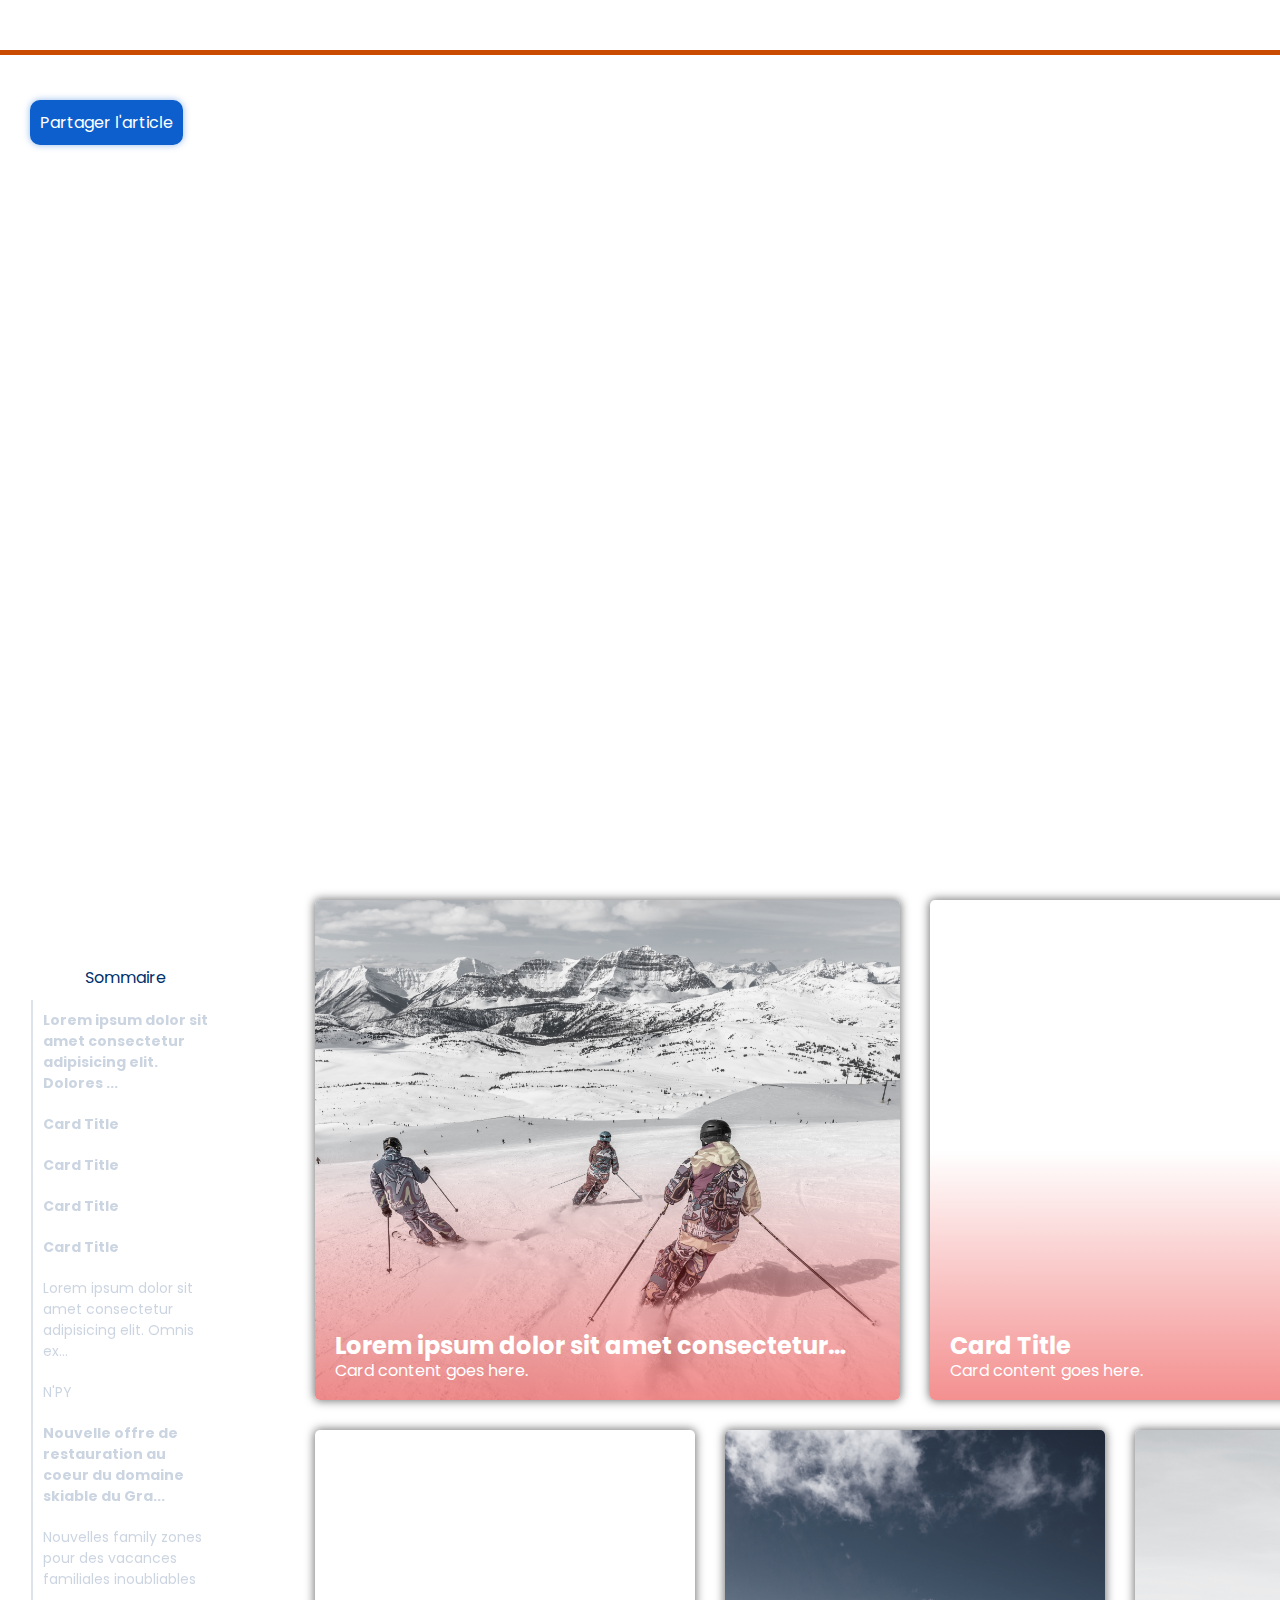
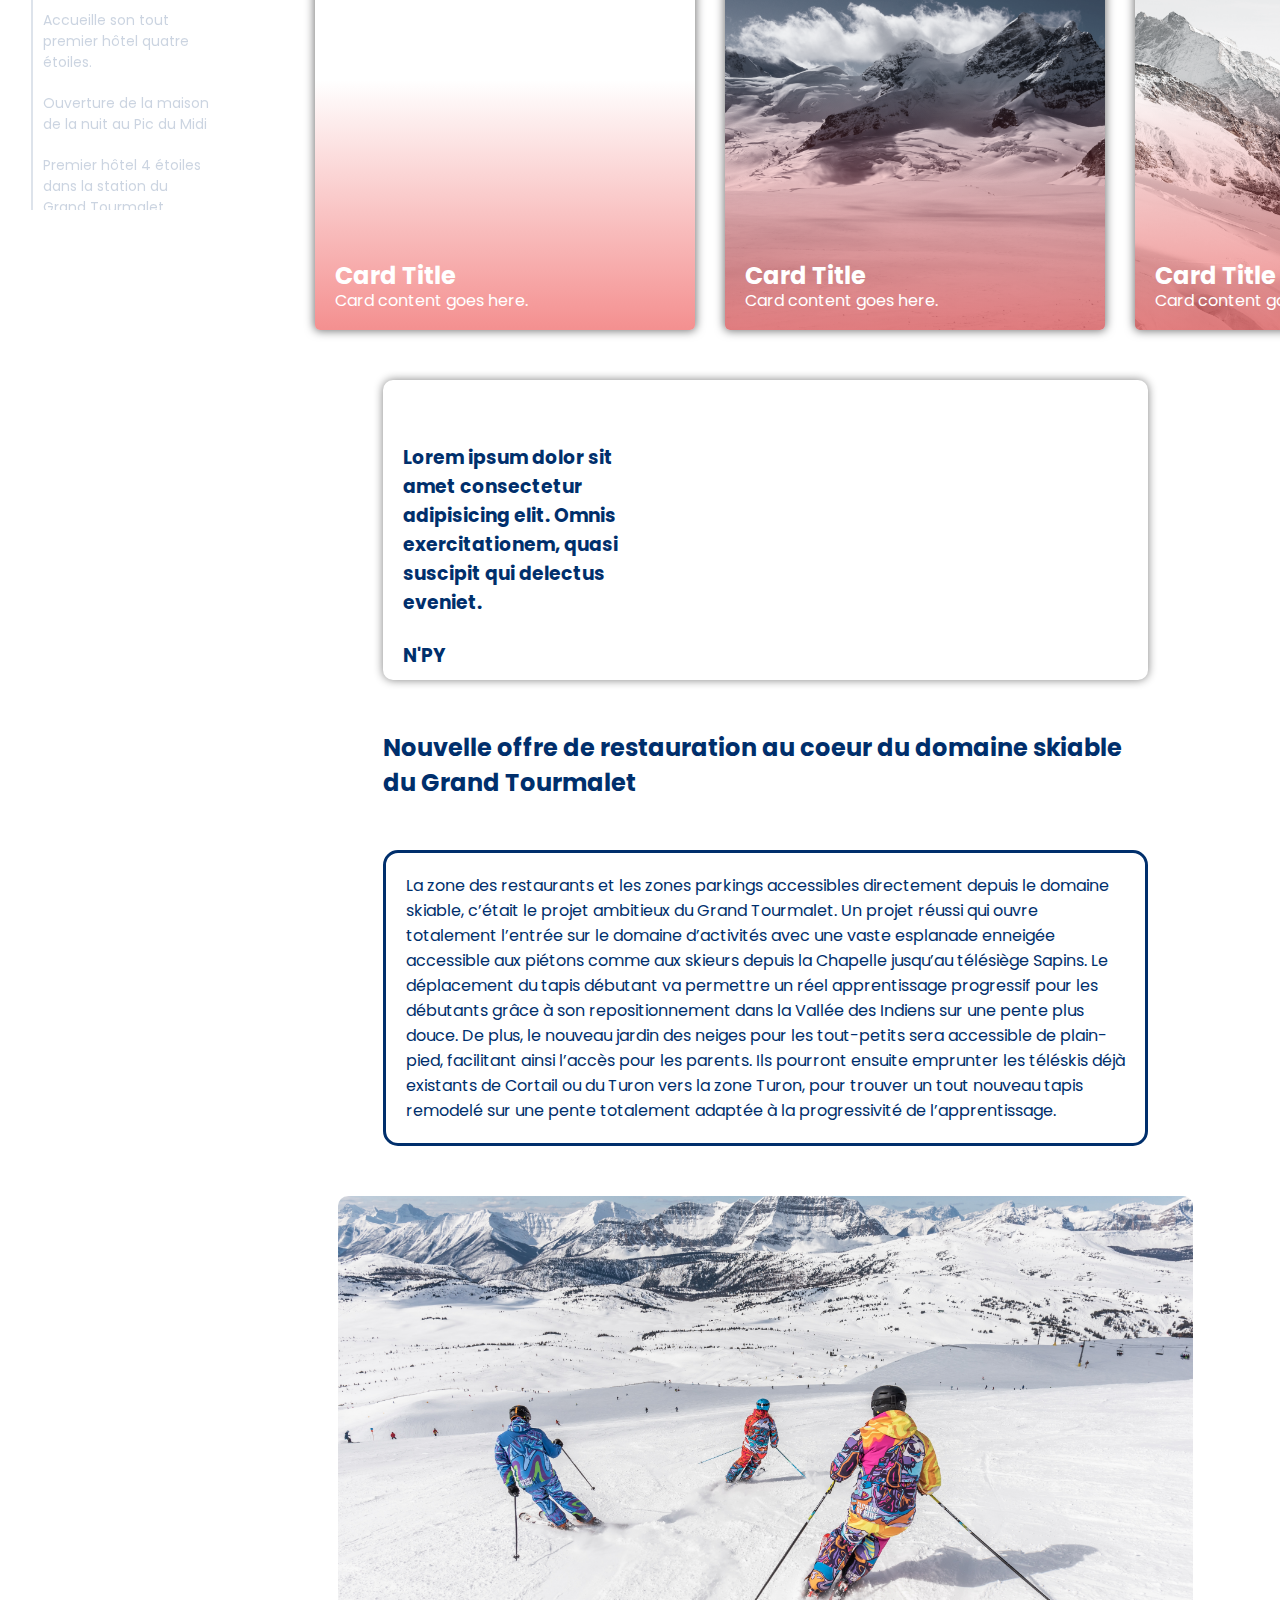
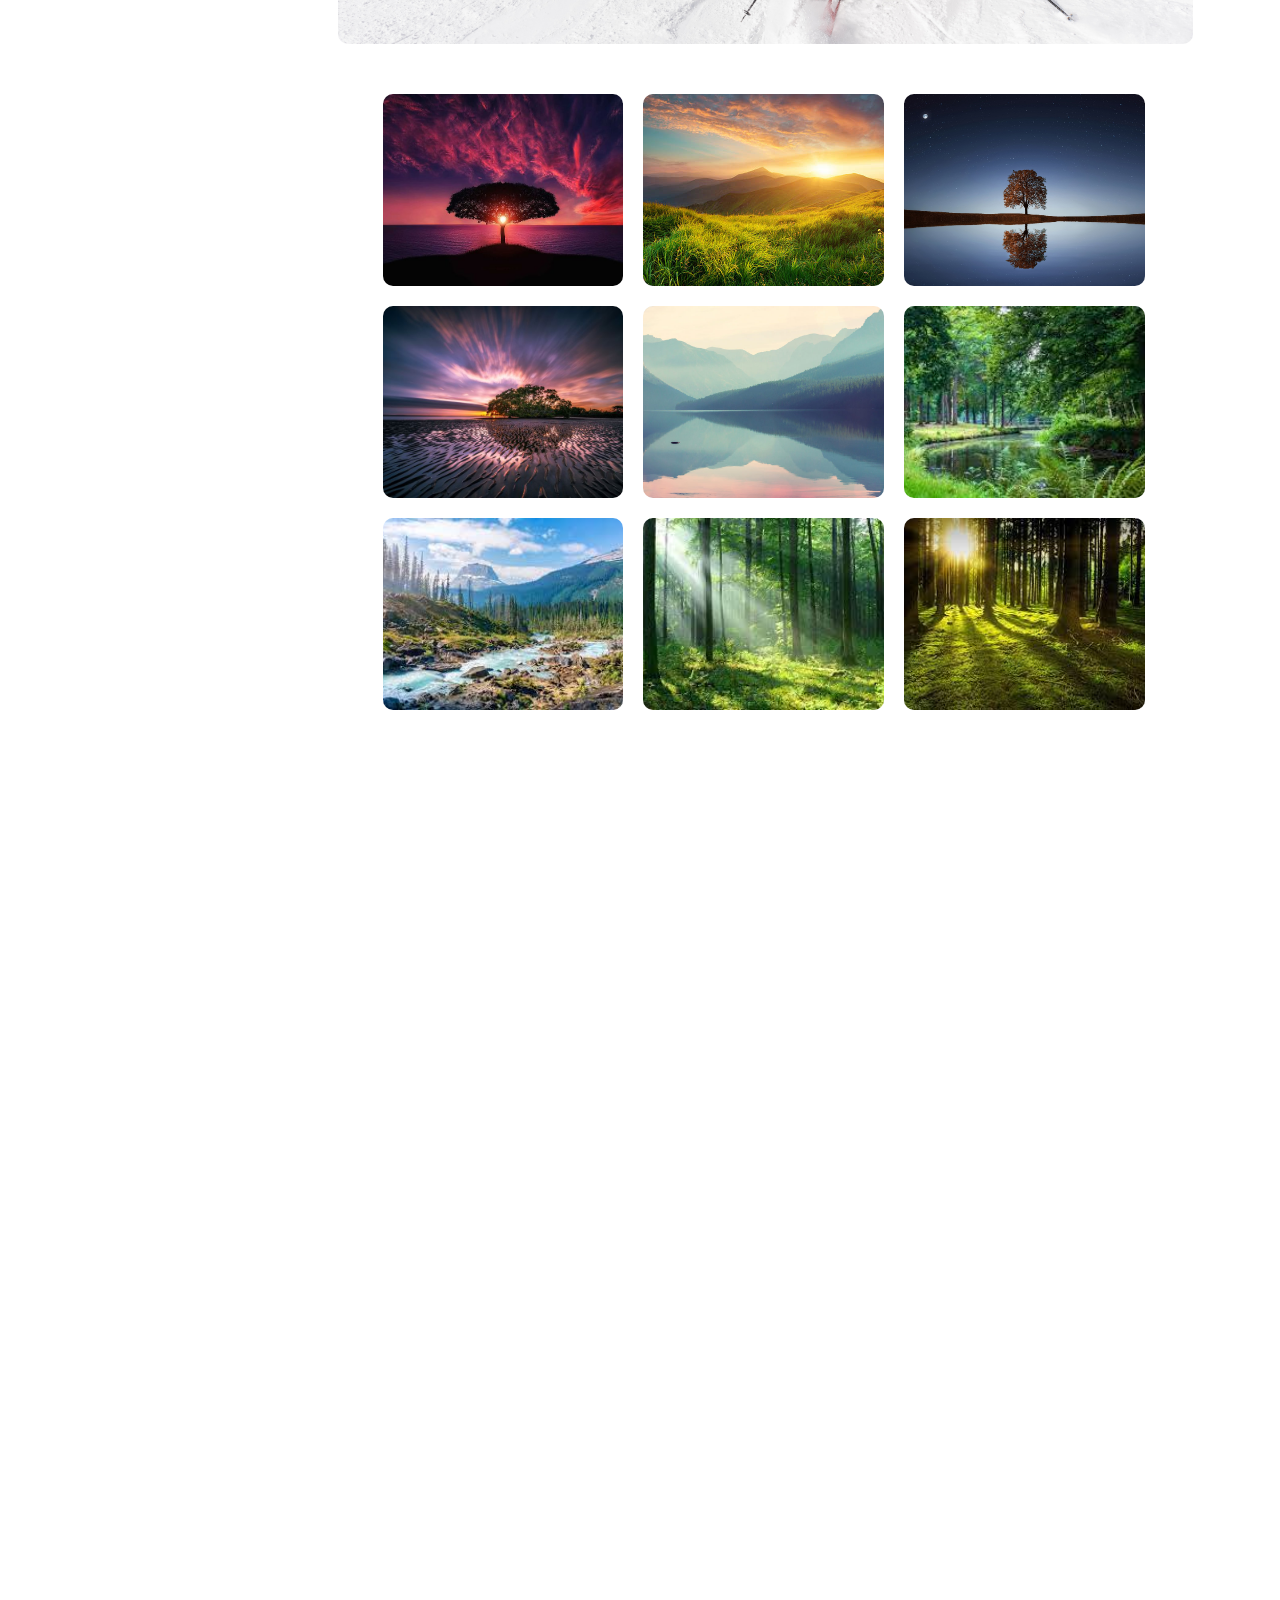
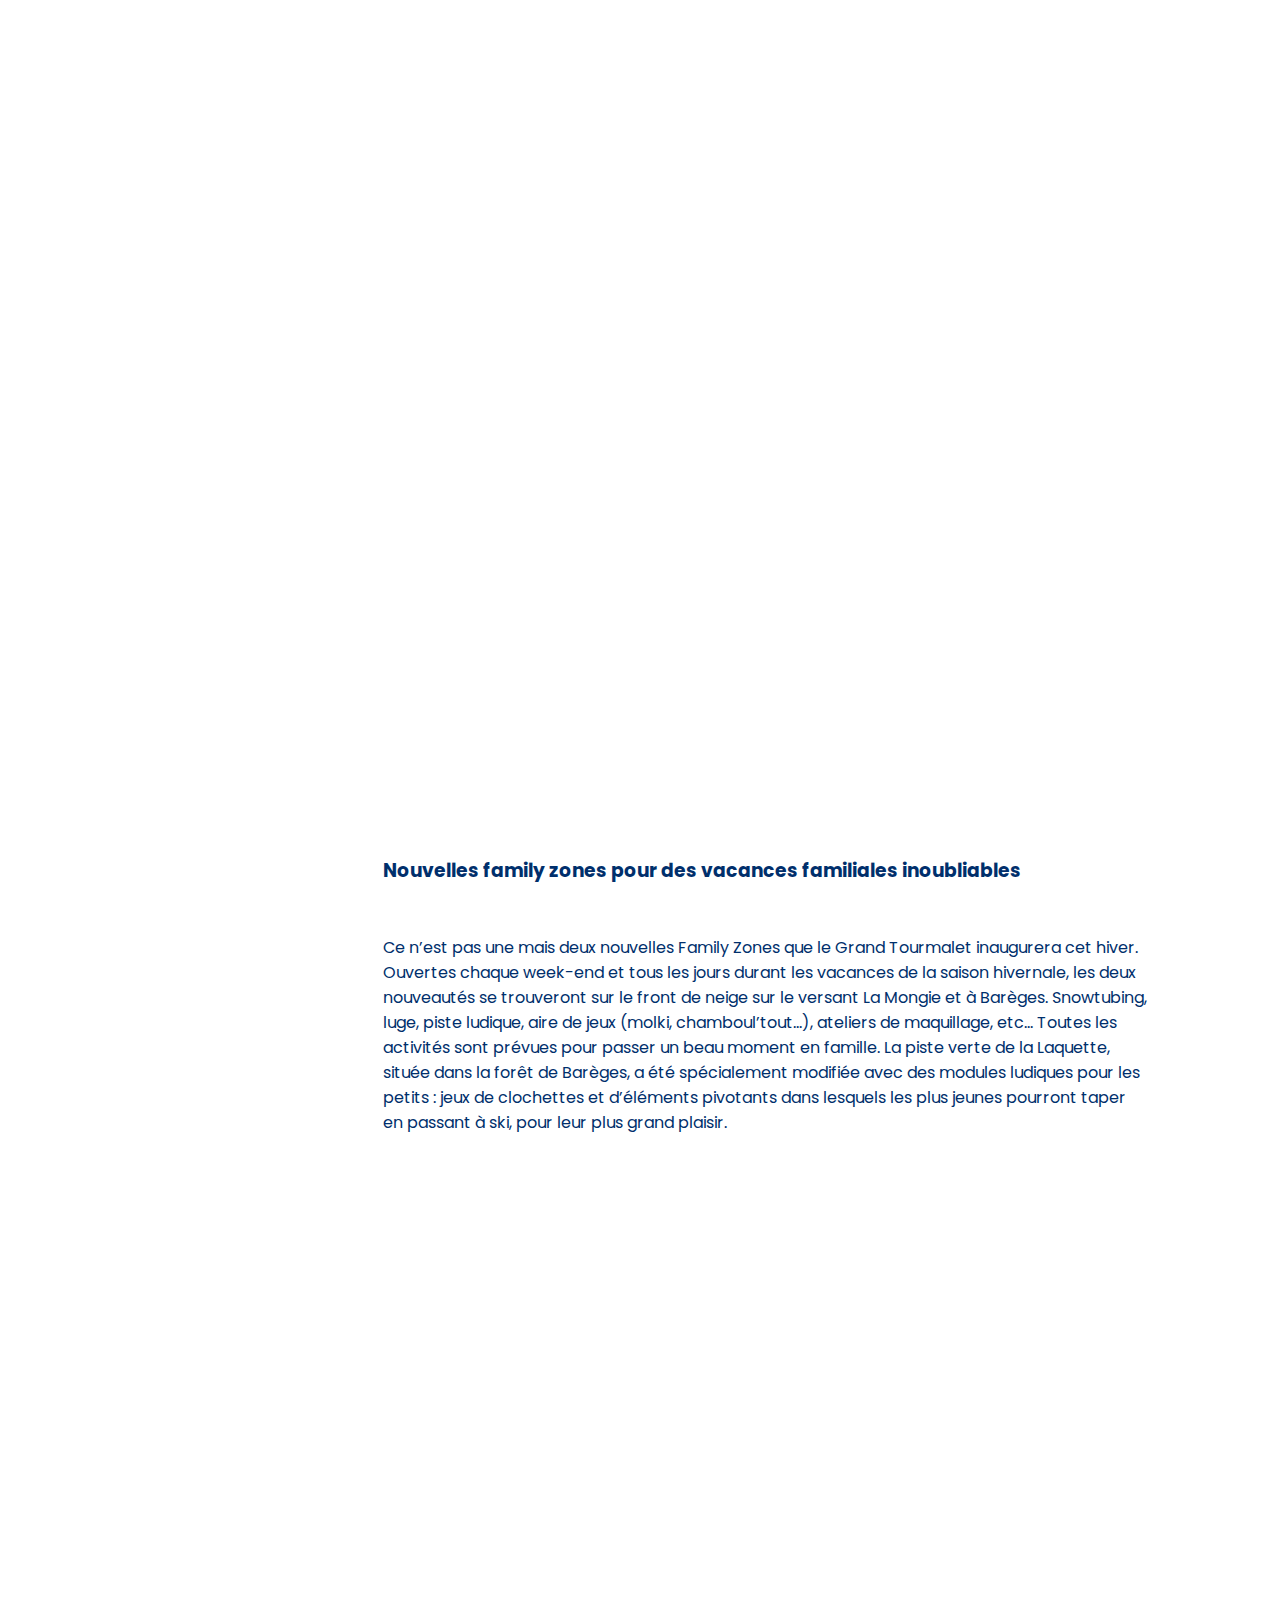
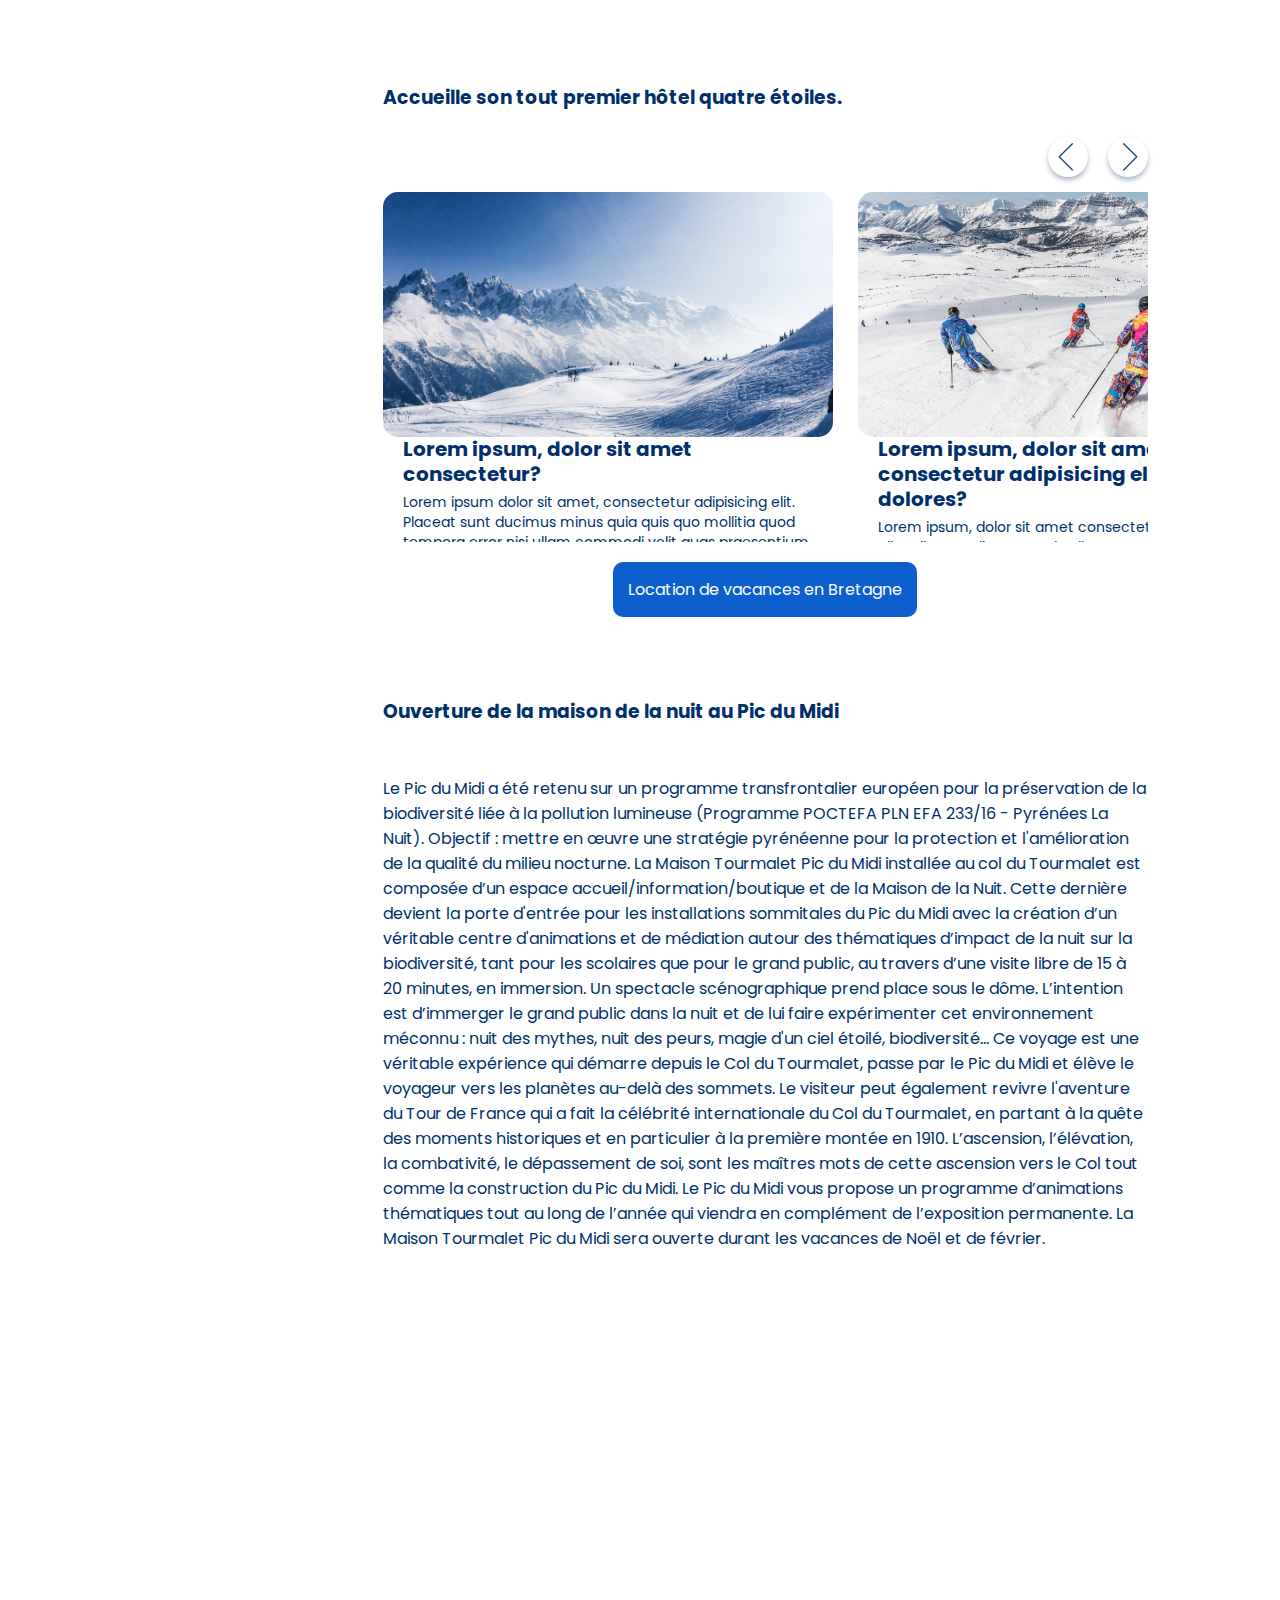
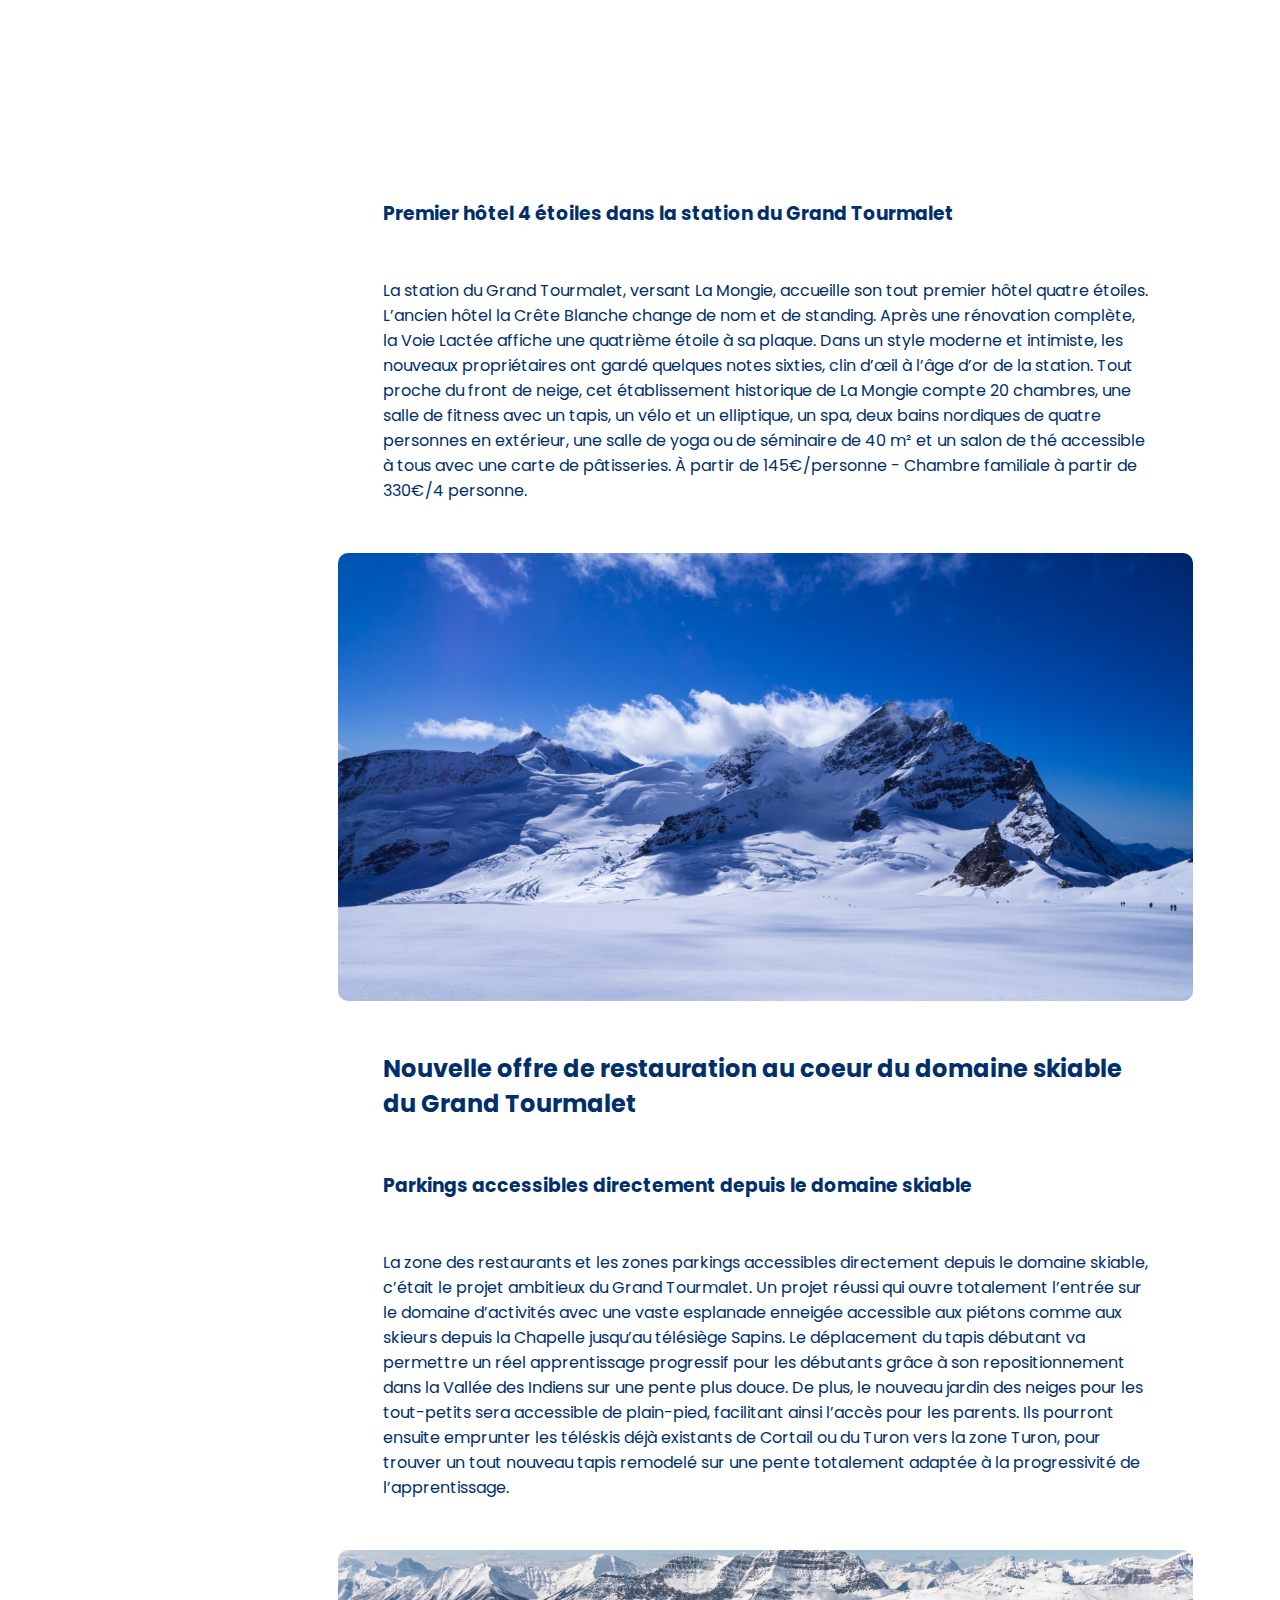
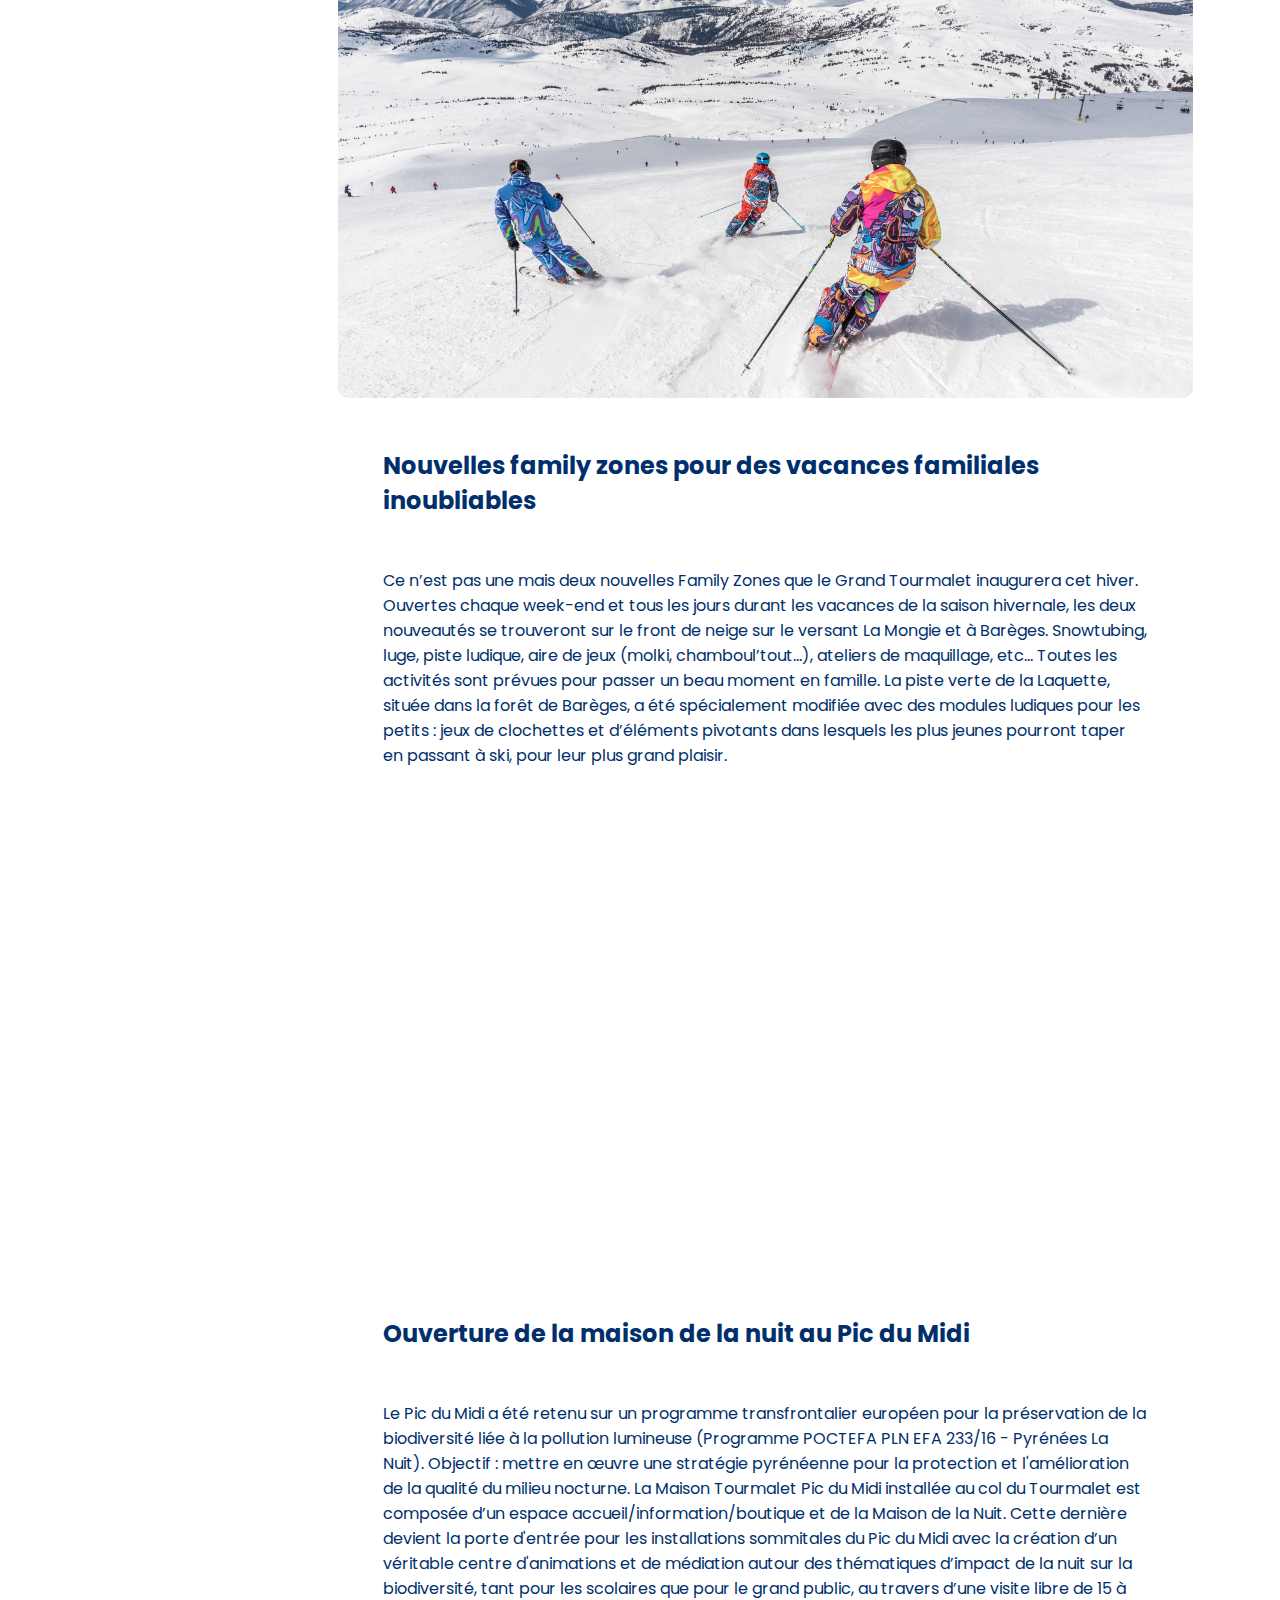
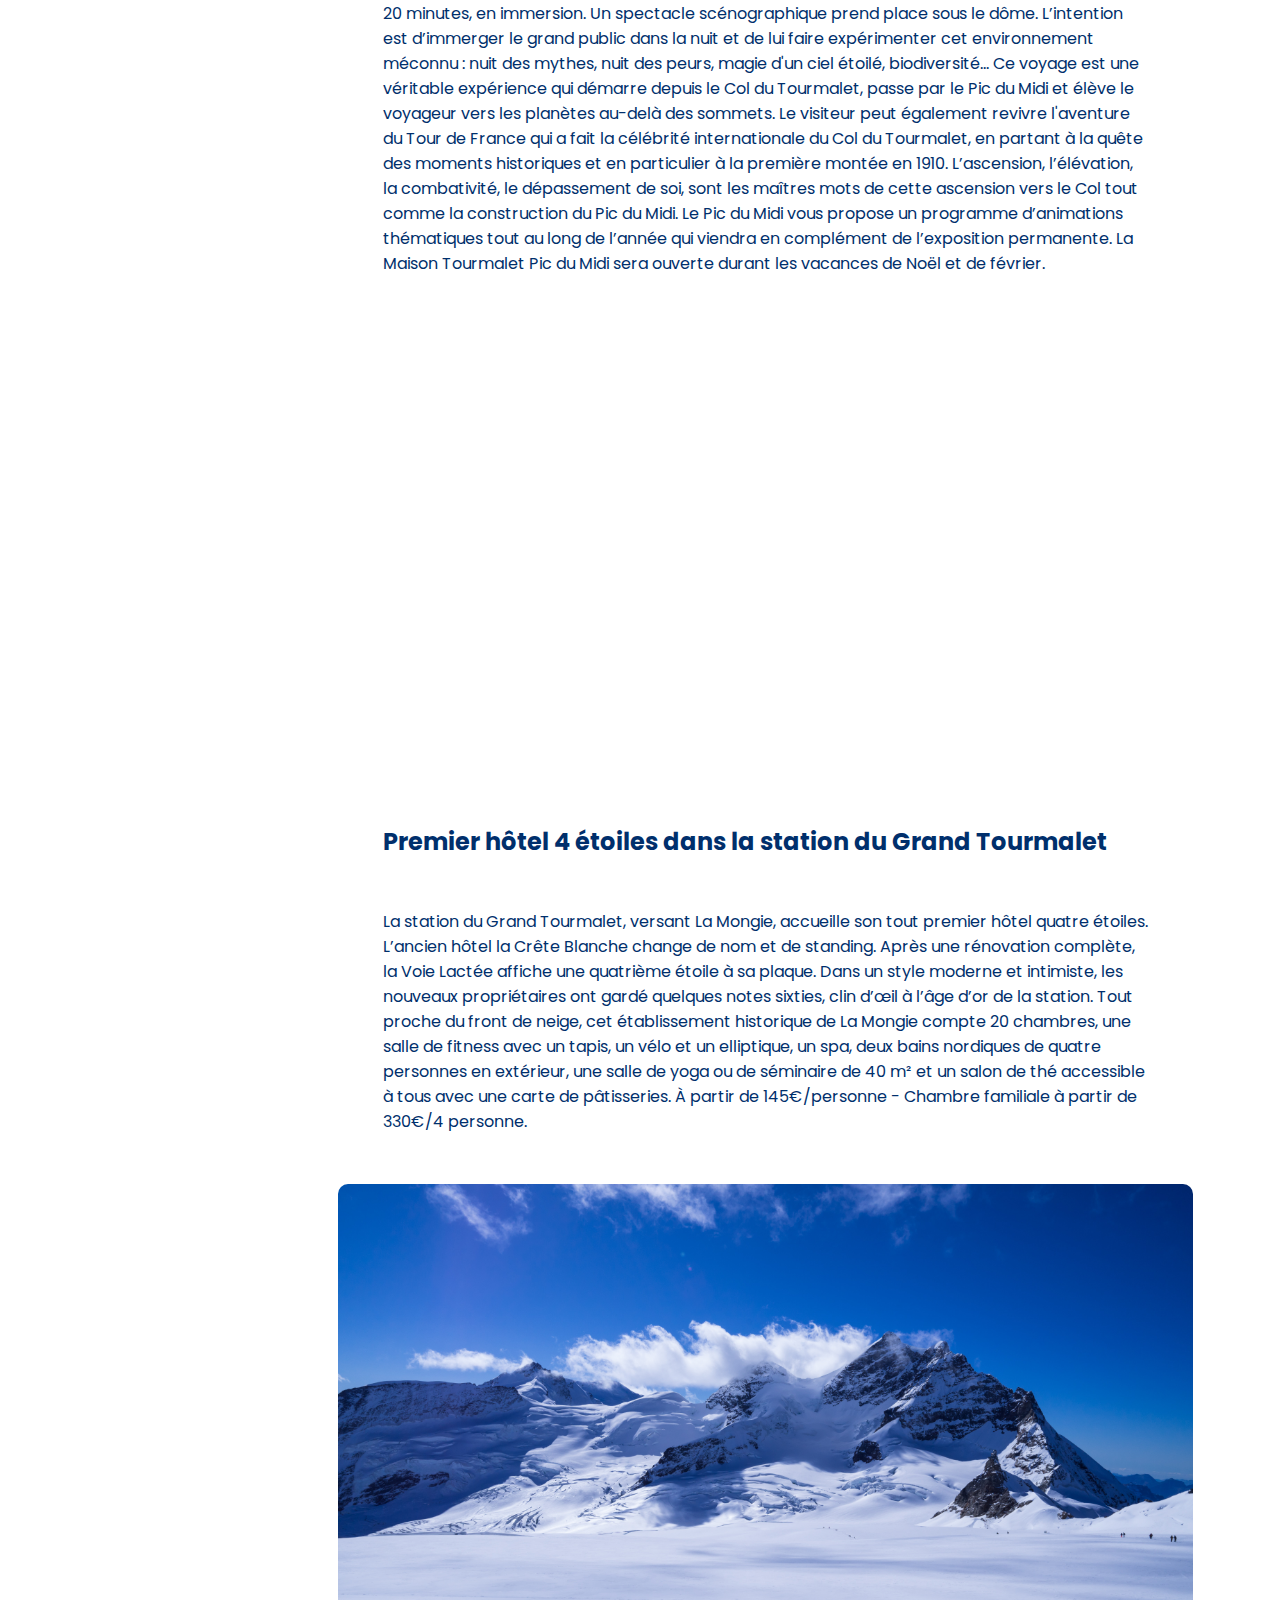
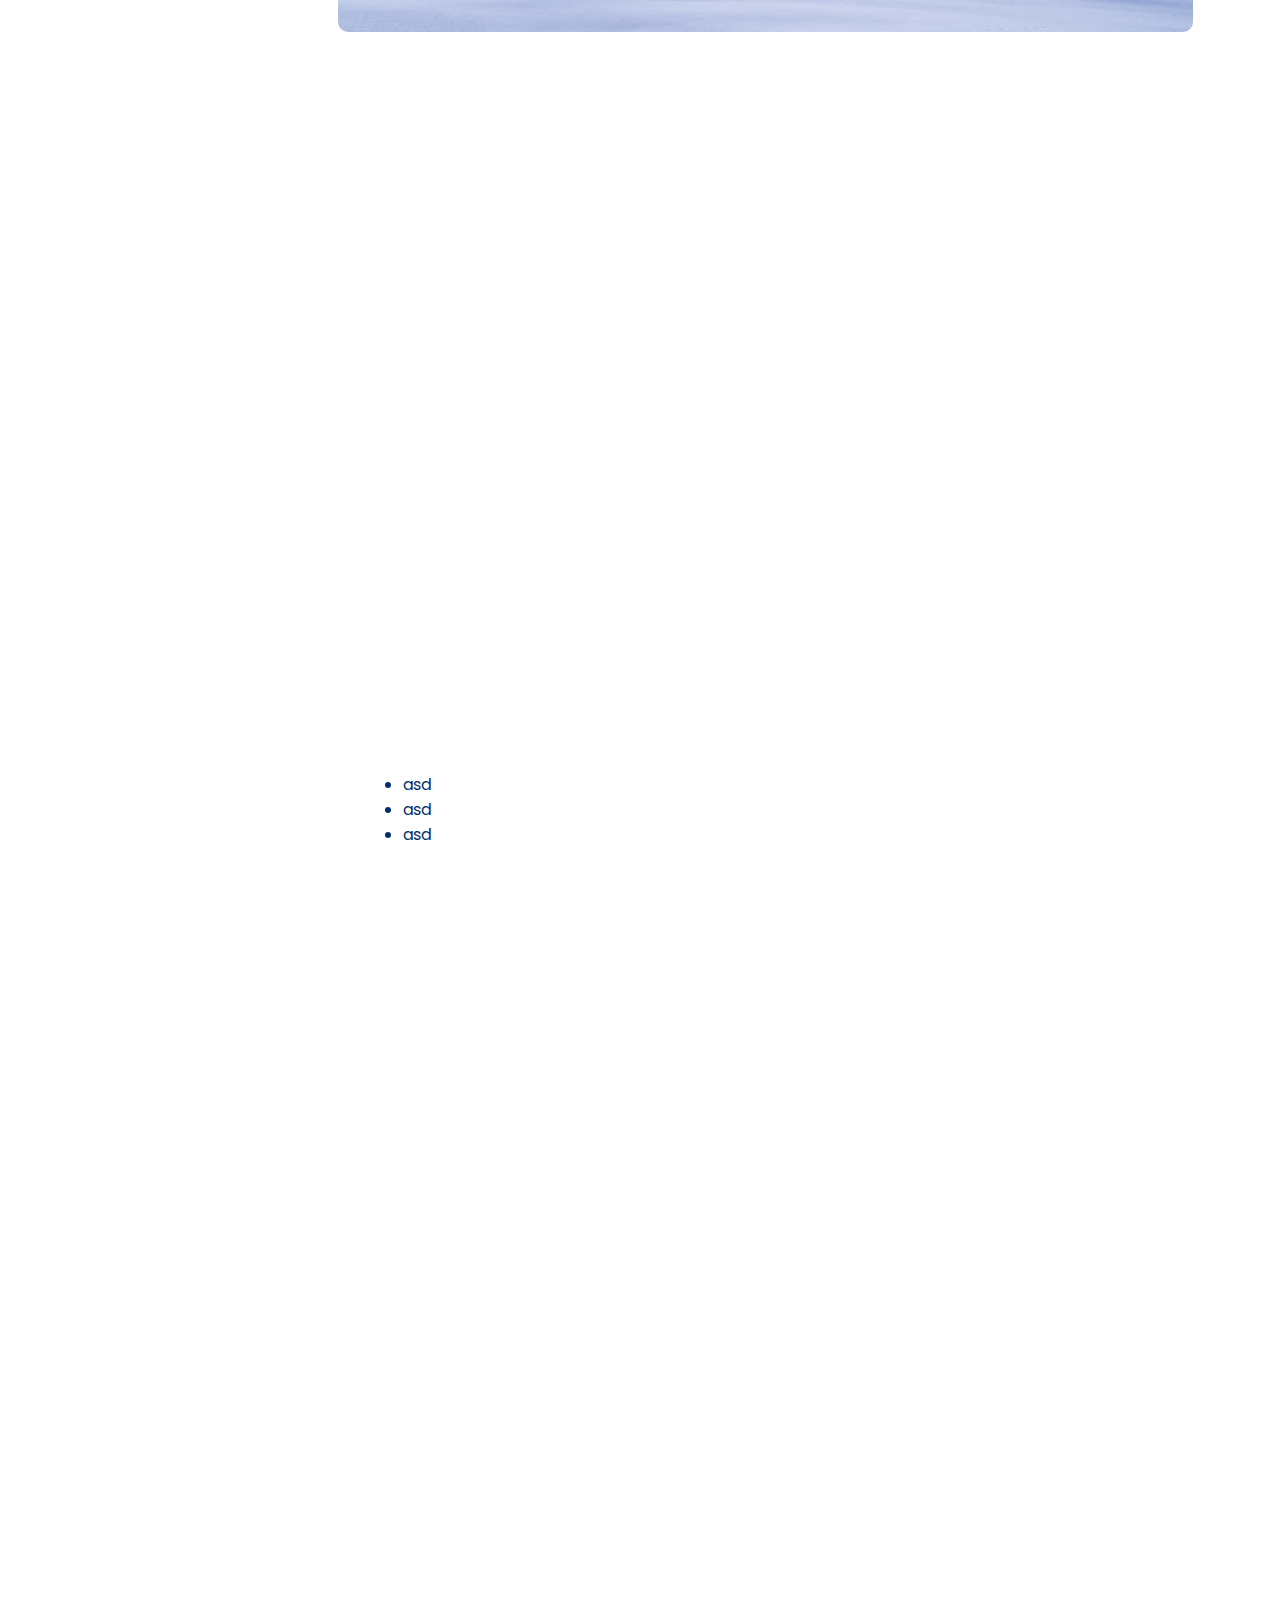
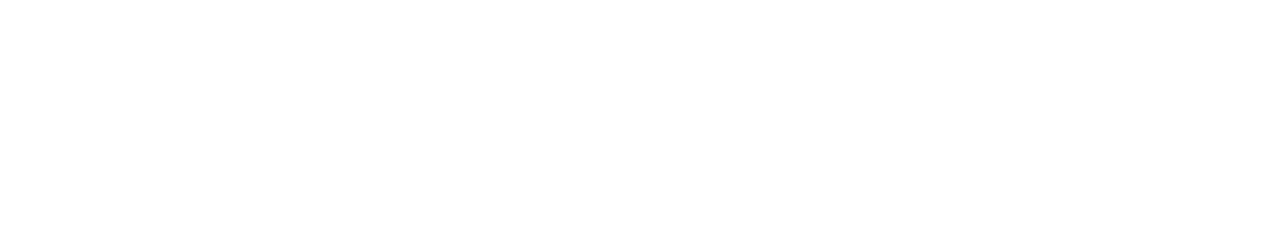
==== index.html @ 86a48f37 "maj12/05" ====
<!DOCTYPE html>
<html lang="en">
<head>
    <meta charset="UTF-8">
    <meta http-equiv="X-UA-Compatible" content="IE=edge">
    <meta name="viewport" content="width=device-width, initial-scale=1.0">
    <script type="module" src="https://unpkg.com/ionicons@7.1.0/dist/ionicons/ionicons.esm.js"></script>
    <script nomodule src="https://unpkg.com/ionicons@7.1.0/dist/ionicons/ionicons.js"></script>
    <link rel="stylesheet" href="https://cdnjs.cloudflare.com/ajax/libs/font-awesome/6.4.0/css/all.min.css">
    <link rel="stylesheet" href="style.css">
    <title>Document</title>
</head>
<body>
    <div class="test">
        <button class="partager">Partager l'article</button>
    </div>
    <div class="scrollbar-cont">
        <div id="scrollbar"></div>
    </div>

    <section id="npy-blog">
        <aside>
            <ul id="anchor">
                <li>Sommaire</li>
            </ul>
        </aside>
        <main>
            <div class="container">
                <div class="item item-1">
                    <img src="res/1.jpg" alt="">
                    <div class="card-gradient"></div>
                    <div class="card-content">
                        <h2>Lorem ipsum dolor sit amet consectetur adipisicing elit. Dolores beatae soluta ipsa recusandae, facere obcaecati?</h2>
                        <p>Card content goes here.</p>
                    </div>
                </div>
                <div class="item item-2">
                    <img src="res/2.jpg" alt="">
                    <div class="card-gradient"></div>
                    <div class="card-content">
                        <h2>Card Title</h2>
                        <p>Card content goes here.</p>
                    </div>
                </div>
                <div class="item item-3">
                    <img src="res/3.jpg" alt="">
                    <div class="card-gradient"></div>
                    <div class="card-content">
                        <h2>Card Title</h2>
                        <p>Card content goes here.</p>
                    </div>
                </div>
                <div class="item item-4">
                    <img src="res/4.jpg" alt="">
                    <div class="card-gradient"></div>
                    <div class="card-content">
                        <h2>Card Title</h2>
                        <p>Card content goes here.</p>
                    </div>
                </div>
                <div class="item item-5">
                    <img src="res/5.jpg" alt="">
                    <div class="card-gradient"></div>
                    <div class="card-content">
                        <h2>Card Title</h2>
                        <p>Card content goes here.</p>
                    </div>
                </div>
              </div>
            <div id="npy-pub">
                    <div class="first-page">
                        <div class="desc">
                            <h3>Lorem ipsum dolor sit amet consectetur adipisicing elit. Omnis exercitationem, quasi suscipit qui delectus eveniet.</h3>
                        </div>
                        <div class="img">
                            <img src="res/2.jpg" alt="">
                        </div>
                    </div>
                    <div class="second-page">
                        <div class="img">
                            <img src="res/1.jpg" alt="">
                        </div>
                    </div>
                    <h3>N'PY</h3>
            </div>
            <h2 id="ajsdfa">Nouvelle offre de restauration au coeur du domaine skiable du Grand Tourmalet</h2>
            <p class="framed">La zone des restaurants et les zones parkings accessibles directement depuis le domaine skiable, c’était le projet ambitieux du Grand Tourmalet. Un projet réussi qui ouvre totalement l’entrée sur le domaine d’activités avec une vaste esplanade enneigée accessible aux piétons comme aux skieurs depuis la Chapelle jusqu’au télésiège Sapins. Le déplacement du tapis débutant va permettre un réel apprentissage progressif pour les débutants grâce à son repositionnement dans la Vallée des Indiens sur une pente plus douce. De plus, le nouveau jardin des neiges pour les tout-petits sera accessible de plain-pied, facilitant ainsi l’accès pour les parents. Ils pourront ensuite emprunter les téléskis déjà existants de Cortail ou du Turon vers la zone Turon, pour trouver un tout nouveau tapis remodelé sur une pente totalement adaptée à la progressivité de l’apprentissage.</p>
            <div class="article-img">
                <img src="/res/1.jpg" alt="">
            </div>
            <div id="gallery-container">
                <div>
                    <img src="res/tree-736885__480.jpg" alt="">
                </div>
                <div >
                    <img src="res/test1.jpg" alt="">
                </div>
                <div>
                    <img src="res/test2.jpg" alt="">
                </div>
                <div>
                    <img src="res/test3.jpg" alt="">
                </div>
                <div >
                    <img src="res/test4.jpg" alt="">
                </div>
                <div>
                    <img src="res/test5.jfif" alt="">
                </div>
                <div >
                    <img src="res/test6.jfif" alt="">
                </div>
                <div>
                    <img src="res/test7.jfif" alt="">
                </div>
                <div>
                    <img src="res/test8.jfif" alt="">
                </div>
                <div>
                    <img src="https://picsum.photos/700/601" alt="">
                </div>
                <div>
                    <img src="https://picsum.photos/700/602" alt="">
                </div>
                <div>
                    <img src="https://picsum.photos/700/603" alt="">
                </div>
                <div>
                    <img src="https://picsum.photos/700/604" alt="">
                </div>
                <div>
                    <img src="https://picsum.photos/700/605" alt="">
                </div>
                <div>
                    <img src="https://picsum.photos/700/606" alt="">
                </div>
                <div>
                    <img src="https://picsum.photos/700/607" alt="">
                </div>
                <div>
                    <img src="https://picsum.photos/700/608" alt="">
                </div>
                <div>
                    <img src="https://picsum.photos/700/609" alt="">
                </div>
                <div>
                    <img src="https://picsum.photos/700/610" alt="">
                </div>
                <div>
                    <img src="https://picsum.photos/700/611" alt="">
                </div>
                <div>
                    <img src="https://picsum.photos/700/612" alt="">
                </div>
                <div>
                    <img src="https://picsum.photos/700/613" alt="">
                </div>
                <div>
                    <img src="https://picsum.photos/700/614" alt="">
                </div>
                <div>
                    <img src="https://picsum.photos/700/814" alt="">
                </div>
                <div>
                    <img src="https://picsum.photos/700/815" alt="">
                </div>
                <div>
                    <img src="https://picsum.photos/700/816" alt="">
                </div>
                <div>
                    <img src="https://picsum.photos/700/817" alt="">
                </div>
                <div>
                    <img src="https://picsum.photos/700/819" alt="">
                </div>
                <div>
                    <img src="https://picsum.photos/700/820" alt="">
                </div>
                <div>
                    <img src="https://picsum.photos/700/821" alt="">
                </div>
                <div>
                    <img src="https://picsum.photos/700/822" alt="">
                </div>
            </div>           
            <h3 id="cjsdfc">Nouvelles family zones pour des vacances familiales inoubliables</h3>
            <p>Ce n’est pas une mais deux nouvelles Family Zones que le Grand Tourmalet inaugurera cet hiver. Ouvertes chaque week-end et tous les jours durant les vacances de la saison hivernale, les deux nouveautés se trouveront sur le front de neige sur le versant La Mongie et à Barèges. Snowtubing, luge, piste ludique, aire de jeux (molki, chamboul’tout…), ateliers de maquillage, etc… Toutes les activités sont prévues pour passer un beau moment en famille. La piste verte de la Laquette, située dans la forêt de Barèges, a été spécialement modifiée avec des modules ludiques pour les petits : jeux de clochettes et d’éléments pivotants dans lesquels les plus jeunes pourront taper en passant à ski, pour leur plus grand plaisir.</p>
            <div class="article-img">
                <img src="/res/2.jpg" alt="">
            </div>
            <h3 id="asdlkhadc">Accueille son tout premier hôtel quatre étoiles.</h3>
            <div id="publicite-container">
                <div class="carousel">
                    <!-- first -->
                    <a href="https://google.com" class="card">
                        <div class="card-img">
                            <img src="res/6.jpg" alt="">
                        </div>
                        <div class="card-desc">
                            <h4>Lorem ipsum, dolor sit amet consectetur?</h4>
                            <p>Lorem ipsum dolor sit amet, consectetur adipisicing elit. Placeat sunt ducimus minus quia quis quo mollitia quod tempora error nisi ullam commodi velit quas praesentium ipsum obcaecati suscipit, quasi quos culpa, veritatis saepe aut sequi voluptatem nam. Cumque quia neque tenetur aperiam odio consequuntur similique porro, minima illo. Modi, vel.</p>
                        </div>
                    </a>
                    <!-- second -->
                    <div class="card">
                        <div class="card-img">
                        <img src="res/1.jpg" alt="">
                        </div>
                        <div class="card-desc">
                        <h4>Lorem ipsum, dolor sit amet consectetur adipisicing elit. Ad, dolores?</h4>
                        <p>Lorem ipsum, dolor sit amet consectetur adipisicing elit.Odio expedita necessitatibus quo. Eaque.</p>
                        </div>
                    </div>
                    <!-- third -->
                    <div class="card">
                        <div class="card-img">
                        <img src="res/2.jpg" alt="">
                        </div>
                        <div class="card-desc">
                        <h4>Lorem ipsum, dolor sit amet consectetur adipisicing elit. Ad, dolores?</h4>
                        <p>Lorem ipsum dolor sit amet.</p>
                        </div>
                    </div>
                    <!-- fourth -->
                    <div class="card">
                        <div class="card-img">
                        <img src="res/3.jpg" alt="">
                        </div>
                        <div class="card-desc">
                        <h4>Lorem ipsum, dolor sit amet consectetur adipisicing elit. Ad, dolores?</h4>
                        <p>Lorem ipsum dolor sit amet.</p>
                        </div>
                    </div>
                </div>
                <button class="btn-publicite"><a href="">Location de vacances en Bretagne</a></button>
                <div class="controls">
                    <i class="fa-thin fa fa-chevron-left awsmArrow left"></i>
                    <i class="fa-thin fa fa-chevron-right awsmArrow right"></i>
                </div>
              </div>
            <h3 id="zxchadasddd">Ouverture de la maison de la nuit au Pic du Midi</h3>
            <p>Le Pic du Midi a été retenu sur un programme transfrontalier européen pour la préservation de la biodiversité liée à la pollution lumineuse (Programme POCTEFA PLN EFA 233/16 - Pyrénées La Nuit). Objectif : mettre en œuvre une stratégie pyrénéenne pour la protection et l'amélioration de la qualité du milieu nocturne. La Maison Tourmalet Pic du Midi installée au col du Tourmalet est composée d’un espace accueil/information/boutique et de la Maison de la Nuit. Cette dernière devient la porte d'entrée pour les installations sommitales du Pic du Midi avec la création d’un véritable centre d'animations et de médiation autour des thématiques d’impact de la nuit sur la biodiversité, tant pour les scolaires que pour le grand public, au travers d’une visite libre de 15 à 20 minutes, en immersion. Un spectacle scénographique prend place sous le dôme. L’intention est d’immerger le grand public dans la nuit et de lui faire expérimenter cet environnement méconnu : nuit des mythes, nuit des peurs, magie d'un ciel étoilé, biodiversité… Ce voyage est une véritable expérience qui démarre depuis le Col du Tourmalet, passe par le Pic du Midi et élève le voyageur vers les planètes au-delà des sommets. Le visiteur peut également revivre l'aventure du Tour de France qui a fait la célébrité internationale du Col du Tourmalet, en partant à la quête des moments historiques et en particulier à la première montée en 1910. L’ascension, l’élévation, la combativité, le dépassement de soi, sont les maîtres mots de cette ascension vers le Col tout comme la construction du Pic du Midi. Le Pic du Midi vous propose un programme d’animations thématiques tout au long de l’année qui viendra en complément de l’exposition permanente. La Maison Tourmalet Pic du Midi sera ouverte durant les vacances de Noël et de février.</p>
            <div class="article-img">
                <img src="/res/3.jpg" alt="">
            </div>
            <h3 id="ffasdjasd">Premier hôtel 4 étoiles dans la station du Grand Tourmalet</h3>
            <p>La station du Grand Tourmalet, versant La Mongie, accueille son tout premier hôtel quatre étoiles. L’ancien hôtel la Crête Blanche change de nom et de standing. Après une rénovation complète, la Voie Lactée affiche une quatrième étoile à sa plaque. Dans un style moderne et intimiste, les nouveaux propriétaires ont gardé quelques notes sixties, clin d’œil à l’âge d’or de la station. Tout proche du front de neige, cet établissement historique de La Mongie compte 20 chambres, une salle de fitness avec un tapis, un vélo et un elliptique, un spa, deux bains nordiques de quatre personnes en extérieur, une salle de yoga ou de séminaire de 40 m² et un salon de thé accessible à tous avec une carte de pâtisseries. À partir de 145€/personne - Chambre familiale à partir de 330€/4 personne.</p>
            <div class="article-img">
                <img src="/res/4.jpg" alt="">
            </div>
            <h2 id="ajjsfada">Nouvelle offre de restauration au coeur du domaine skiable du Grand Tourmalet</h2>
            <h3 id="asjgadc">Parkings accessibles directement depuis le domaine skiable</h3>
            <p>La zone des restaurants et les zones parkings accessibles directement depuis le domaine skiable, c’était le projet ambitieux du Grand Tourmalet. Un projet réussi qui ouvre totalement l’entrée sur le domaine d’activités avec une vaste esplanade enneigée accessible aux piétons comme aux skieurs depuis la Chapelle jusqu’au télésiège Sapins. Le déplacement du tapis débutant va permettre un réel apprentissage progressif pour les débutants grâce à son repositionnement dans la Vallée des Indiens sur une pente plus douce. De plus, le nouveau jardin des neiges pour les tout-petits sera accessible de plain-pied, facilitant ainsi l’accès pour les parents. Ils pourront ensuite emprunter les téléskis déjà existants de Cortail ou du Turon vers la zone Turon, pour trouver un tout nouveau tapis remodelé sur une pente totalement adaptée à la progressivité de l’apprentissage.</p>
            <div class="article-img">
                <img src="/res/1.jpg" alt="">
            </div>
            <h2 id="ccjsdfkas">Nouvelles family zones pour des vacances familiales inoubliables</h2>
            <p>Ce n’est pas une mais deux nouvelles Family Zones que le Grand Tourmalet inaugurera cet hiver. Ouvertes chaque week-end et tous les jours durant les vacances de la saison hivernale, les deux nouveautés se trouveront sur le front de neige sur le versant La Mongie et à Barèges. Snowtubing, luge, piste ludique, aire de jeux (molki, chamboul’tout…), ateliers de maquillage, etc… Toutes les activités sont prévues pour passer un beau moment en famille. La piste verte de la Laquette, située dans la forêt de Barèges, a été spécialement modifiée avec des modules ludiques pour les petits : jeux de clochettes et d’éléments pivotants dans lesquels les plus jeunes pourront taper en passant à ski, pour leur plus grand plaisir.</p>
            <div class="article-img">
                <img src="/res/2.jpg" alt="">
            </div>
            <h2 id="djasjsdfdd">Ouverture de la maison de la nuit au Pic du Midi</h2>
            <p>Le Pic du Midi a été retenu sur un programme transfrontalier européen pour la préservation de la biodiversité liée à la pollution lumineuse (Programme POCTEFA PLN EFA 233/16 - Pyrénées La Nuit). Objectif : mettre en œuvre une stratégie pyrénéenne pour la protection et l'amélioration de la qualité du milieu nocturne. La Maison Tourmalet Pic du Midi installée au col du Tourmalet est composée d’un espace accueil/information/boutique et de la Maison de la Nuit. Cette dernière devient la porte d'entrée pour les installations sommitales du Pic du Midi avec la création d’un véritable centre d'animations et de médiation autour des thématiques d’impact de la nuit sur la biodiversité, tant pour les scolaires que pour le grand public, au travers d’une visite libre de 15 à 20 minutes, en immersion. Un spectacle scénographique prend place sous le dôme. L’intention est d’immerger le grand public dans la nuit et de lui faire expérimenter cet environnement méconnu : nuit des mythes, nuit des peurs, magie d'un ciel étoilé, biodiversité… Ce voyage est une véritable expérience qui démarre depuis le Col du Tourmalet, passe par le Pic du Midi et élève le voyageur vers les planètes au-delà des sommets. Le visiteur peut également revivre l'aventure du Tour de France qui a fait la célébrité internationale du Col du Tourmalet, en partant à la quête des moments historiques et en particulier à la première montée en 1910. L’ascension, l’élévation, la combativité, le dépassement de soi, sont les maîtres mots de cette ascension vers le Col tout comme la construction du Pic du Midi. Le Pic du Midi vous propose un programme d’animations thématiques tout au long de l’année qui viendra en complément de l’exposition permanente. La Maison Tourmalet Pic du Midi sera ouverte durant les vacances de Noël et de février.</p>
            <div class="article-img">
                <img src="/res/3.jpg" alt="">
            </div>
            <h2 id="ffjxva">Premier hôtel 4 étoiles dans la station du Grand Tourmalet</h2>
            <p>La station du Grand Tourmalet, versant La Mongie, accueille son tout premier hôtel quatre étoiles. L’ancien hôtel la Crête Blanche change de nom et de standing. Après une rénovation complète, la Voie Lactée affiche une quatrième étoile à sa plaque. Dans un style moderne et intimiste, les nouveaux propriétaires ont gardé quelques notes sixties, clin d’œil à l’âge d’or de la station. Tout proche du front de neige, cet établissement historique de La Mongie compte 20 chambres, une salle de fitness avec un tapis, un vélo et un elliptique, un spa, deux bains nordiques de quatre personnes en extérieur, une salle de yoga ou de séminaire de 40 m² et un salon de thé accessible à tous avec une carte de pâtisseries. À partir de 145€/personne - Chambre familiale à partir de 330€/4 personne.</p>
            <div class="article-img">
                <img src="/res/4.jpg" alt="">
            </div>
            <div id="video-container">
                <!-- <iframe width="1280" height="720" src="https://www.youtube.com/embed/_gn2AoYLBKI" title="Week-end ski en mars 2023 : les Pyrénées c&#39;est chouette !" frameborder="0" allow="accelerometer; autoplay; clipboard-write; encrypted-media; gyroscope; picture-in-picture; web-share" allowfullscreen></iframe> -->
            </div>
            <ul>
                <li>asd</li>
                <li>asd</li>
                <li>asd</li>
            </ul>
        </main>


<!-- gallery modal -->
        <div id="img-modal">
            <div class="main-img">
                <img src="" alt="">
                <span class="btnLeft">
                    <ion-icon name="chevron-back-circle-outline"></ion-icon>
                </span>
                <span class="btnRight">
                    <ion-icon name="chevron-forward-circle-outline"></ion-icon>
                </span>
            </div>
            <div class="other-images">
                <div class="modal-img-cont"></div>
            </div>
            <span class="close-modal">
                <ion-icon name="close-outline"></ion-icon>
            </span>
        </div>




<!-- popup -->
        <div id="popup-container">
            <div class="popup-content">
                
            </div>
            <button class="close-popup">
                <ion-icon name="close-outline"></ion-icon>
            </button>
        </div>

    </section>
    <div class="test"></div>
    
    <div id="share-article">
        <div class="head">
            <p>Partager l'article</p>
            <ion-icon name="close-outline" class="closeShare"></ion-icon>
        </div>
        <div class="body">
            <div class="icons">
                <ul>
                    <li><i class="fa-brands fa-facebook-f awsm"></i></li>
                    <li><a href=""><i class="fa-brands fa-facebook-messenger awsm"></i></a></li>
                    <li><i class="fa-brands fa-linkedin-in awsm"></i></li>
                    <li><i class="fa-brands fa-twitter awsm"></i></li>
                    <li><i class="fa-brands fa-whatsapp awsm"></i></li>
                    <li><i class="fa-solid fa fa-envelope awsm"></i></li>
                </ul> 
            </div>
            <div class="copy">
                <input type="text" disabled="disabled">
                <button class="btn-copy">Copier</button>
            </div>
        </div>
    </div>

    <script src="https://cdnjs.cloudflare.com/ajax/libs/gsap/3.11.5/gsap.min.js"></script>
    <script src="https://cdnjs.cloudflare.com/ajax/libs/gsap/3.6.1/ScrollTrigger.min.js"></script>
    <script src="https://cdnjs.cloudflare.com/ajax/libs/gsap/3.11.5/ScrollToPlugin.min.js"></script>
    <script src="js.js"></script>
</body>
</html>
---- style.css ----
@import url('https://fonts.googleapis.com/css2?family=Poppins:wght@400;700;900&display=swap');
* {
    margin: 0;
    padding: 0;
    box-sizing: border-box;
    font-family: 'Poppins';
    /* scroll-behavior: smooth; */
}
#npy-blog h1,h2,h3,h4,h5,h6,p,a,li {
    color: #002f6c;
}
h1 {
    font-size: 40px;
}
a {
    text-decoration: none;
}

body.disabled {
    overflow: hidden;
}

#npy-blog {
    display: flex;
    height: fit-content;
    padding-bottom: 100px;
}
#npy-blog aside {
    min-width: 340px;
    width: 340px;
    position: relative;
}
#npy-blog main {
    display: flex;
    flex-direction: column;
    gap: 50px;
    width: 1100px;
    scroll-snap-type: y;
    margin: auto;
}
#npy-blog aside ul {
    list-style: none;
    height: fit-content;
    display: flex;
    flex-direction: column;
    padding-inline: 20px;
    overflow-y: auto;
    max-height: 95vh;
    margin-top: 55px;
}
#npy-blog aside ul.active {
    position: fixed;
    margin-top: 0;
    top: 55px;
    left: 0;
    bottom: 0;
    width: 340px;
}
#npy-blog aside ul::-webkit-scrollbar-thumb{
    width: 5px;
    border-radius: 5px;
    background-color: transparent;
    opacity: 0;
}
#npy-blog aside ul::-webkit-scrollbar {
    background-color: transparent;
    width: 5px;
}
#npy-blog aside ul:hover::-webkit-scrollbar-thumb{
    background-color: #002f6c;
}
#npy-blog aside ul:hover::-webkit-scrollbar {
    background-color: rgba(0, 0, 0, .1);
}
#npy-blog aside ul:hover::-webkit-scrollbar-thumb,
#npy-blog aside ul:hover::-webkit-scrollbar {
    display: block;
}
#npy-blog aside ul.fix-bottom {
    position: absolute;
    top: auto;
    bottom: 0;
}
#npy-blog aside ul li{
    position: relative;
    border-left: 2px solid #002f6ca8;
    opacity: .2;
    padding: 10px;
    font-size: 14px;
    width: 90%;
    align-self: center;
    color: #002f6c;
}

#npy-blog aside ul li.active {
    opacity: 1;
    scroll-snap-align: start;
}

#npy-blog aside ul li:first-child{
    border-left: 0;
    text-align: center;
    font-size: 16px;
    opacity: 1;
}
#npy-blog aside a {
    text-decoration: none;
}


/* 
main container
main container
main container
main container
main container
main container
main container
main container
main container
*/


#npy-blog main > * {
    width: 85%;
    margin-inline: auto;
}
#npy-blog main .article-img {
    display: flex;
    align-items: center;
    justify-content: center;
    overflow: hidden;
    width: 95%;
    height: 550px;
    border-radius: 10px;
}
#npy-blog main .article-img img {
    min-width: 100%;
    min-height: 100%;
    object-fit: cover;
}
#npy-blog main ul li {
    margin-left: 20px;
}

/* 
gallery 
gallery
gallery
gallery
gallery
gallery
gallery
*/

#gallery-container {
    display: flex;
    gap: 20px;
    flex-wrap: wrap;
}

#gallery-container div {
    width: calc(100% / 3 - 14px);
    height: 200px;
    border-radius: 10px;
    display: flex;
    align-items: center;
    justify-content: center;
    position: relative;
    overflow: hidden;
    cursor: pointer;
    transition: 300ms linear;
}

#gallery-container div img {
    min-width: 100%;
    min-height: 100%;
    object-fit: cover;
    transition: 200ms linear;
}
#gallery-container div:hover img {
    scale: 1.05;
}




/* 
page scroll progress bar
page scroll progress bar
page scroll progress bar
page scroll progress bar
page scroll progress bar
page scroll progress bar
page scroll progress bar
 */
.scrollbar-cont {
    position: fixed;
    top: 0;
    height: 50px;
    width: 100%;
    background-color: white;
    z-index: 50;
}
#scrollbar {
    position: absolute;
    top: 100%;
    height: 5px;
    width: 100%;
    background-color: #ca4b02;
}






/* 
div publicite 
div publicite 
div publicite 
div publicite 
div publicite 
div publicite 
div publicite 
*/
#npy-blog main #publicite-container {
    position: relative;
    /* width: 70%; */
    margin: 30px auto;
    display: flex;
    flex-direction: column;
    gap: 20px;
}
#npy-blog main #publicite-container .controls {
    position: absolute;
    right: 0;
    top: 0;
    height: 50px;
    transform: translateY(-110%);
    display: flex;
    gap: 20px;
}
#npy-blog main #publicite-container .btn-publicite{
    all: unset;
    cursor: pointer;
    background-color: #0c5fcc;
    padding: 15px;
    border-radius: 10px;
    align-self: center;
}
#npy-blog main #publicite-container .btn-publicite a{
    color: white;
}
#npy-blog main #publicite-container .controls .awsmArrow {
    display: flex;
    align-items: center;
    justify-content: center;
    -webkit-text-stroke: 3px white;
    color: #002f6c;
    font-size: 35px;
    width: 40px;
    height: 40px;
    border-radius: 50%;
    box-shadow: 0px 3px 5px #475f7e71;
    cursor: pointer;
}
#npy-blog main #publicite-container .controls .awsmArrow:hover {
    box-shadow: 0px 4px 7px #30405371;
}

#npy-blog main .carousel {
    height: 350px;
    display: flex;
    overflow-x: hidden;
    gap: 25px;
    position: relative;
    scroll-snap-type: x mandatory;
}

#npy-blog main .carousel .card{
    display: flex;
    flex-direction: column;
    min-width: 450px;
    width: 450px;
    height: 350px;
    scroll-snap-align: start;
}
#npy-blog main .carousel .card .card-img{
    display: flex;
    justify-content: center;
    align-items: center;
    flex-basis: 70%;
    height: 100%;
    width: 100%;
    background-color: aliceblue;
    border-radius: 15px;
    overflow: hidden;
}

#npy-blog main .carousel .card .card-img img{
    min-width: 100%;
    min-height: 100%;
    object-fit: cover;
}
#npy-blog main .carousel .card .card-desc{
    display: flex;
    flex-direction: column;
    justify-content: flex-start;
    gap: 5px;
    flex: 1;
    width: 100%;
    padding-inline: 20px;
    overflow: hidden;
}
#npy-blog main .carousel .card .card-desc p{
    font-size: 14px;
    line-height: 20px;
}
#npy-blog main .carousel .card .card-desc h4{
    font-size: 20px;
    line-height: 25px;
}

/* video container */
#npy-blog main #video-container {
    /* width: 60%; */
    height: 720px;
    overflow: hidden;
}
#npy-blog main #video-container iframe{
    width: 100%;
    height: 100%;
}


/* framed text  */
#npy-blog main .framed {
    border: 3px solid #002f6c;
    border-radius: 15px;
    padding: 20px;
}


/* 
gallery modal
gallery modal
gallery modal
gallery modal
gallery modal
gallery modal
gallery modal
gallery modal
gallery modal
 */

 #img-modal {
    display: flex;
    flex-direction: column;
    align-items: center;
    justify-content: space-between;
    width: 100%;
    height: 100%;
    background-color: #161616d8;
    backdrop-filter: blur(25px);
    position: fixed;
    top: 0;
    left: 0;
    bottom: 0;
    right: 0;
    z-index: 50;
    display: none;
    user-select: none;
}
#img-modal.active {
    display: flex;
}
#img-modal .main-img {
    display: flex;
    align-items: center;
    justify-content: center;
    flex: 1;
    width: 85%;
    overflow: hidden;
    margin-top: 25px;
    /* margin-top: 20px; */
}
#img-modal .main-img img{
    max-width: 100%;
    max-height: 100%;
    object-fit: cover;
}
#img-modal .other-images {
    width: 100%;
    height: 110px;
    position: relative;
    display: flex;
    align-items: center;
    justify-content: center;
}
#img-modal .other-images .modal-img-cont {
    display: flex;
    align-items: center;
    gap: 10px;
    height: fit-content;
    border-radius: 5px;
    overflow: hidden;
    padding-inline: 10px;
    max-width: 90%;
}
#img-modal .other-images .modal-img-cont div {
    display: flex;
    align-items: center;
    min-width: 70px;
    min-height: 70px;
    max-width: 70px;
    max-height: 70px;
    width: 70px;
    height: 70px;
    overflow: hidden;
    position: relative;
    border-radius: 5px;
}
#img-modal .other-images .modal-img-cont div.active{
    /* box-shadow: 0px 0px 10px 1px rgb(143, 143, 143); */
    border: 2px solid white;
    /* filter: grayscale(1) */
}
#img-modal .other-images .modal-img-cont div img{
    min-width: 100%;
    min-height: 100%;
    object-fit: cover;
}
#img-modal .main-img span{
    position: absolute;
    top: 50%;
    transform: translateY(-50%);
    display: flex;
    align-items: center;
    cursor: pointer;
}

#img-modal  .btnLeft{
    left: 20px;
}
#img-modal  .btnRight{
    right: 20px;
}

#img-modal ion-icon {
    font-size: 56px;
    --ionicon-stroke-width: 7px;
    color: white;
    border-radius: 50%;
}

#img-modal .close-modal {
    position: absolute;
    top: 10px;
    right: 10px;
    cursor: pointer;
}
#img-modal ion-icon:hover {
    /* background-color: #b6b6b6; */
    --ionicon-stroke-width: 20px;

}

/* 
popup container 
popup container 
popup container 
popup container
popup container 
popup container 
popup container 
popup container 
popup container 
*/
#npy-blog #popup-container {
    width: 100%;
    height: 100%;
    position: fixed;
    top: 0;
    right: 0;
    left: 0;
    bottom: 0;
    background-color: white;
    z-index: 1000;
    display: none;
}

#npy-blog #popup-container.active {
    display: block;
}
#npy-blog #popup-container .popup-content {
    width: 100%;
    height: 100%;
    background-color: rgb(145, 101, 101);
    margin-inline: auto;
}
#npy-blog #popup-container .close-popup {
    all: unset;
    position: absolute;
    top: 20px;
    right: 20px;
    font-size: 32px;
    cursor: pointer;
}

/* 
share article
share article
share article
share article
share article
share article
*/
#share-article {
    position: fixed;
    top: 50%;
    left: 50%;
    transform: translate(-50%, -50%);
    width: 500px;
    height: fit-content;
    background: #485563;  /* fallback for old browsers */
    background: -webkit-linear-gradient(to right, #29323c, #485563);  /* Chrome 10-25, Safari 5.1-6 */
    background: linear-gradient(to right, #29323c, #485563); /* W3C, IE 10+/ Edge, Firefox 16+, Chrome 26+, Opera 12+, Safari 7+ */
    border-radius: 10px;
    display: none;
}
#share-article.active {
    display: block;
}
#share-article *{
color: white;
}
#share-article .head{
    display: flex;
    justify-content: space-between;
    align-items: center;
    padding-inline: 20px;
    height: 50px;
    font-size: 20px;
}
#share-article .head .closeShare{
    font-size: 32px;
    cursor: pointer;
}

#share-article .body {
    display: flex;
    flex-direction: column;
    gap: 25px;
    padding: 20px;
}
#share-article .body .icons,
#share-article .body .copy{
    height: calc(50% - 25px);
    display: flex;
    align-items: center;
}
#share-article .body .icons ul{
    list-style: none;
    display: flex;
    gap: 15px;
    /* justify-content: space-between; */
    width: 100%;
    /* gap: 20px; */
}

#share-article .body .icons ul li {
    font-size: 35px;
}
#share-article .body .icons .awsm{
    color: white;
    padding: 5px;
    border-radius: 5px;
    width: 45px;
    height: 45px;
    text-align: center;
    cursor: pointer;
    transition: 200ms ease-out;
}
#share-article .body .icons .awsm:hover{
    box-shadow: 0px 0px rgba(0, 0, 0, .1);
    transform: translate(3px, 3px);
    filter: brightness(1.3);
}

#share-article .body .icons .fa-facebook-f {
    background-color: #4267B2;
    box-shadow: 5px 5px rgba(66, 103, 178, 0.5);
}
#share-article .body .icons .fa-facebook-messenger {
    background-color: #1877f2;
    box-shadow: 5px 5px rgba(24, 119, 242, 0.5);
}
#share-article .body .icons .fa-whatsapp {
    background-color: #25D366;
    box-shadow: 5px 5px rgba(37, 211, 102, 0.5);
}
#share-article .body .icons .fa-linkedin-in {
    background-color: #0077b5;
    box-shadow: 5px 5px rgba(0, 119, 181, 0.5);
}
#share-article .body .icons .fa-twitter {
    background-color: #1da1f2;
    box-shadow: 5px 5px rgba(29, 161, 242, 0.5);
}
#share-article .body .icons .fa-envelope {
    background-color: #c75000;
    box-shadow: 5px 5px rgba(199, 80, 0, 0.5);
}

#share-article .body .copy{
    width: 100%;
    display: flex;
}
#share-article .body .copy input{
    all: unset;
    border-top-left-radius: 5px;
    border-bottom-left-radius: 5px;
    flex: 1;
    height: 50px;
    padding: 0 5px;
    background-color: rgb(255, 255, 255);
    color: #002f6c;
    /* color: #002f6c; */

}
#share-article .body .copy button{
    all: unset;
    background-color: #0c5fcc;
    border-top-right-radius: 5px;
    border-bottom-right-radius: 5px;
    height: 50px;
    padding: 0 15px;
    cursor: pointer;
}
#share-article .body .copy button:hover {
    background-color: #156ee4;
}

@media only screen and (max-width: 1460px) { 
    #npy-blog aside {
        /* display: none; */
        width: 250px;
        min-width: 250px;
    }
    #npy-blog aside ul.active{
        width: 250px;
    }
    #npy-blog main {
        width: 900px;
    }
    #npy-blog main > * {
        width: 85%;
    }
    #npy-blog main #video-container {
        height: 50vw;
    }
    #npy-blog main .article-img {
        height: 35vw;
        width: 95%;
    }
    #npy-blog main #gallery-container div {
        width: calc(100% / 3 - 14px);
        height: 15vw;
    }
    #npy-blog main #gallery-container div ion-icon{
        font-size: 42px;
    }
    #img-modal .other-images .modal-img-cont div{
        width: 75px;
        min-width: 75px;
        height: 75px;
    }
}

@media only screen and (max-width: 1200px) { 
    #npy-blog main {
        width: 700px;
    }
    #npy-blog main > * {
        width: 100%;
    }
    #npy-blog main .article-img {
        width: 100%;
        height: 50vh;
    }
    #img-modal .main-img {
        padding-top: 0;
        margin-top: 0;
        width: 100%;
    }
}

@media only screen and (max-width: 992px) { 
    #npy-blog aside {
        display: none;
    }
    #npy-blog main {
        width: 100%;
    }
    #npy-blog main > *,
    #npy-blog main .article-img {
        width: 85%;
    }
}
@media only screen and (max-width: 768px) { 
    #npy-blog aside {
        display: none;
    }
    #npy-blog main > * {
        width: 85%;
    }
    #npy-blog main .article-img {
        height: 50vw;
        width: 85%;
    }
    #npy-blog main #gallery-container div {
        width: calc(100% / 2 - 10px);
        height: 35vw;
    }
    #npy-blog main #gallery-container div ion-icon{
        font-size: 42px;
    }
    #npy-blog main .carousel {
        overflow-x: scroll;
    }
    #npy-blog main .carousel .card{
        display: flex;
        flex-direction: column;
        min-width: 300px;
        width: 300px;
        height: 100%;
        scroll-snap-align: start;
        text-decoration: none;
    }
    #npy-blog main .carousel .card .card-desc {
        padding-inline: 5px;
    }
    #img-modal .other-images {
        margin-bottom: 15px;
    }
    #img-modal .main-img span{
        display: none;
    }
    #share-article {
        width: 90%;
        /* min-width: 360px; */
        flex-wrap: wrap;
    }
    #share-article .body ul{
        flex-wrap: wrap;
        gap: 10px;
    }
    #share-article .body .copy input{
        min-width: 100px;
    }
    #img-modal .main-img img{
        width: 100%;
    }
    #img-modal .other-images .modal-img-cont {
        overflow-x: scroll;
        padding-bottom: 10px;
    }
}

.test {
    margin-top: 100px;
    height: 800px;
}





/* 
768
992
1200
1440 
*/


.partager {
    all: unset;
    background-color: #0c5fcc;
    color: white;
    padding: 10px;
    border-radius: 10px;
    box-shadow: 0px 0px 7px #025bce6b;
    cursor: pointer;
    margin-left: 30px;
}
.partager:hover {
    box-shadow: 0px 0px 10px 3px #004db38a;
}


#share-test {
    position: fixed;
    right: 20px;
    top: 50%;
    transform: translateY(-50%);
}

#share-test ul {
    list-style: none;
    background-color: white;
    border-radius: 20px;
    box-shadow: 0px 0px 10px 2px rgba(128, 128, 128, 0.274);
    padding: 10px;
    font-size: 25px;

}
#share-test ul li{
    text-align: center;
    cursor: pointer;
    filter: grayscale(1);
}
#share-test ul li:hover{
    filter: grayscale(0);
}















#npy-pub {
    height: 300px;
    border-radius: 10px;
    display: flex;
    overflow: hidden;
    position: relative;
    box-shadow: 0px 0px 10px grey;
}

#npy-pub > div {
    height: 100%;
    overflow: hidden;
    width: 100%;
}

#npy-pub .first-page {
    display: flex;
}
#npy-pub .first-page .desc{
    width: 40%;
}
#npy-pub .first-page > .img{
    flex: 1;
}
#npy-pub .first-page .desc {
    padding: 20px;
    display: flex;
    align-items: center;
    justify-content: center;
    box-shadow: 0px 0px 200px 250px white;
    z-index: 5;
}
#npy-pub .first-page .img{
    display: flex;
    justify-content: center;
    align-items: center;
    overflow: hidden;
}
#npy-pub .img img{
    min-width: 100%;
    min-height: 100%;
    object-fit: cover;
}

#npy-pub .second-page {
    position: absolute;
    left: 0;
    top: 100%;
    z-index: 3;
    display: flex;
    justify-content: flex-end;
}
#npy-pub .second-page .img {
    width: 60%;
    display: flex;
    align-items: center;
    justify-content: center;
}
#npy-pub:hover .second-page {
    top: 0;
}
#npy-pub > h3 {
    position: absolute;
    left: 0;
    bottom: 0;
    padding: 10px 20px;
    border-radius: 10px;
}




#test-pub div:nth-child(3) h3 {
    overflow: hidden;
    text-overflow: ellipsis;
    display: -webkit-box;
    -webkit-box-orient: vertical;
    -webkit-line-clamp: 1;
    line-height: 1.2; /* adjust as needed */
  }
  
  


  .container {
    display: flex;
    flex-wrap: wrap;
    gap: 30px;
    width: 1200px !important;
  }
  
  .item {
    height: 500px;
    display: flex;
    align-items: center;
    justify-content: center;
    overflow: hidden;
    border-radius: 5px;
    position: relative;
    box-shadow: 0px 0px 10px 1px#767677;

  }
  .item img{
    min-width: 100%;
    min-height: 100%;
    object-fit: cover;
    filter: grayscale(.8);

  }
  
  .item-1, .item-2 {
    width: calc(50% - 15px);
  }
  
  .item-3, .item-4, .item-5 {
    width: calc(33.333% - 20px);
  }

  .container .item .card-content {
    position: absolute;
    bottom: 0;
    left: 0;
    right: 0;
    padding: 20px;
  }
  .container .item .card-content h2,
  .container .item .card-content p {
    color: white;
    overflow: hidden;
    text-overflow: ellipsis;
    display: -webkit-box;
    -webkit-box-orient: vertical;
    -webkit-line-clamp: 1;
    line-height: 1.2; /* adjust as needed */
  }
  .container .item .card-gradient {
    position: absolute;
    bottom: 0;
    left: 0;
    right: 0;
    height: 50%;
    background: linear-gradient(to top, rgba(235, 52, 52, 0.548), rgba(0,0,0,0));
  }
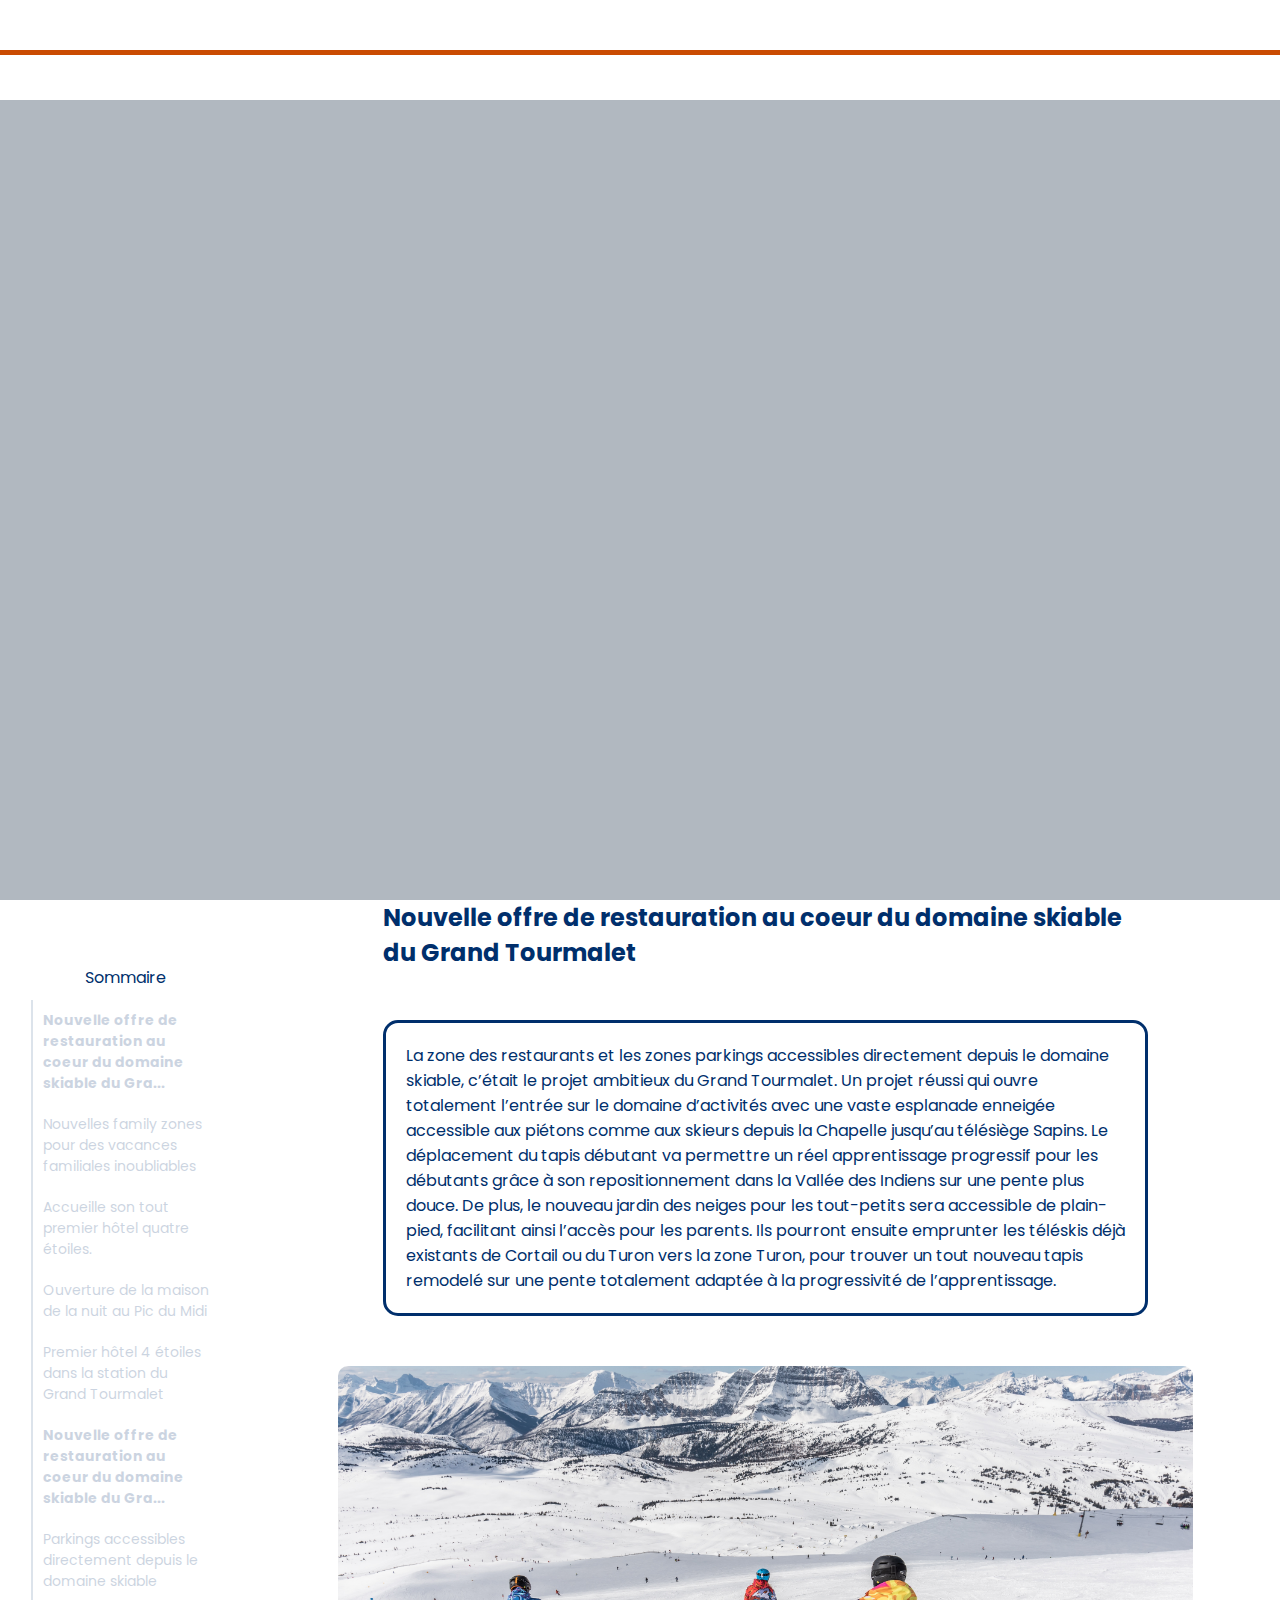
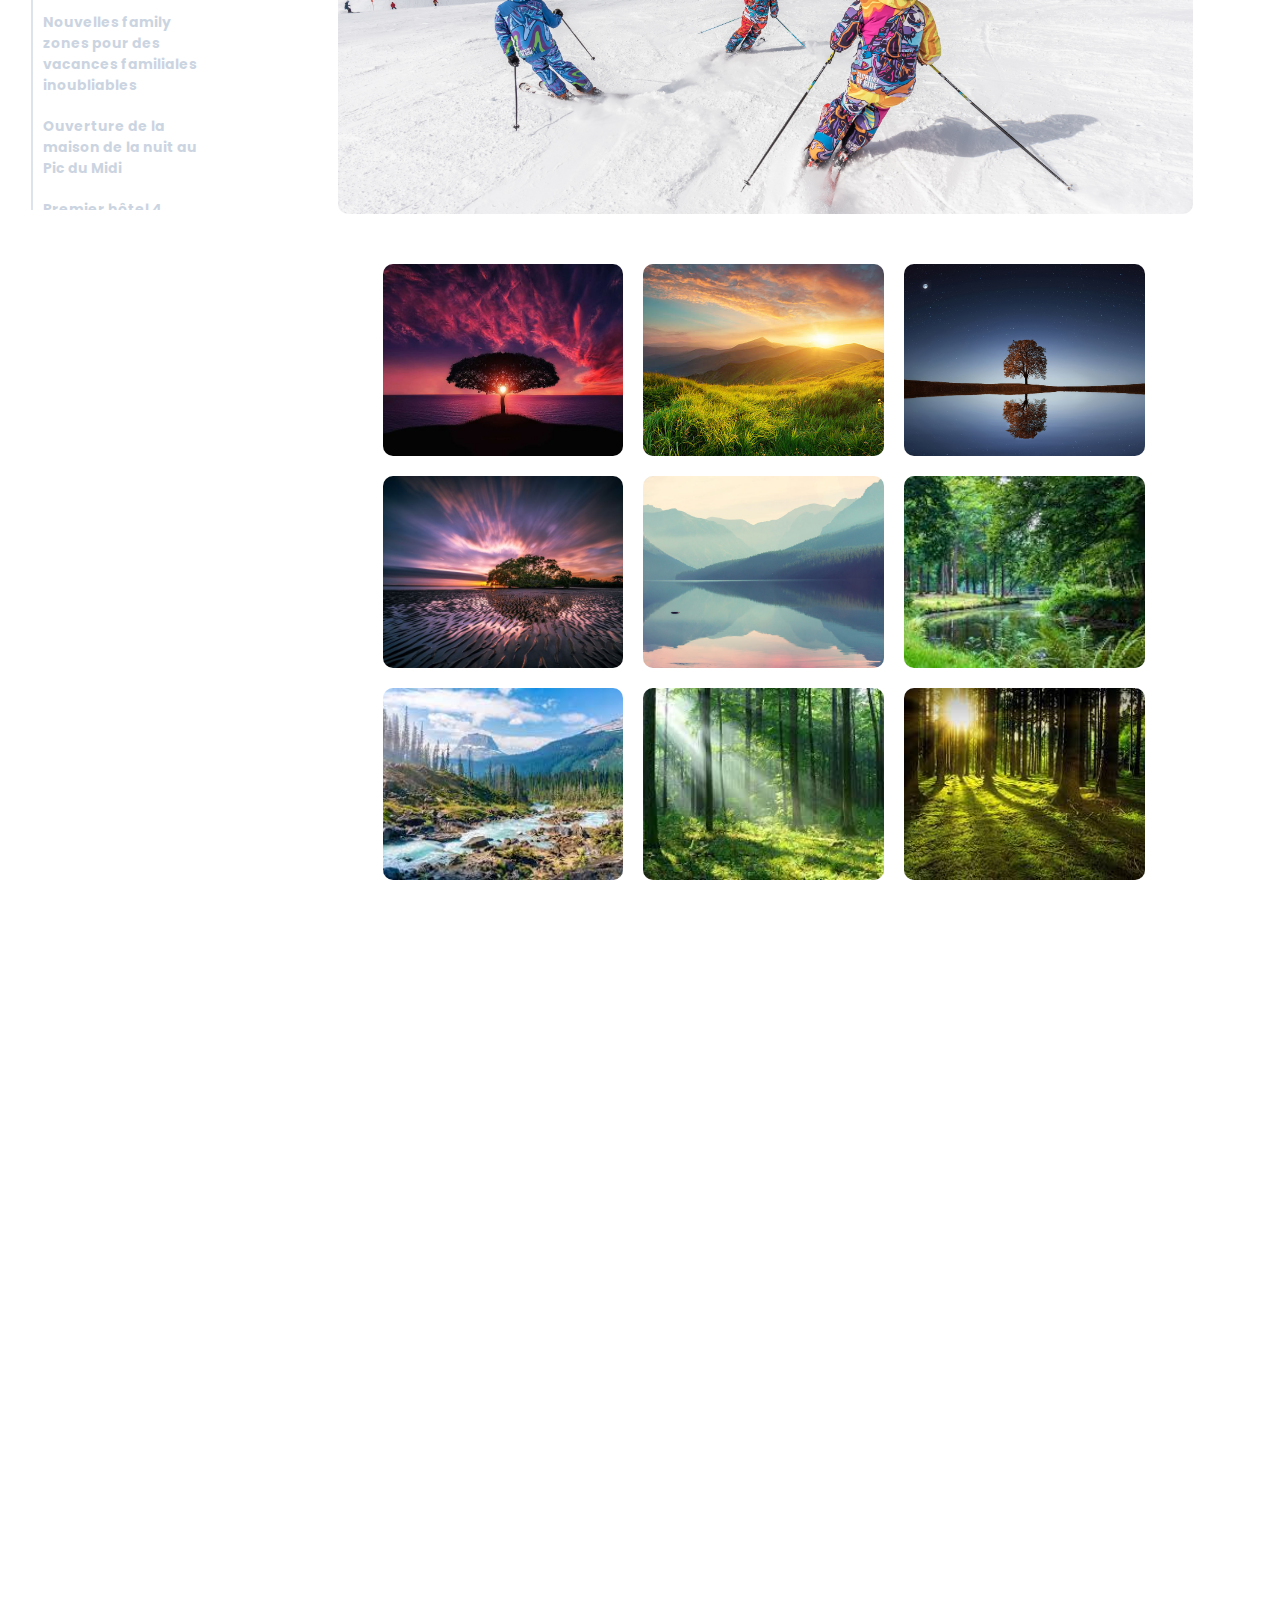
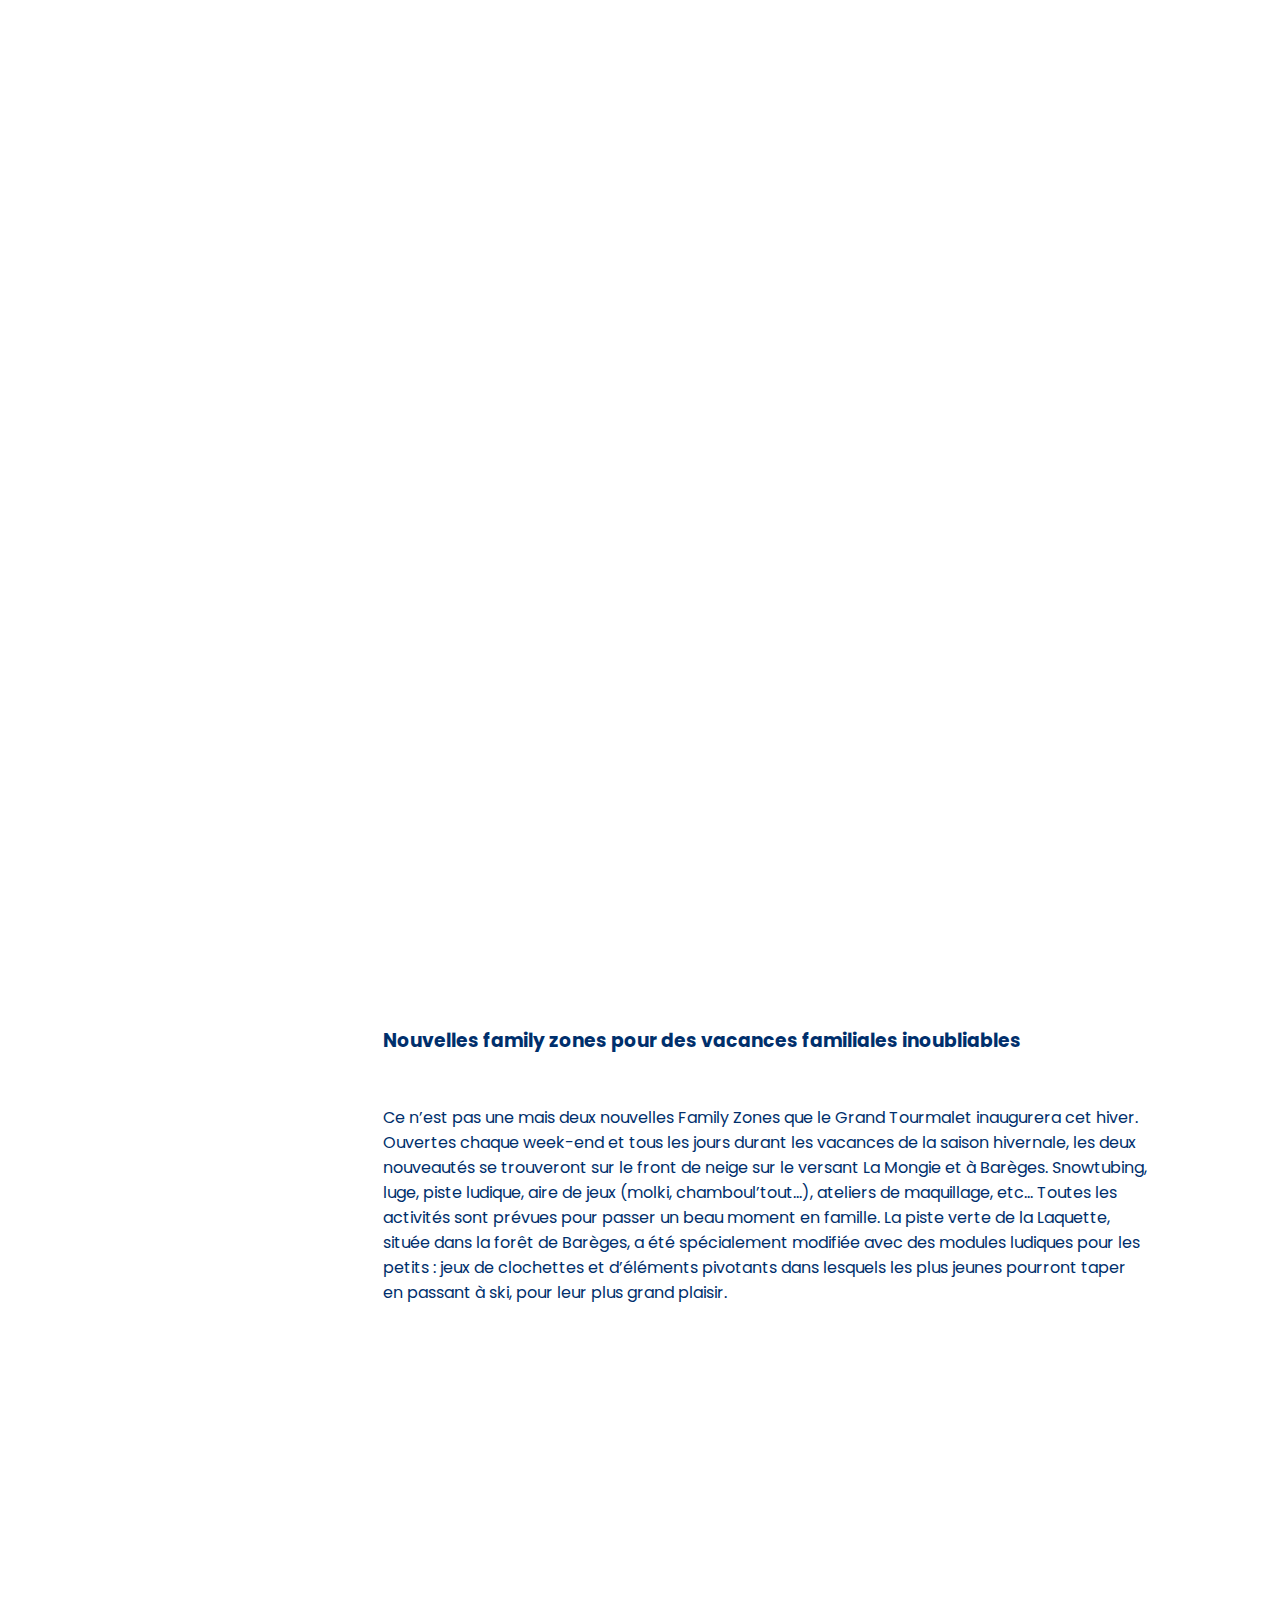
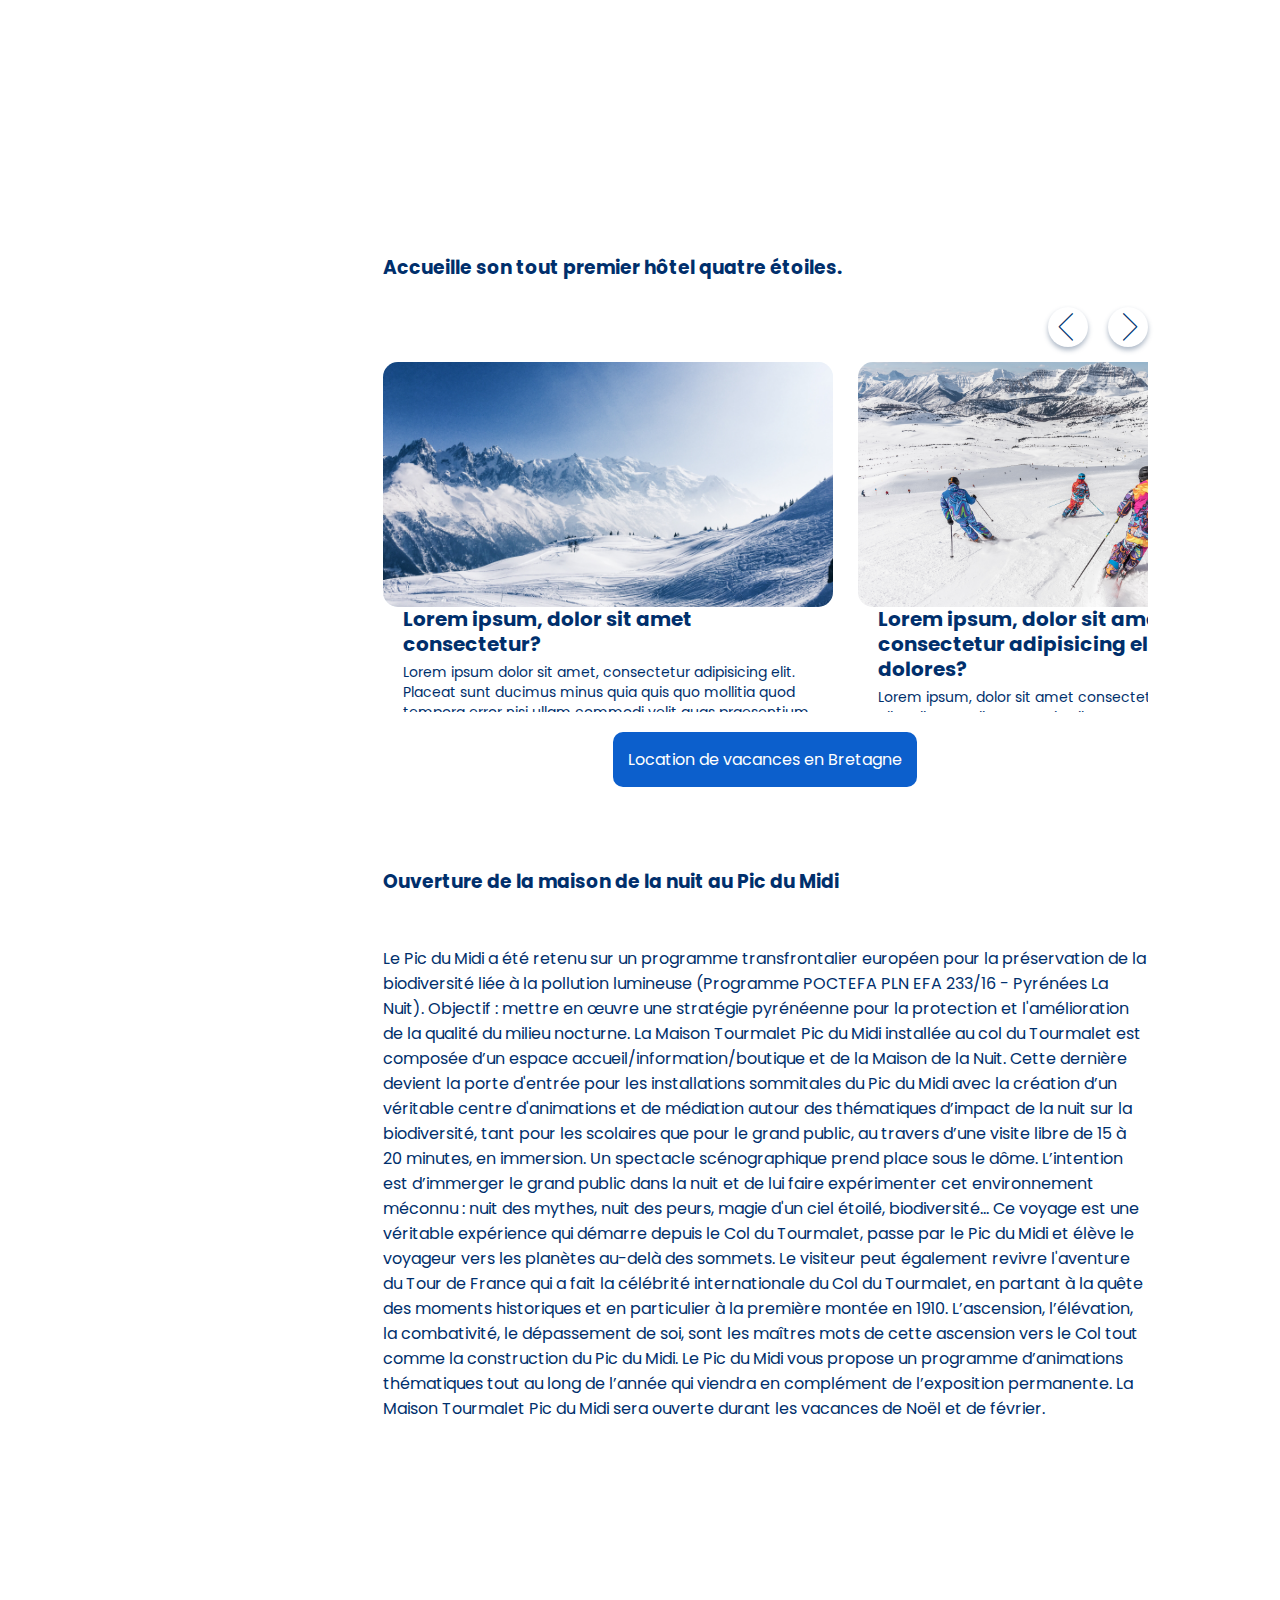
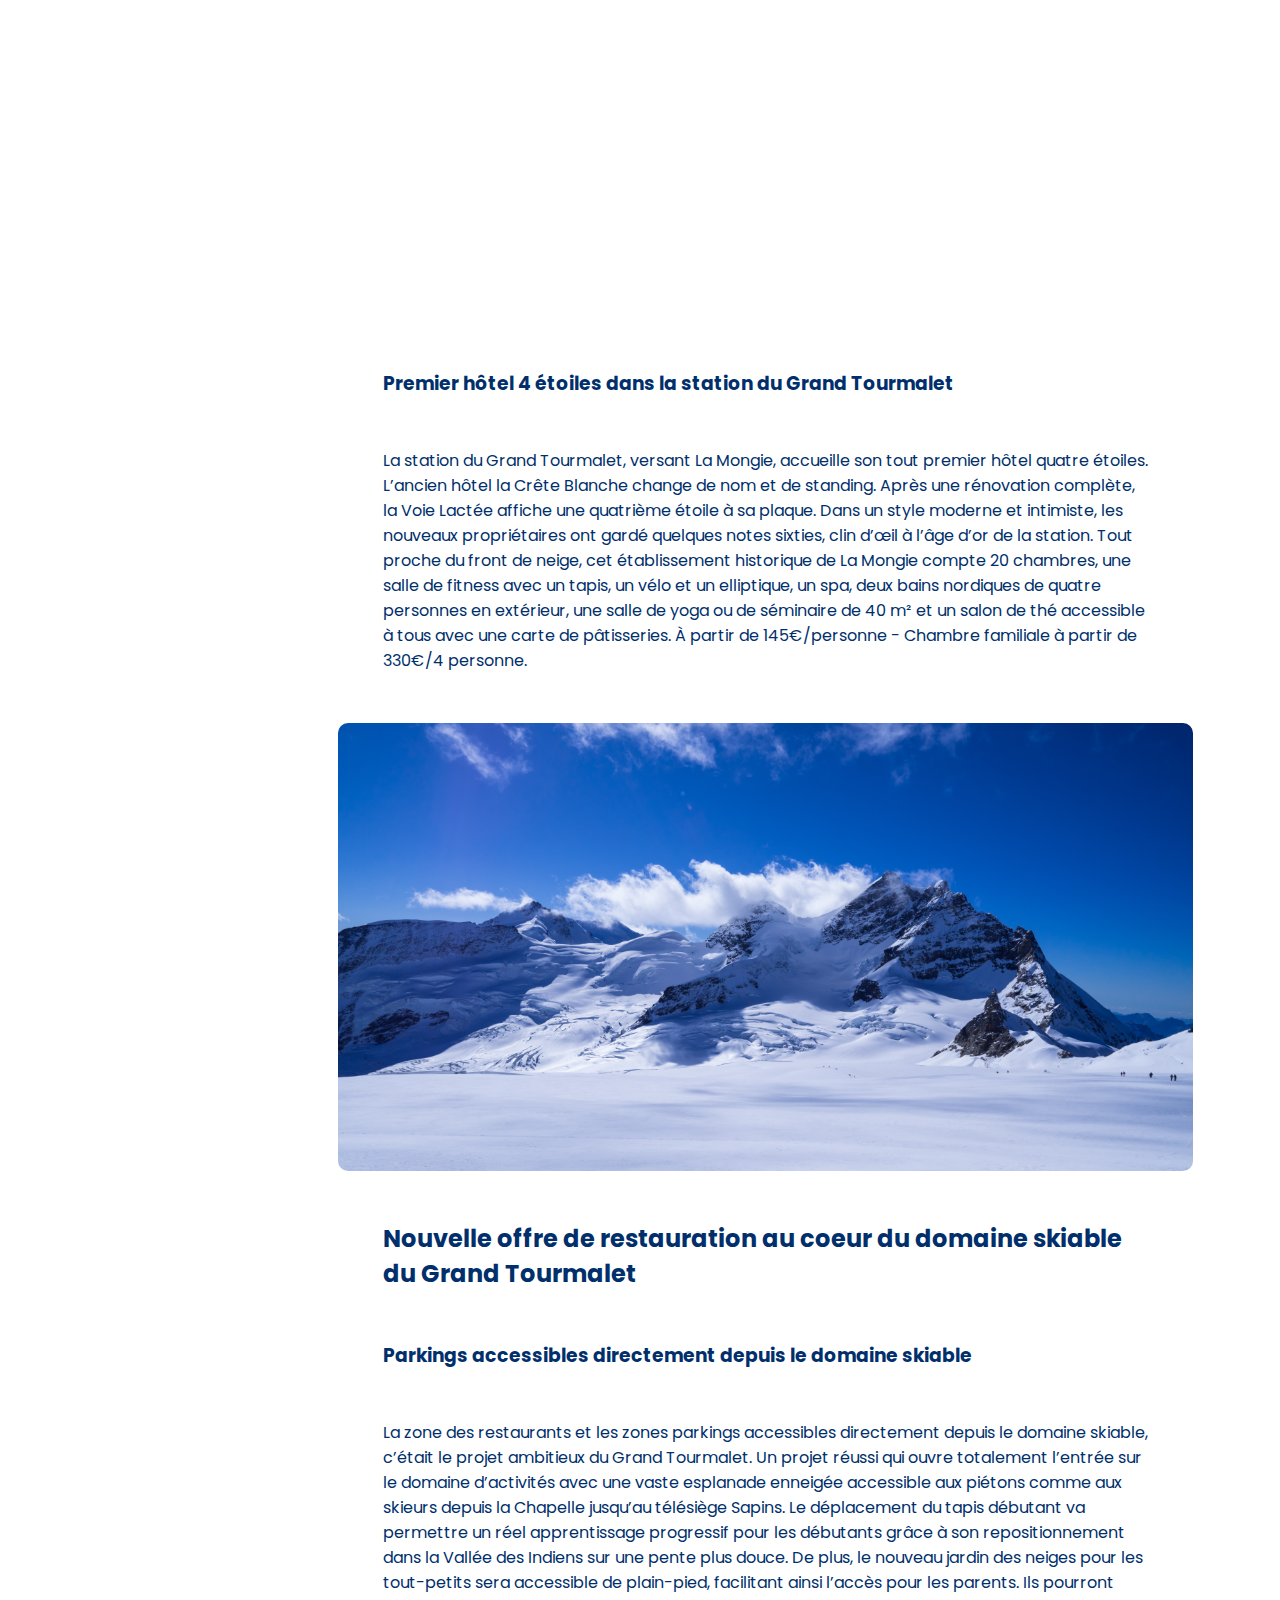
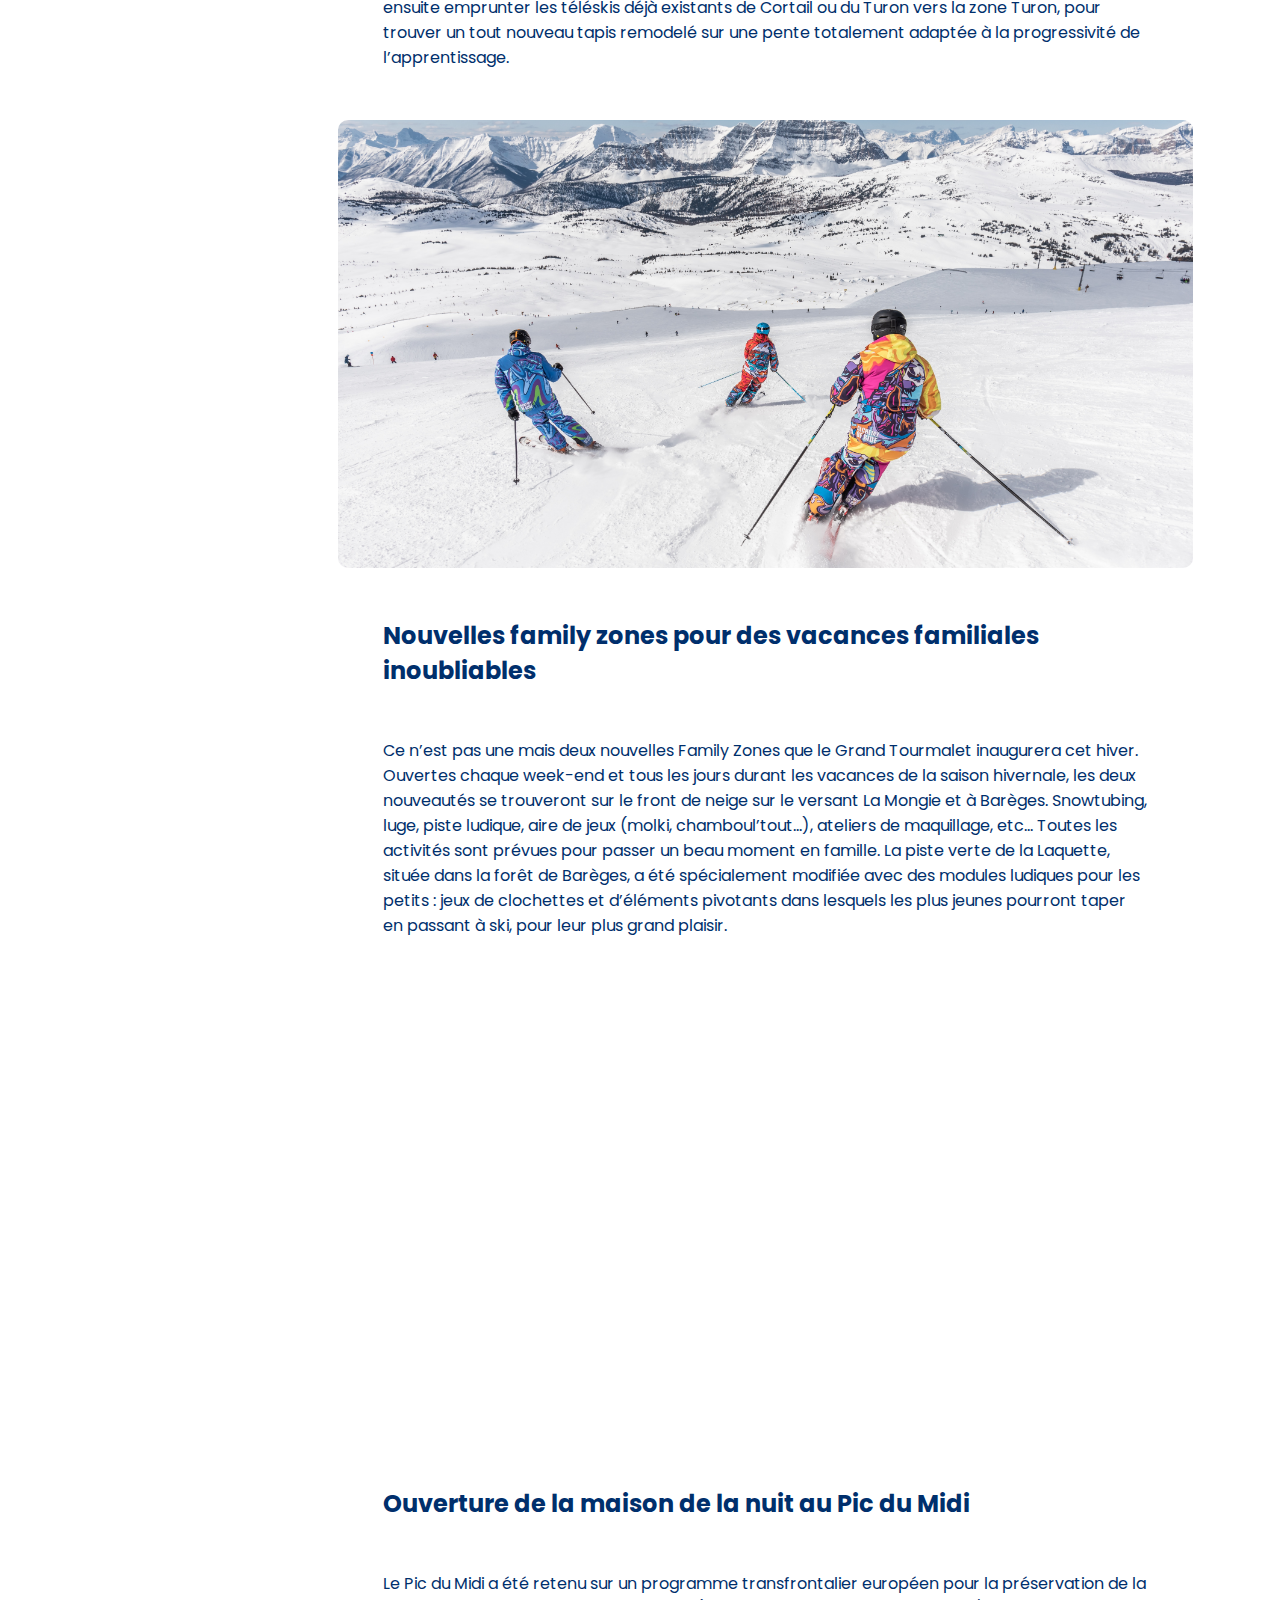
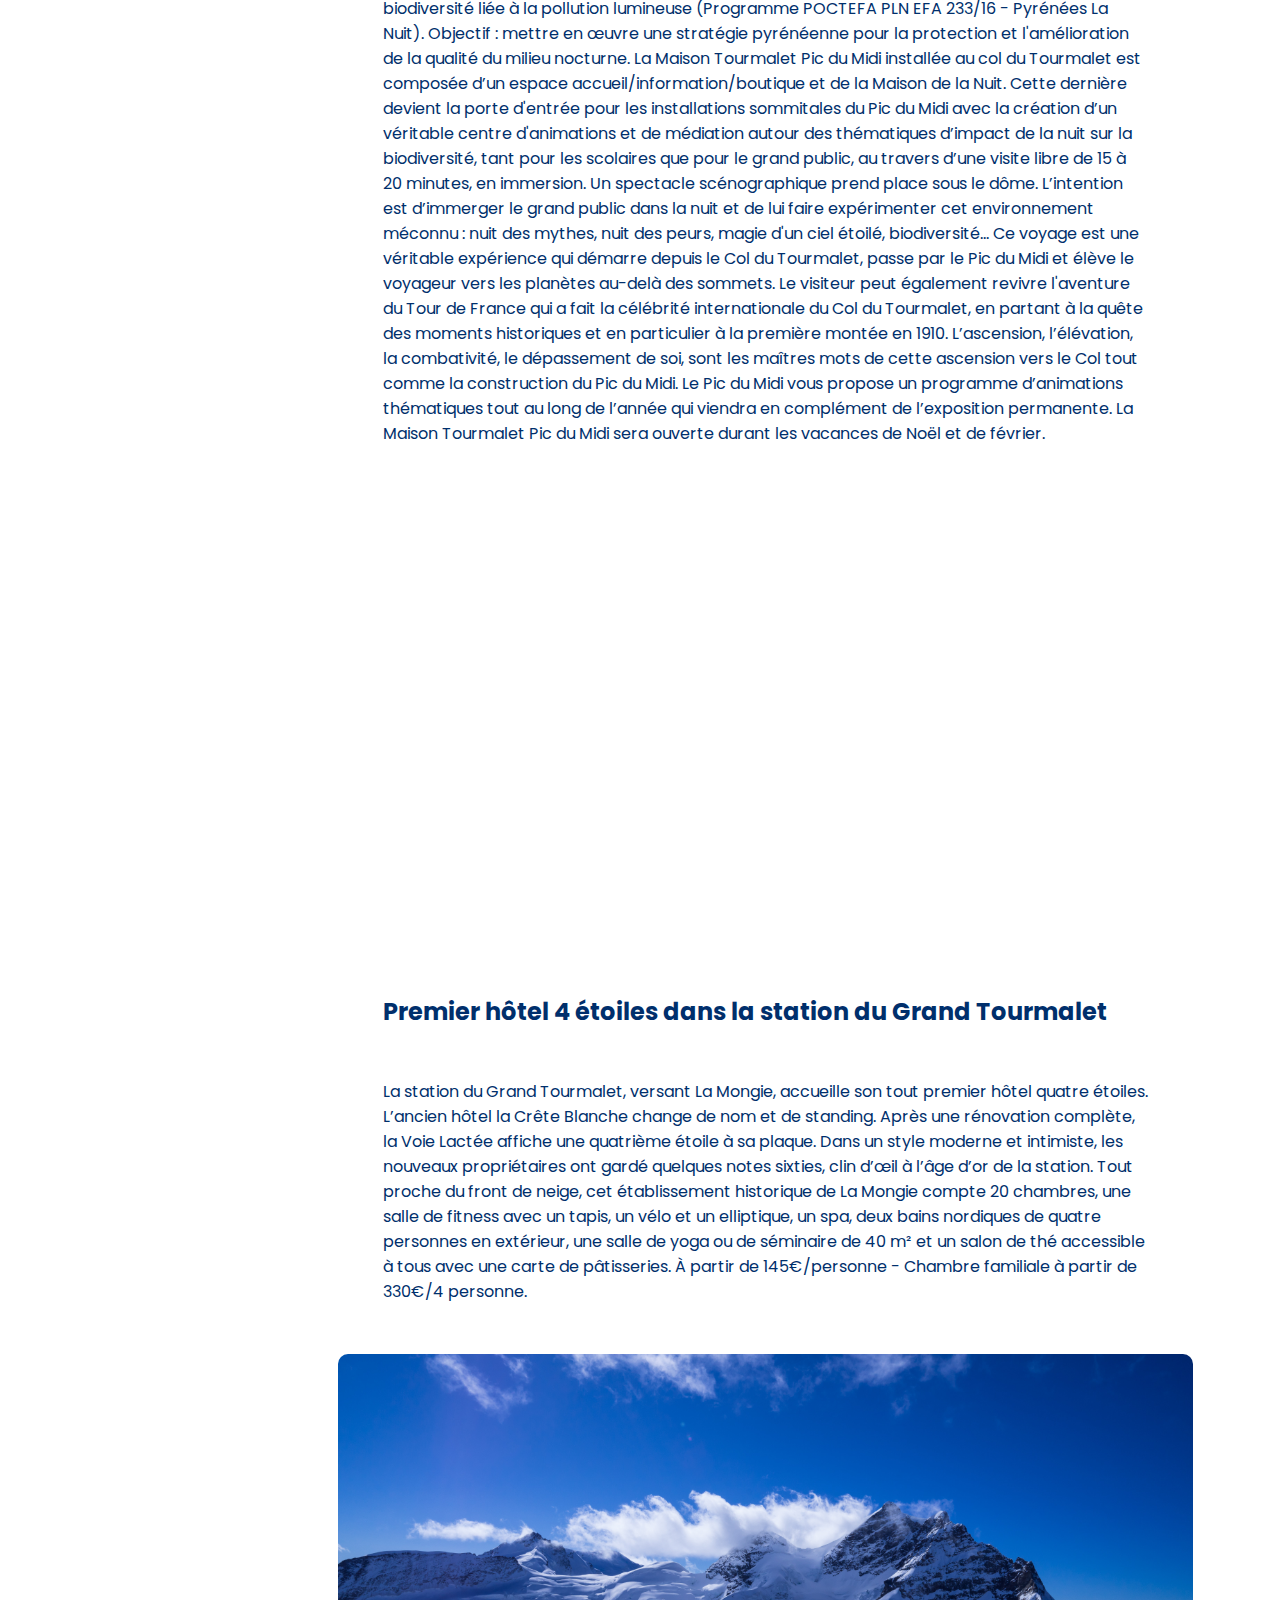
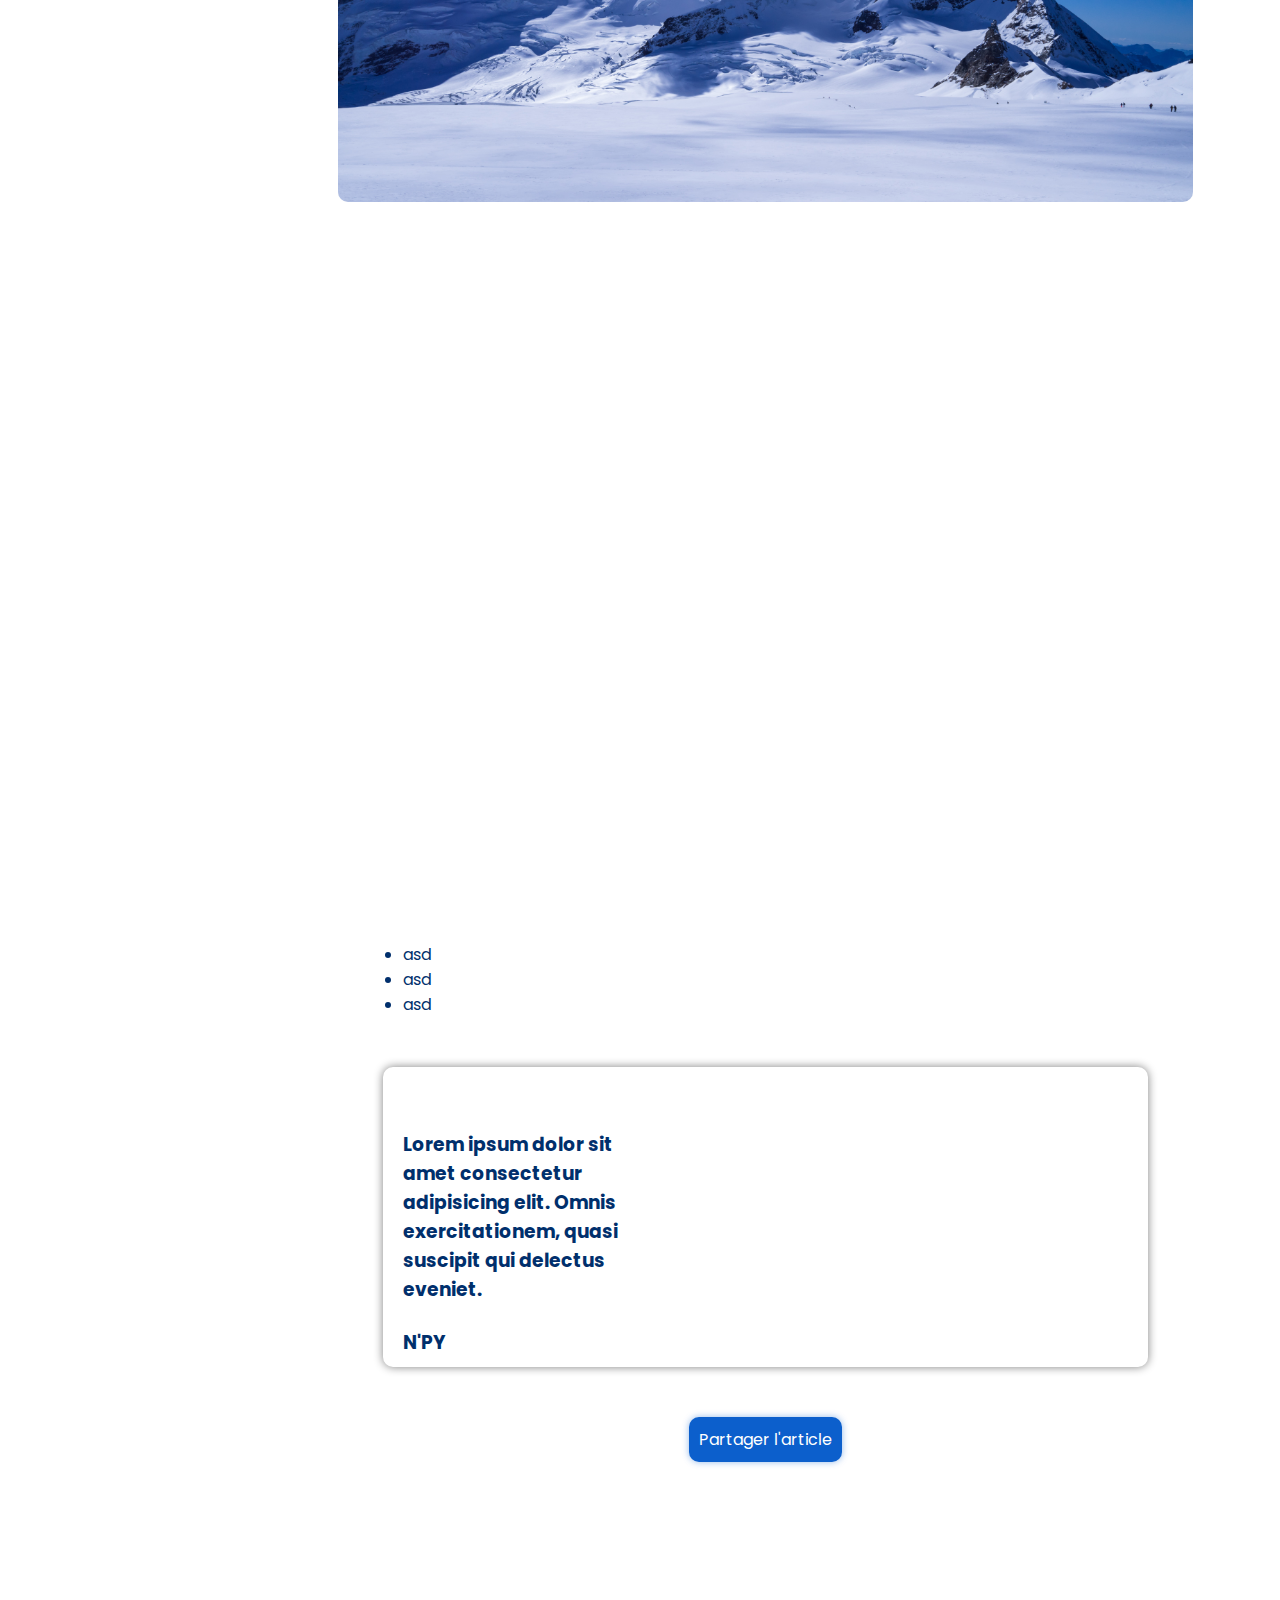
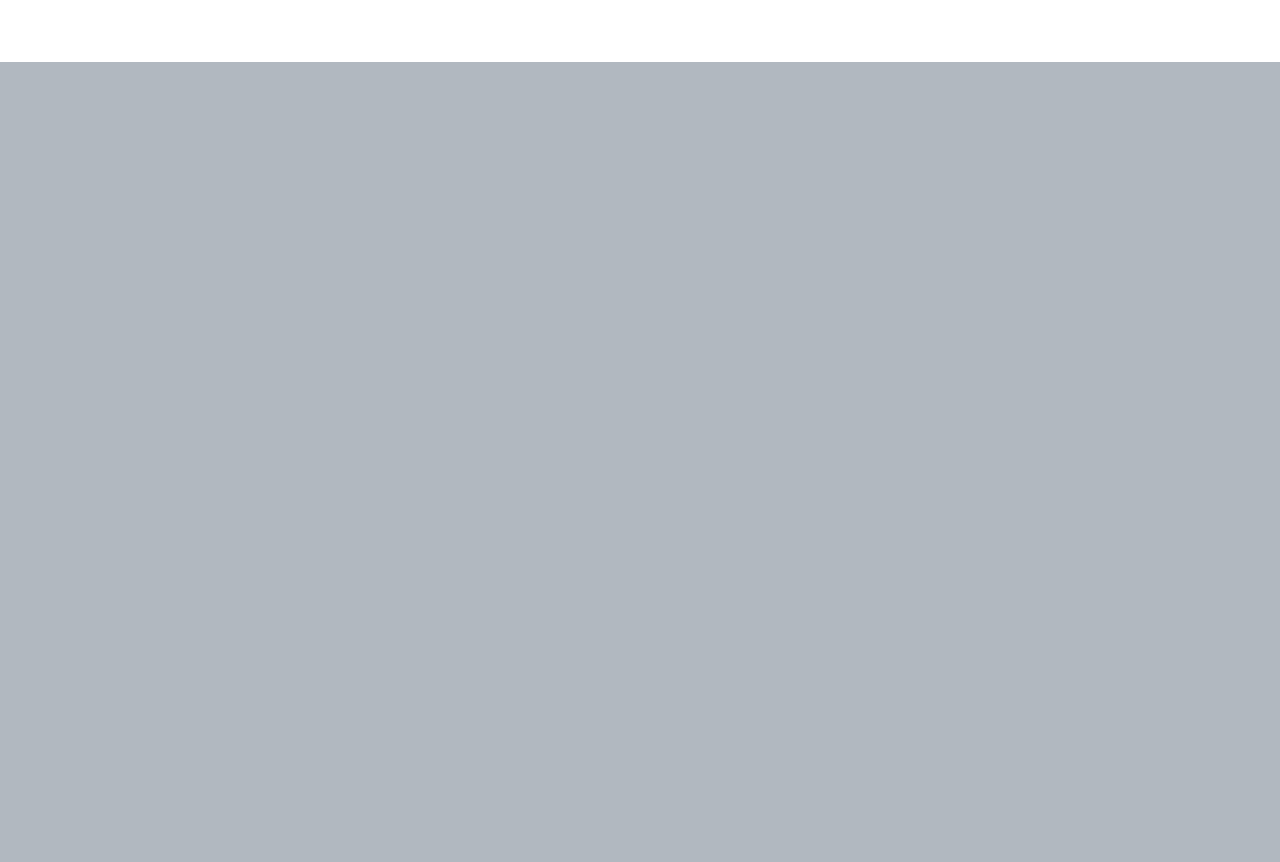
==== commit a4769f67: "maj15/05" ====
--- a/index.html
+++ b/index.html
@@ -12,7 +12,7 @@
 </head>
 <body>
     <div class="test">
-        <button class="partager">Partager l'article</button>
+        
     </div>
     <div class="scrollbar-cont">
         <div id="scrollbar"></div>
@@ -25,64 +25,6 @@
             </ul>
         </aside>
         <main>
-            <div class="container">
-                <div class="item item-1">
-                    <img src="res/1.jpg" alt="">
-                    <div class="card-gradient"></div>
-                    <div class="card-content">
-                        <h2>Lorem ipsum dolor sit amet consectetur adipisicing elit. Dolores beatae soluta ipsa recusandae, facere obcaecati?</h2>
-                        <p>Card content goes here.</p>
-                    </div>
-                </div>
-                <div class="item item-2">
-                    <img src="res/2.jpg" alt="">
-                    <div class="card-gradient"></div>
-                    <div class="card-content">
-                        <h2>Card Title</h2>
-                        <p>Card content goes here.</p>
-                    </div>
-                </div>
-                <div class="item item-3">
-                    <img src="res/3.jpg" alt="">
-                    <div class="card-gradient"></div>
-                    <div class="card-content">
-                        <h2>Card Title</h2>
-                        <p>Card content goes here.</p>
-                    </div>
-                </div>
-                <div class="item item-4">
-                    <img src="res/4.jpg" alt="">
-                    <div class="card-gradient"></div>
-                    <div class="card-content">
-                        <h2>Card Title</h2>
-                        <p>Card content goes here.</p>
-                    </div>
-                </div>
-                <div class="item item-5">
-                    <img src="res/5.jpg" alt="">
-                    <div class="card-gradient"></div>
-                    <div class="card-content">
-                        <h2>Card Title</h2>
-                        <p>Card content goes here.</p>
-                    </div>
-                </div>
-              </div>
-            <div id="npy-pub">
-                    <div class="first-page">
-                        <div class="desc">
-                            <h3>Lorem ipsum dolor sit amet consectetur adipisicing elit. Omnis exercitationem, quasi suscipit qui delectus eveniet.</h3>
-                        </div>
-                        <div class="img">
-                            <img src="res/2.jpg" alt="">
-                        </div>
-                    </div>
-                    <div class="second-page">
-                        <div class="img">
-                            <img src="res/1.jpg" alt="">
-                        </div>
-                    </div>
-                    <h3>N'PY</h3>
-            </div>
             <h2 id="ajsdfa">Nouvelle offre de restauration au coeur du domaine skiable du Grand Tourmalet</h2>
             <p class="framed">La zone des restaurants et les zones parkings accessibles directement depuis le domaine skiable, c’était le projet ambitieux du Grand Tourmalet. Un projet réussi qui ouvre totalement l’entrée sur le domaine d’activités avec une vaste esplanade enneigée accessible aux piétons comme aux skieurs depuis la Chapelle jusqu’au télésiège Sapins. Le déplacement du tapis débutant va permettre un réel apprentissage progressif pour les débutants grâce à son repositionnement dans la Vallée des Indiens sur une pente plus douce. De plus, le nouveau jardin des neiges pour les tout-petits sera accessible de plain-pied, facilitant ainsi l’accès pour les parents. Ils pourront ensuite emprunter les téléskis déjà existants de Cortail ou du Turon vers la zone Turon, pour trouver un tout nouveau tapis remodelé sur une pente totalement adaptée à la progressivité de l’apprentissage.</p>
             <div class="article-img">
@@ -270,13 +212,30 @@
                 <img src="/res/4.jpg" alt="">
             </div>
             <div id="video-container">
-                <!-- <iframe width="1280" height="720" src="https://www.youtube.com/embed/_gn2AoYLBKI" title="Week-end ski en mars 2023 : les Pyrénées c&#39;est chouette !" frameborder="0" allow="accelerometer; autoplay; clipboard-write; encrypted-media; gyroscope; picture-in-picture; web-share" allowfullscreen></iframe> -->
+                <iframe width="1280" height="720" src="https://www.youtube.com/embed/_gn2AoYLBKI" title="Week-end ski en mars 2023 : les Pyrénées c&#39;est chouette !" frameborder="0" allow="accelerometer; autoplay; clipboard-write; encrypted-media; gyroscope; picture-in-picture; web-share" allowfullscreen></iframe>
             </div>
             <ul>
                 <li>asd</li>
                 <li>asd</li>
                 <li>asd</li>
             </ul>
+            <div id="npy-pub">
+                <div class="first-page">
+                    <div class="desc">
+                        <h3>Lorem ipsum dolor sit amet consectetur adipisicing elit. Omnis exercitationem, quasi suscipit qui delectus eveniet.</h3>
+                    </div>
+                    <div class="img">
+                        <img src="res/2.jpg" alt="">
+                    </div>
+                </div>
+                <div class="second-page">
+                    <div class="img">
+                        <img src="res/1.jpg" alt="">
+                    </div>
+                </div>
+                <h3>N'PY</h3>
+            </div>
+            <button class="partager">Partager l'article</button>
         </main>
 
 
--- a/style.css
+++ b/style.css
@@ -324,8 +324,7 @@
 
 /* video container */
 #npy-blog main #video-container {
-    /* width: 60%; */
-    height: 720px;
+    height: 550px;
     overflow: hidden;
 }
 #npy-blog main #video-container iframe{
@@ -496,7 +495,7 @@
 #npy-blog #popup-container .popup-content {
     width: 100%;
     height: 100%;
-    background-color: rgb(145, 101, 101);
+    /* background-color: rgb(145, 101, 101); */
     margin-inline: auto;
 }
 #npy-blog #popup-container .close-popup {
@@ -528,6 +527,7 @@
     background: linear-gradient(to right, #29323c, #485563); /* W3C, IE 10+/ Edge, Firefox 16+, Chrome 26+, Opera 12+, Safari 7+ */
     border-radius: 10px;
     display: none;
+    z-index: 30;
 }
 #share-article.active {
     display: block;
@@ -771,6 +771,7 @@
 .test {
     margin-top: 100px;
     height: 800px;
+    background-color: #b1b8c0;
 }
 
 
@@ -794,6 +795,7 @@
     box-shadow: 0px 0px 7px #025bce6b;
     cursor: pointer;
     margin-left: 30px;
+    width: fit-content !important;
 }
 .partager:hover {
     box-shadow: 0px 0px 10px 3px #004db38a;
@@ -938,7 +940,7 @@
     overflow: hidden;
     border-radius: 5px;
     position: relative;
-    box-shadow: 0px 0px 10px 1px#767677;
+    box-shadow: 0px 0px 10px 1px #767677;
 
   }
   .item img{
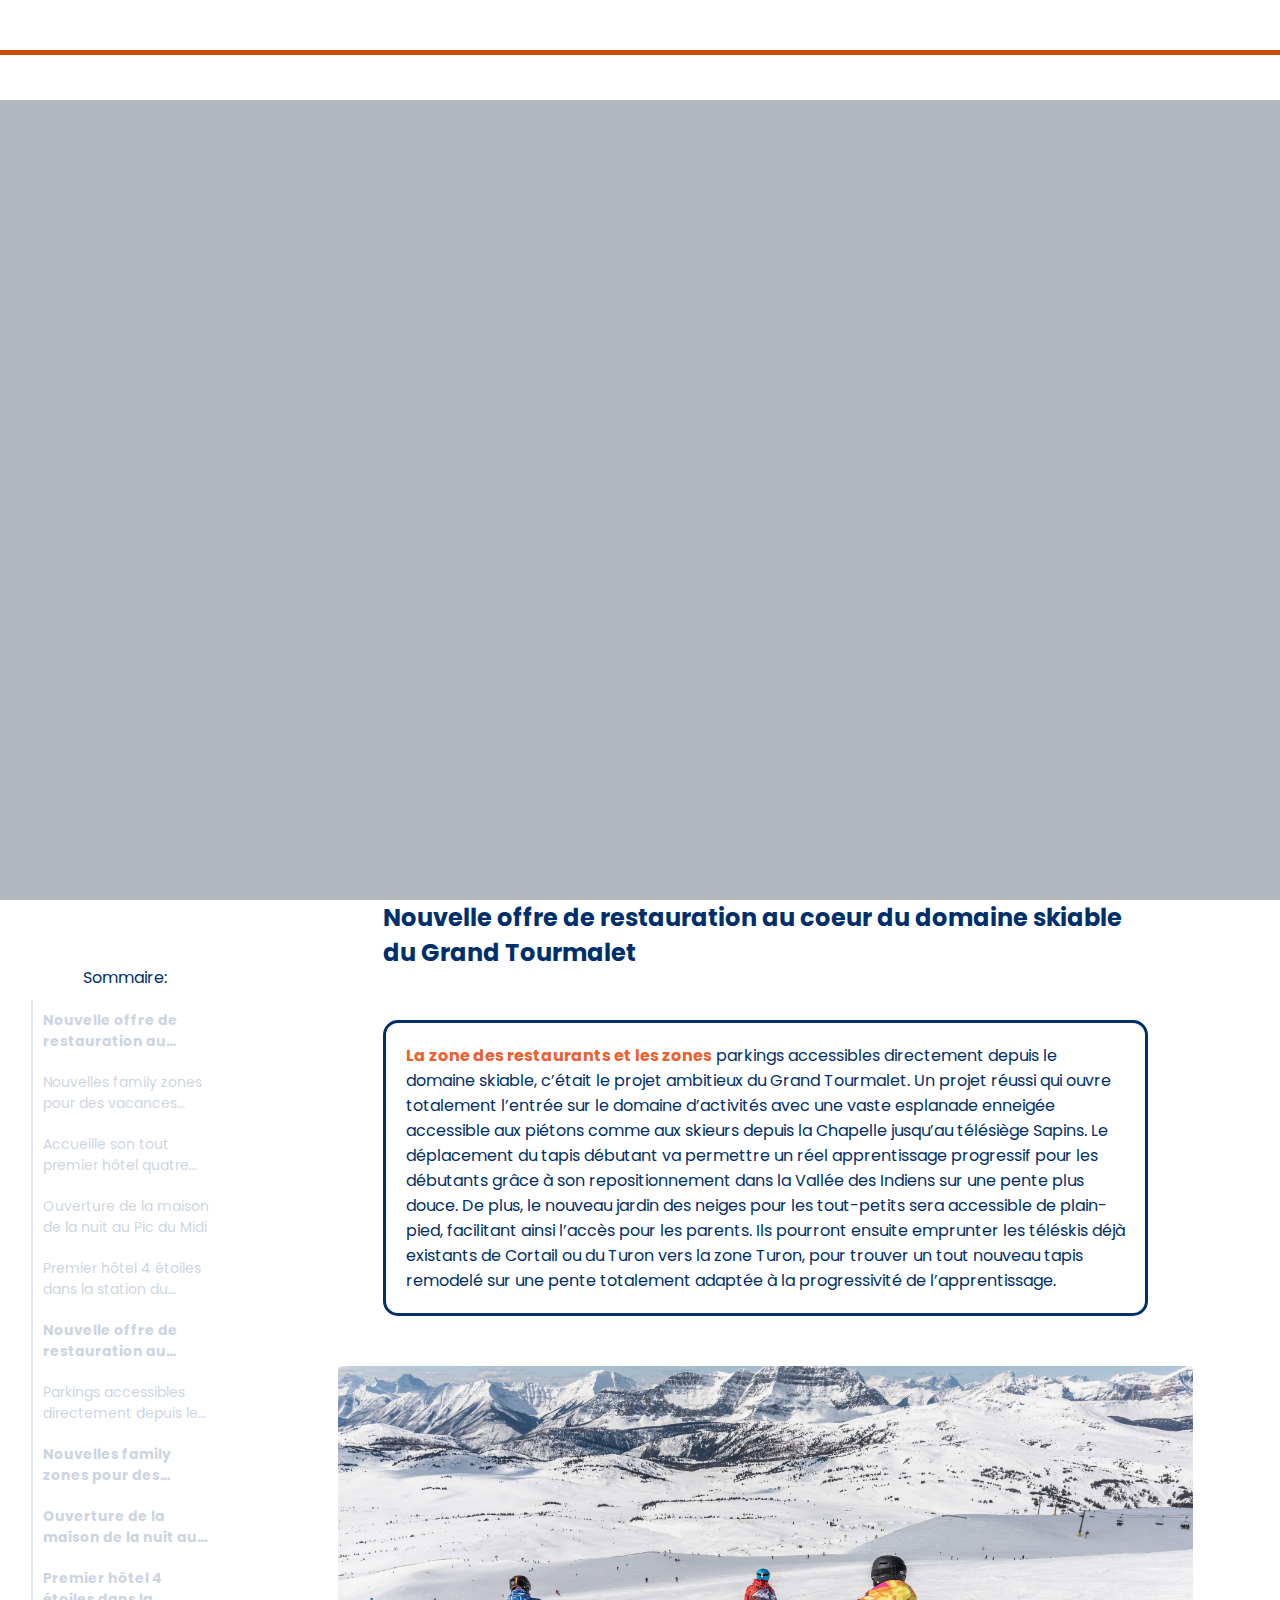
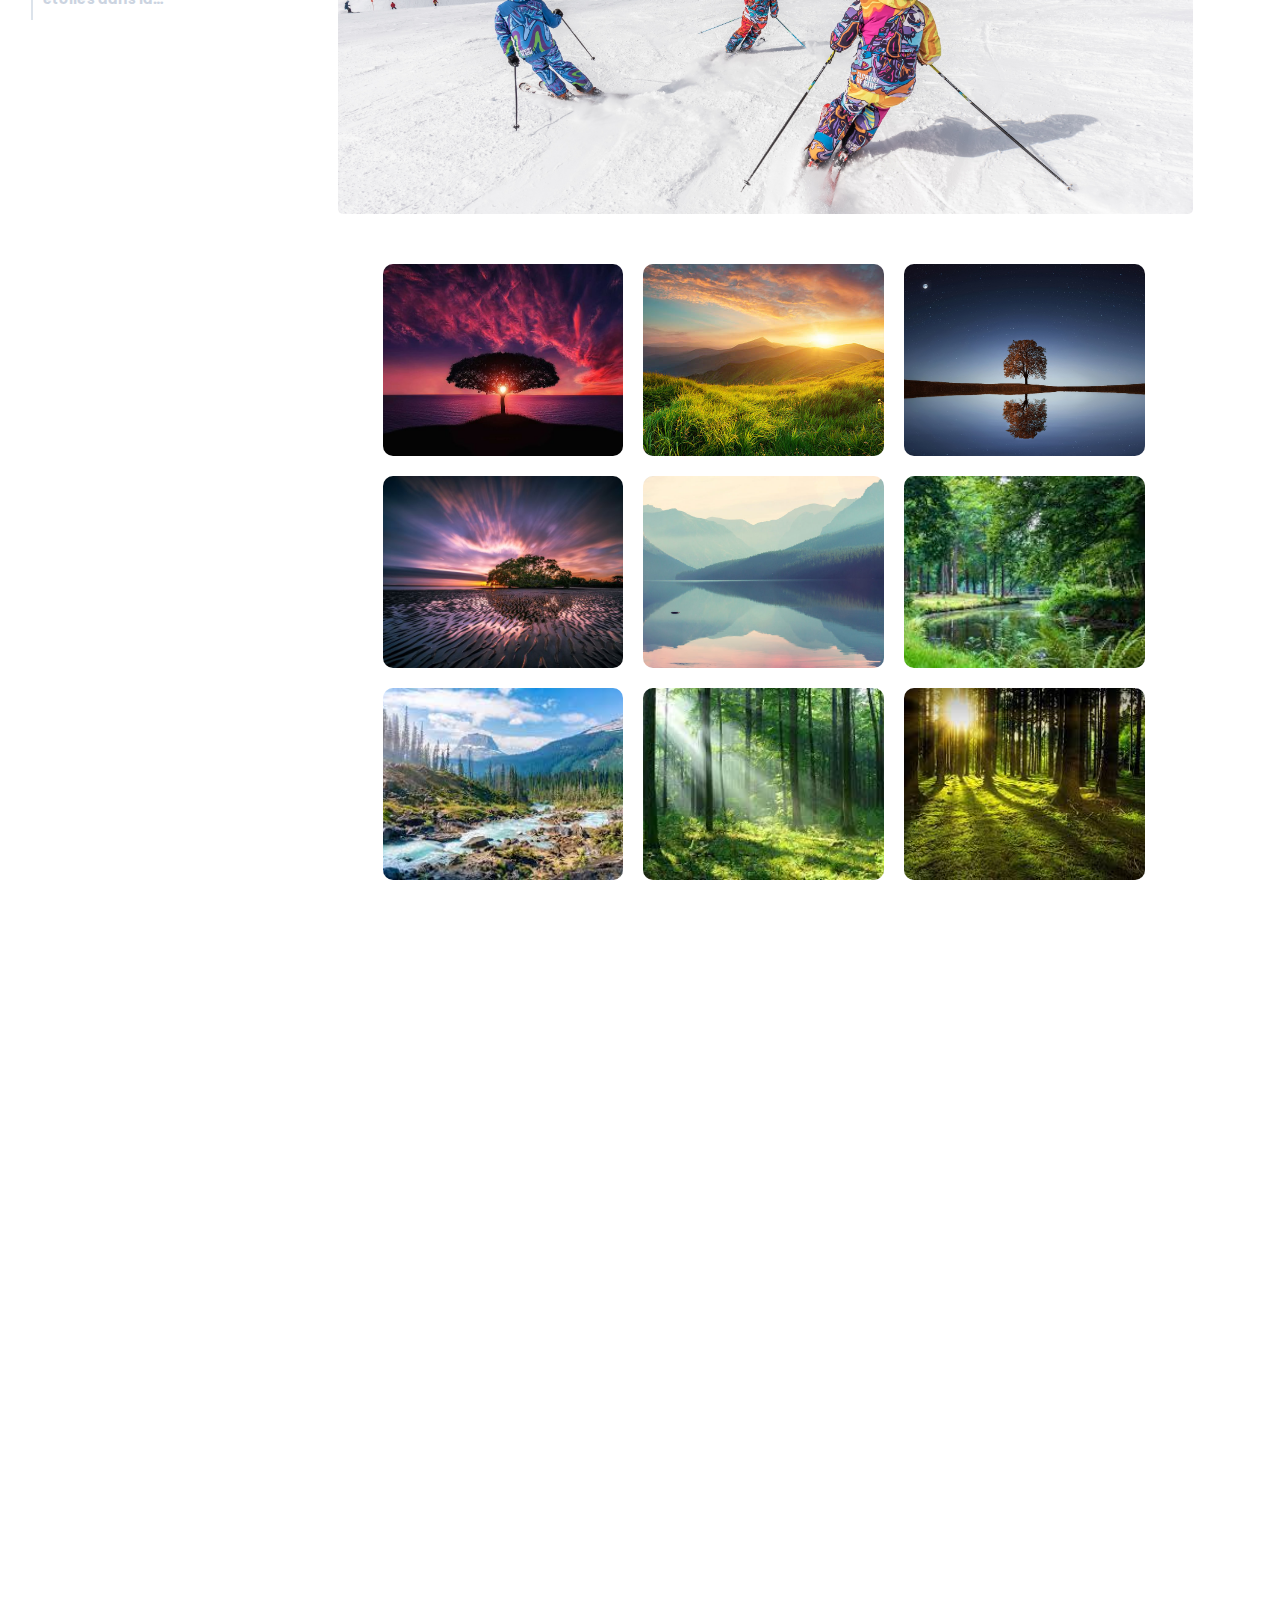
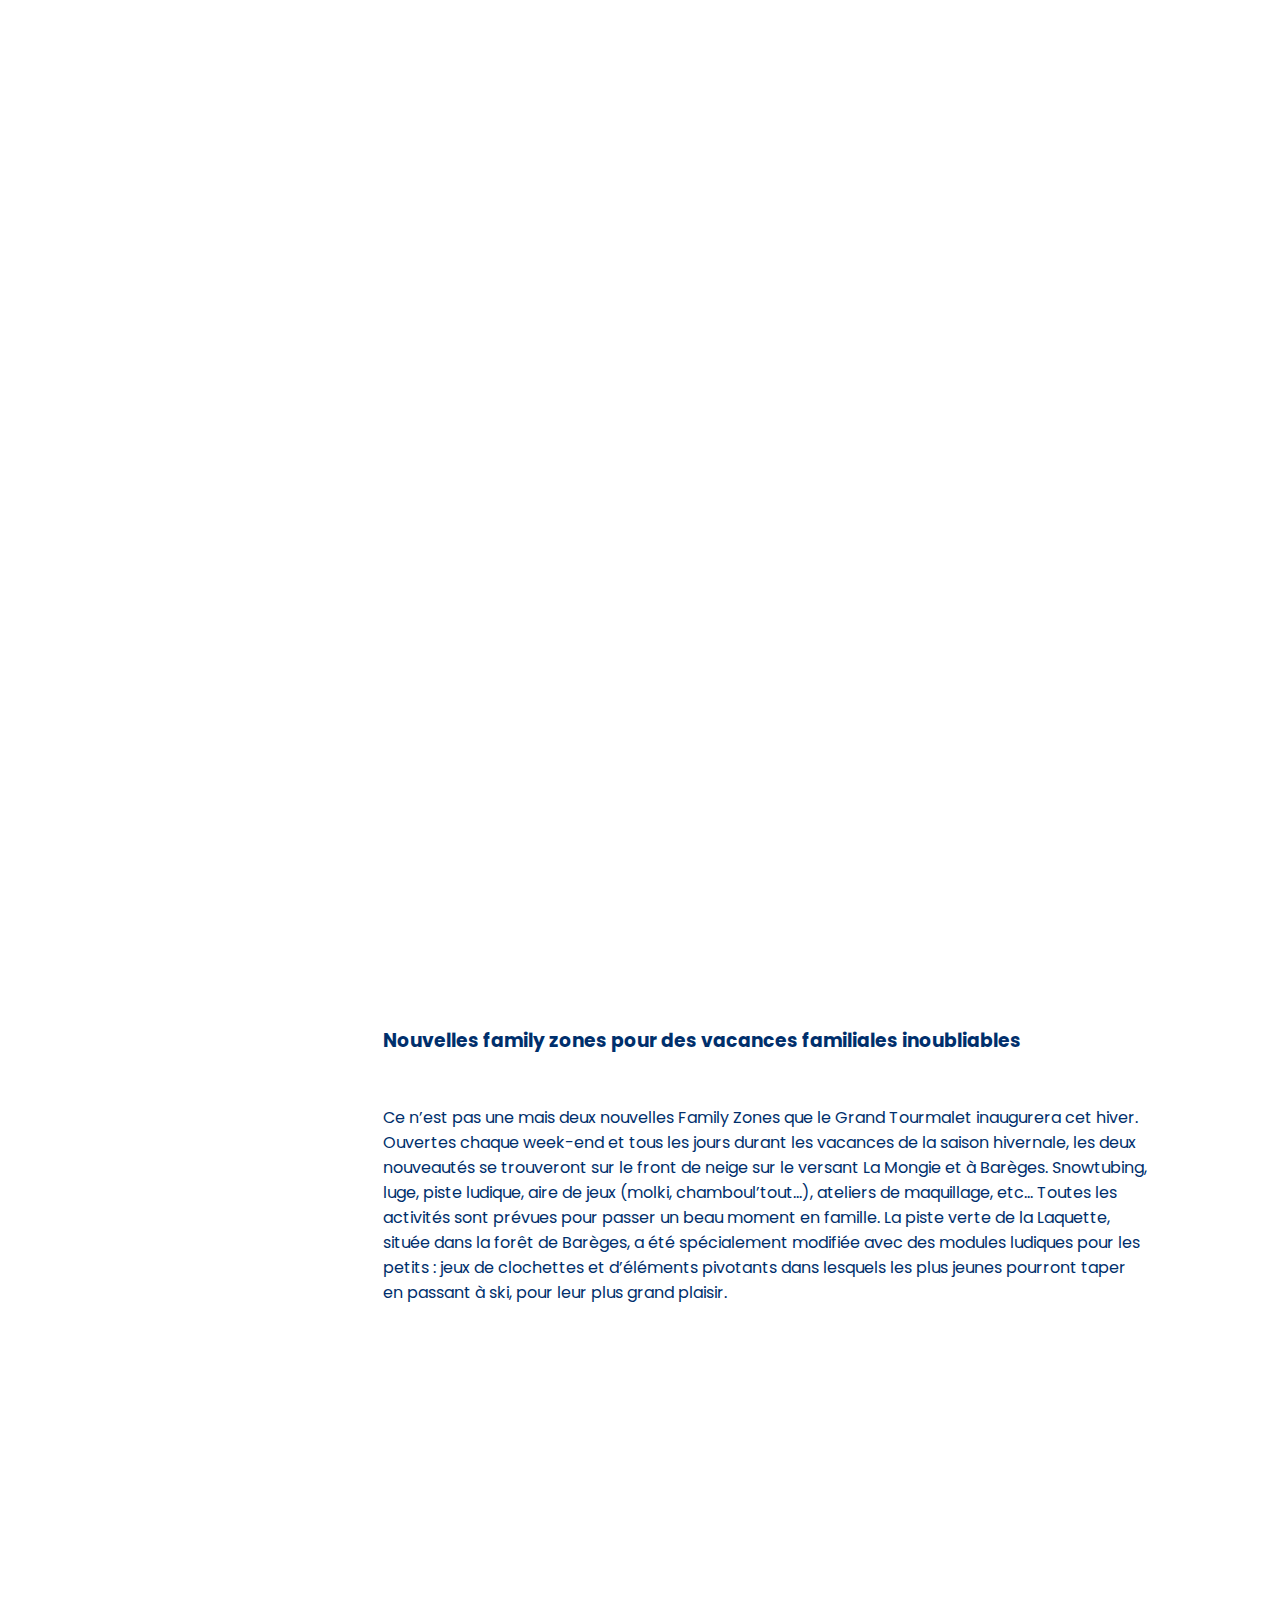
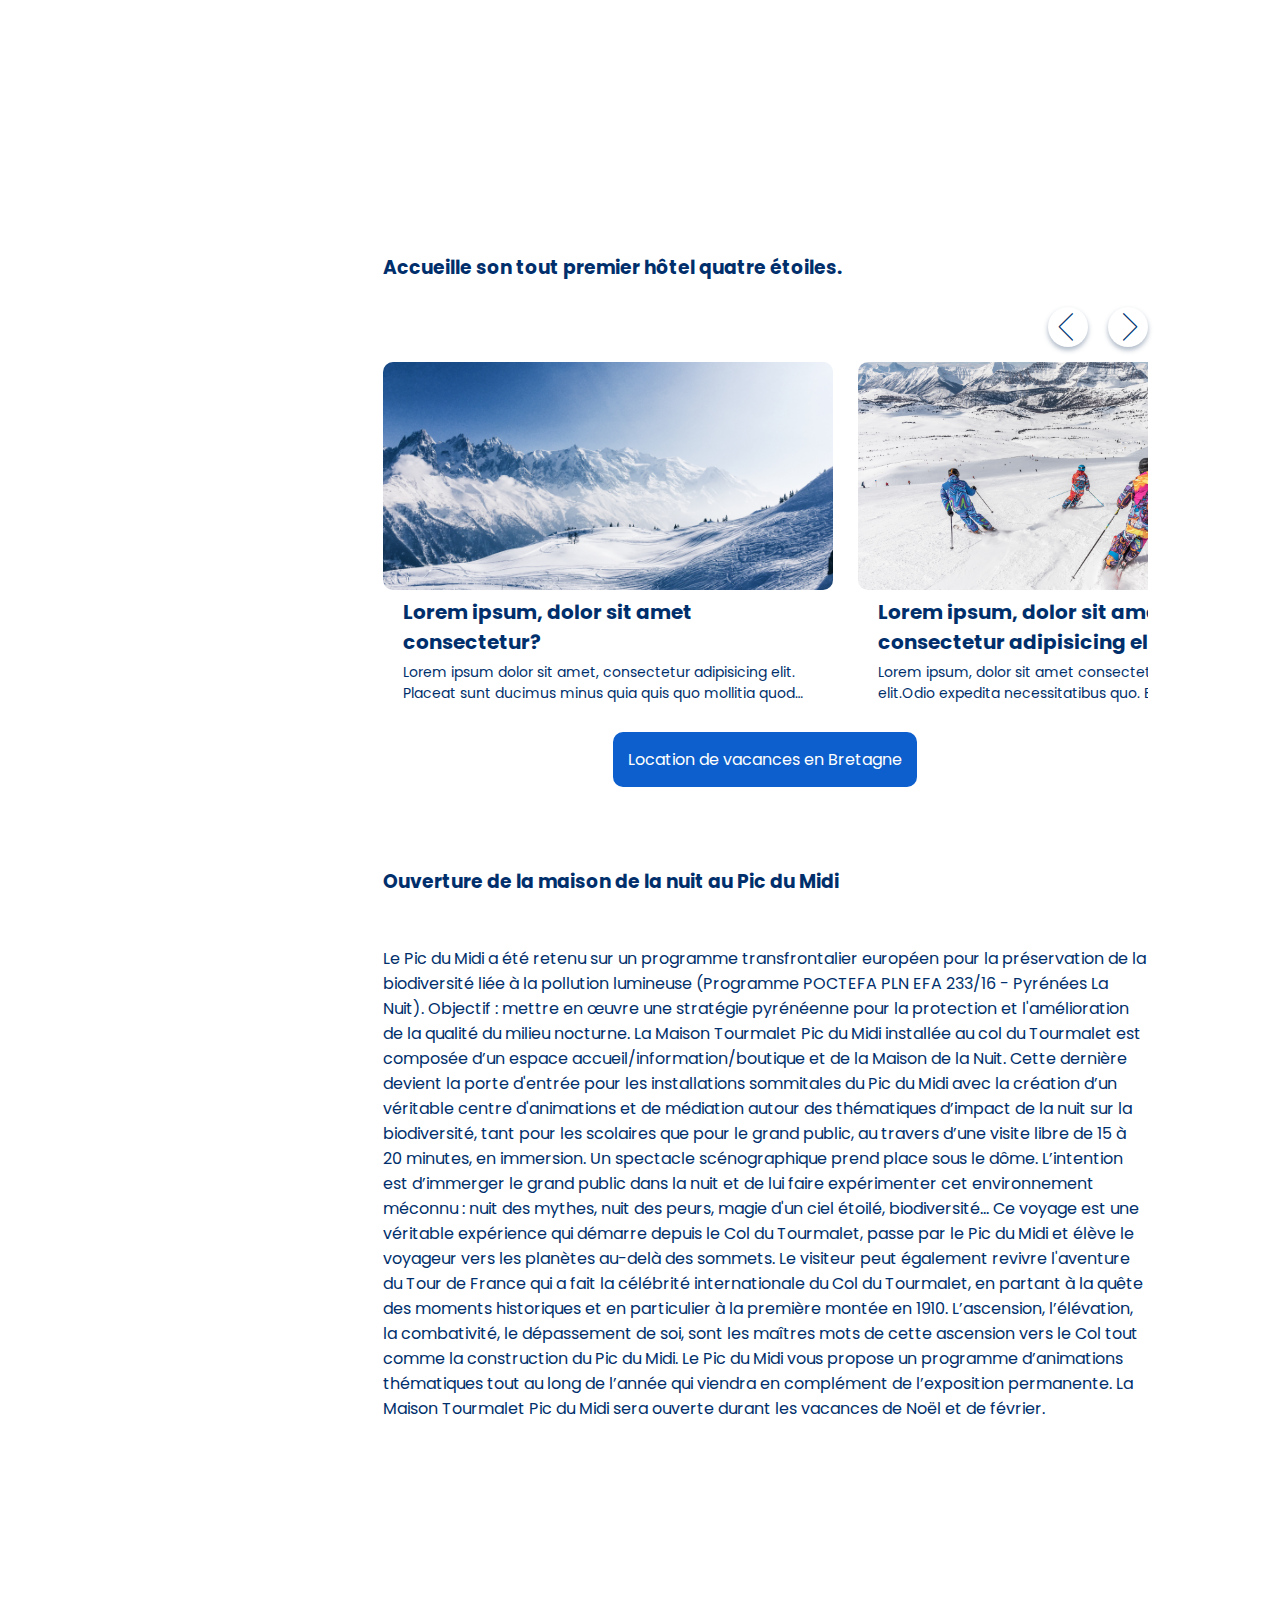
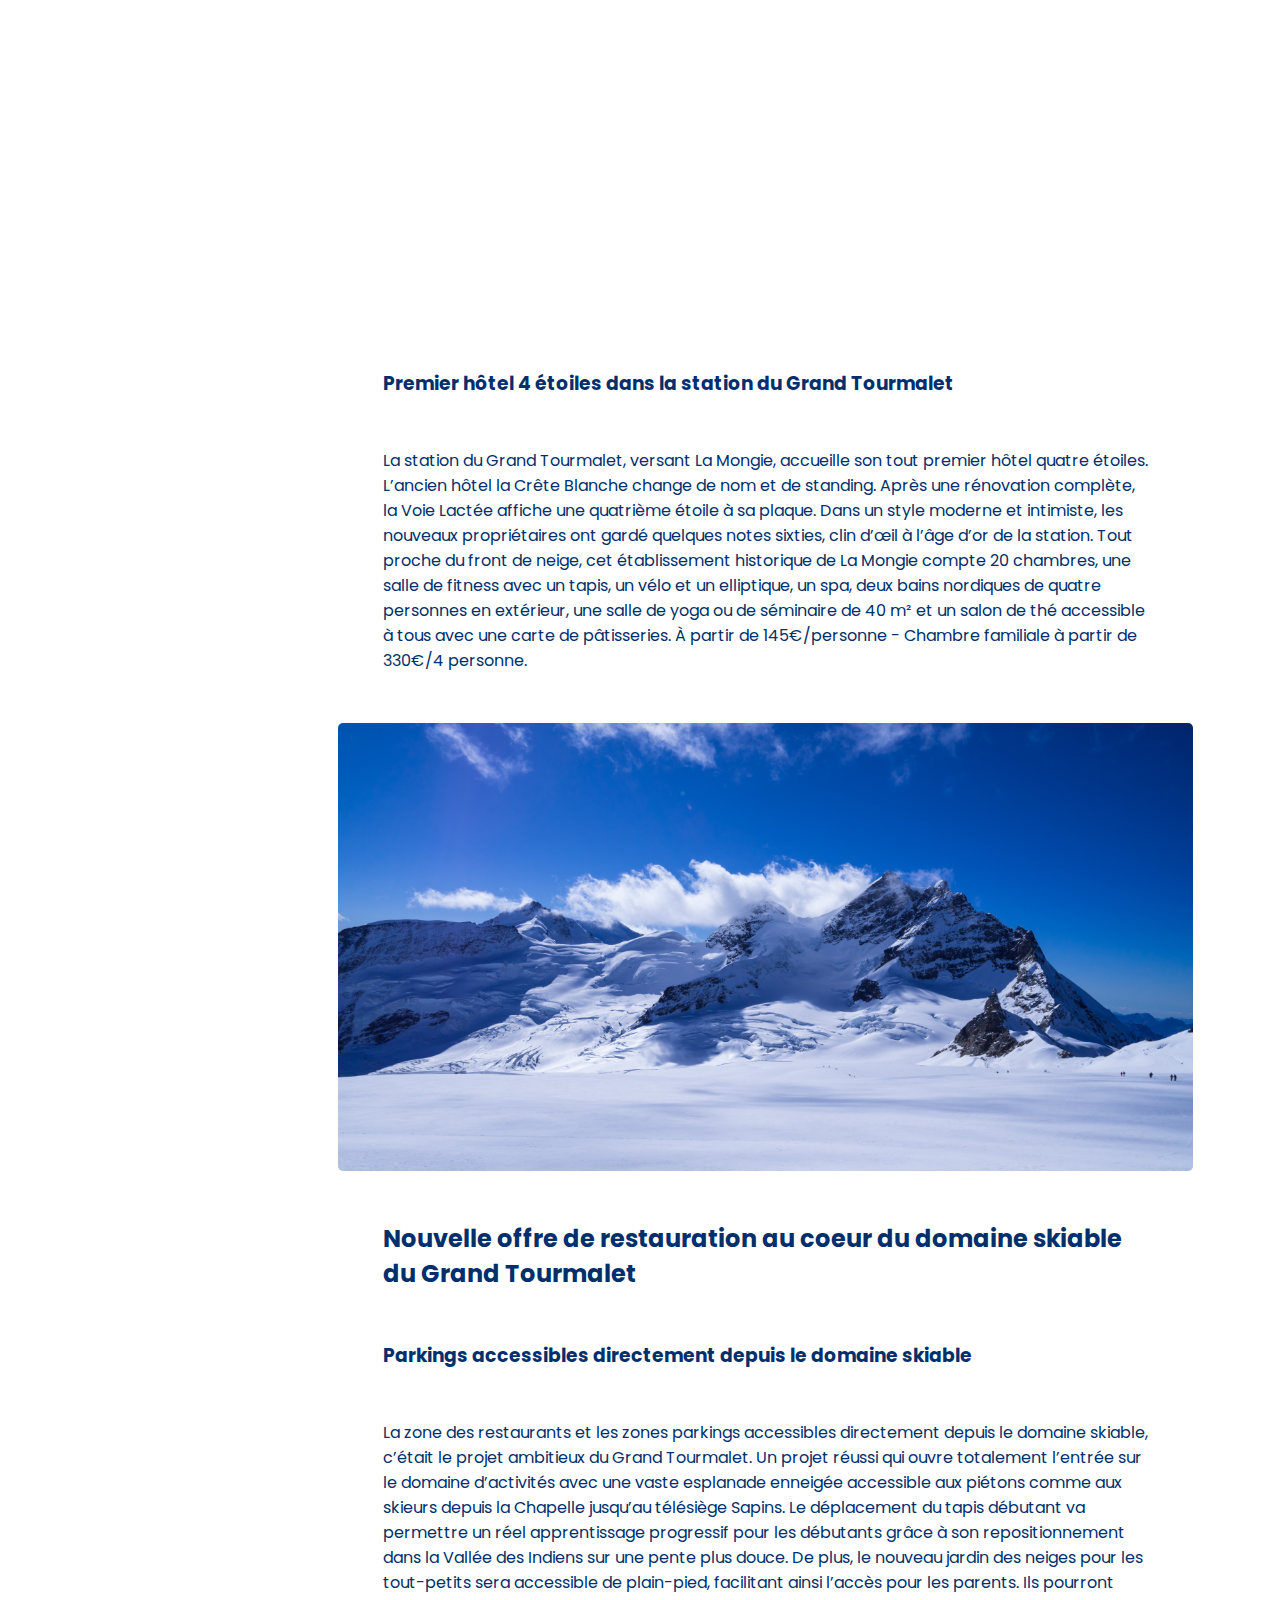
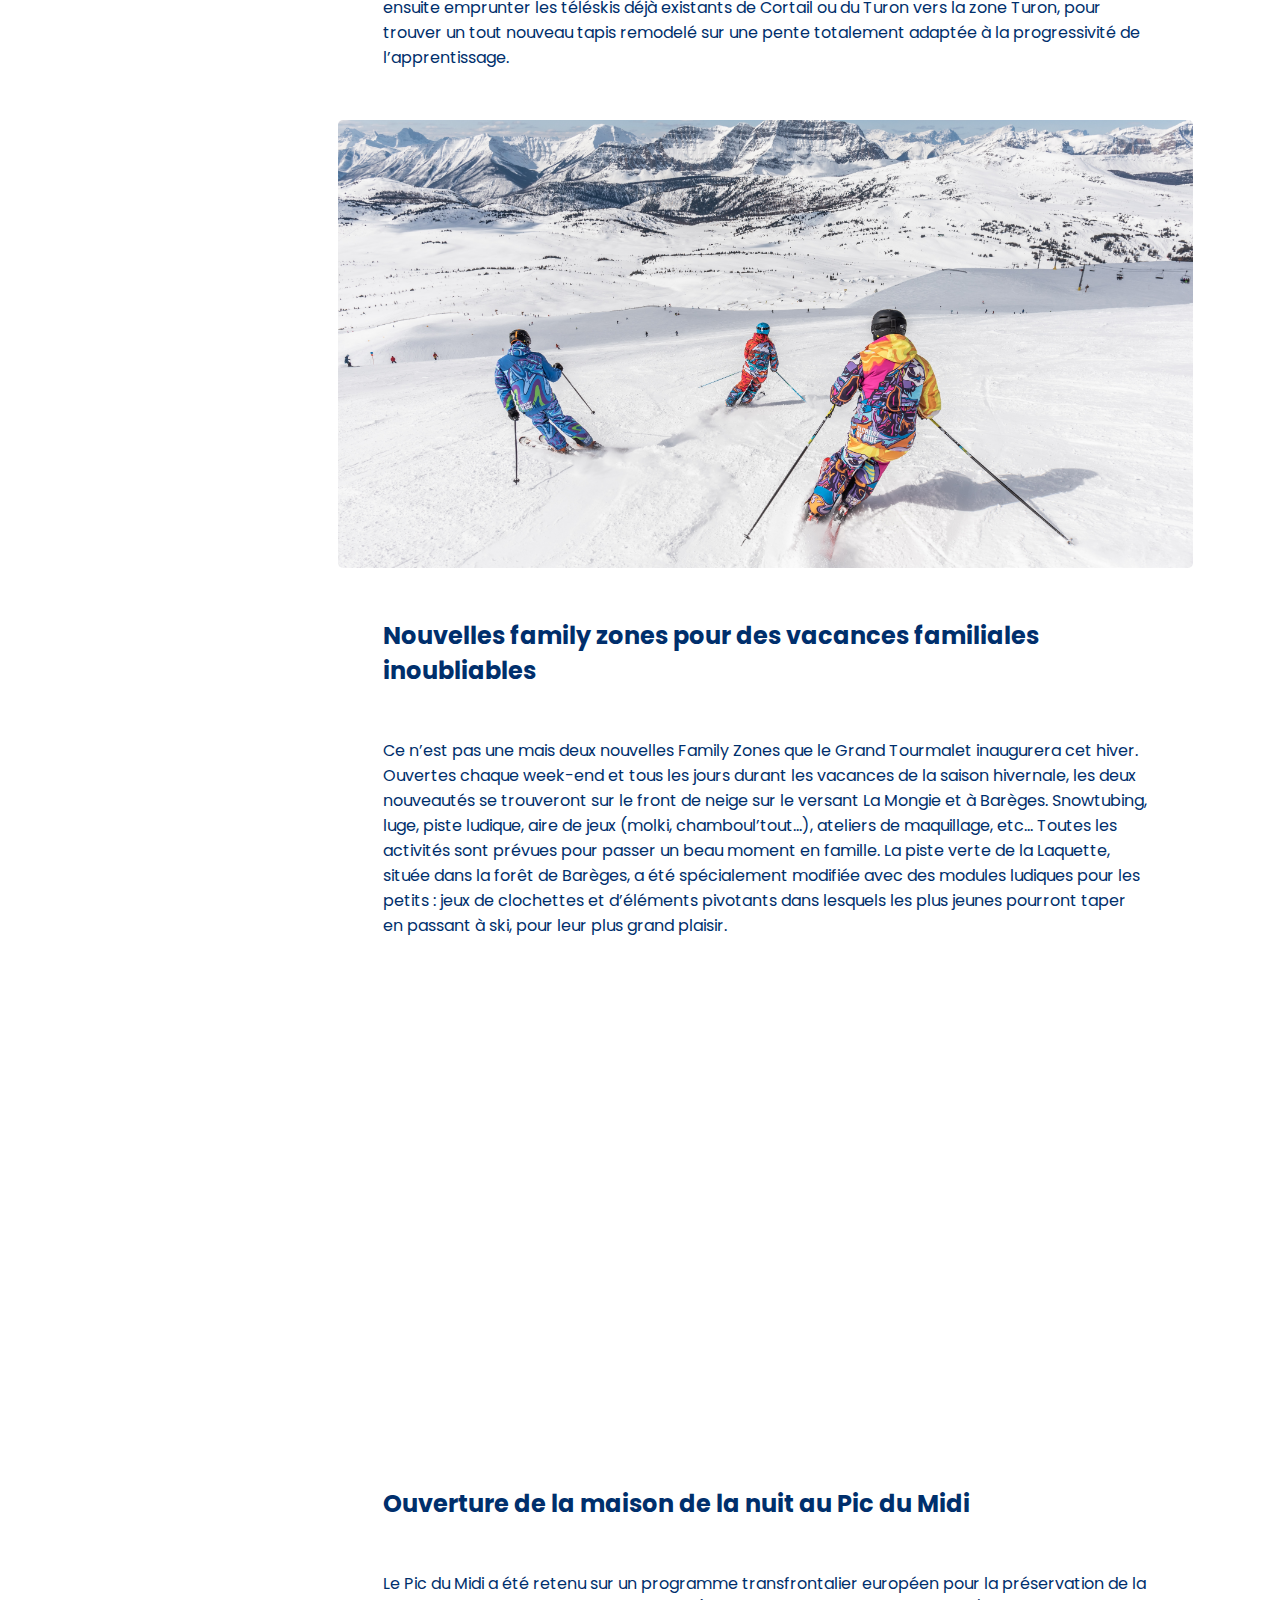
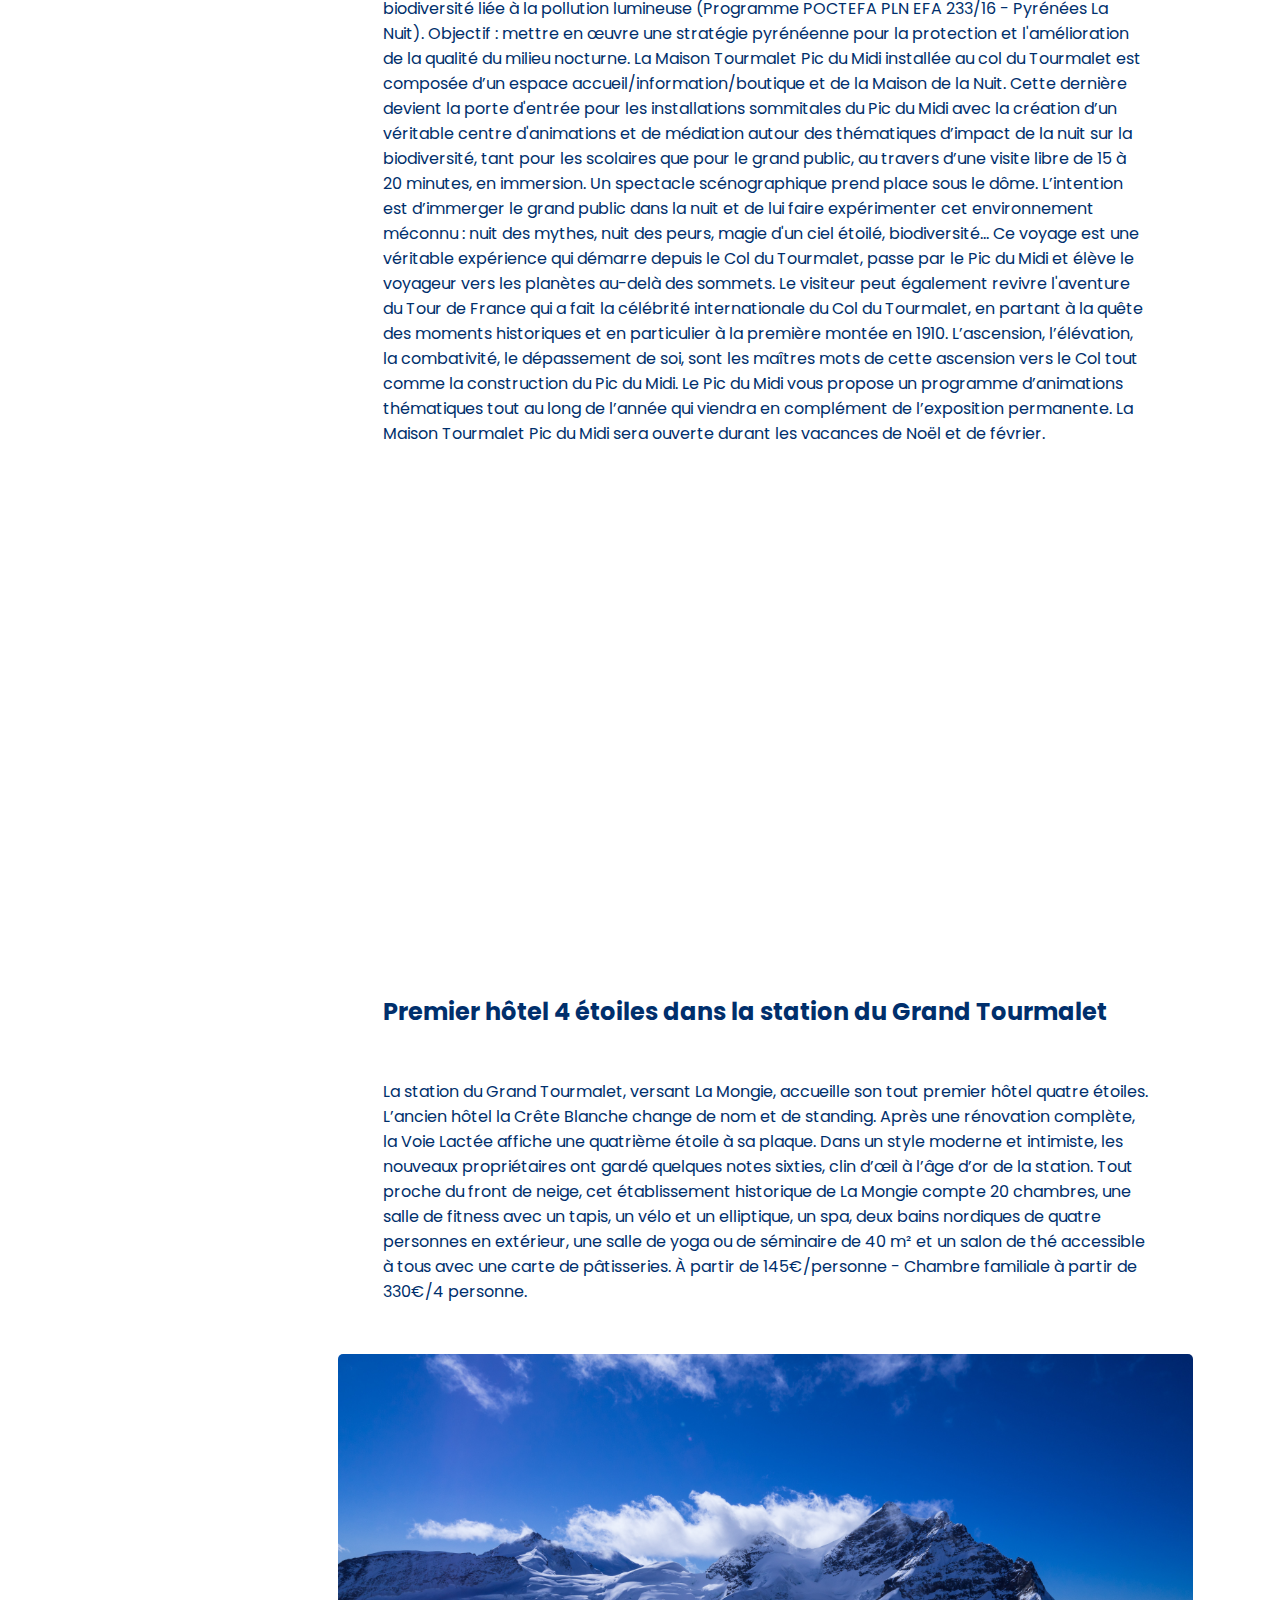
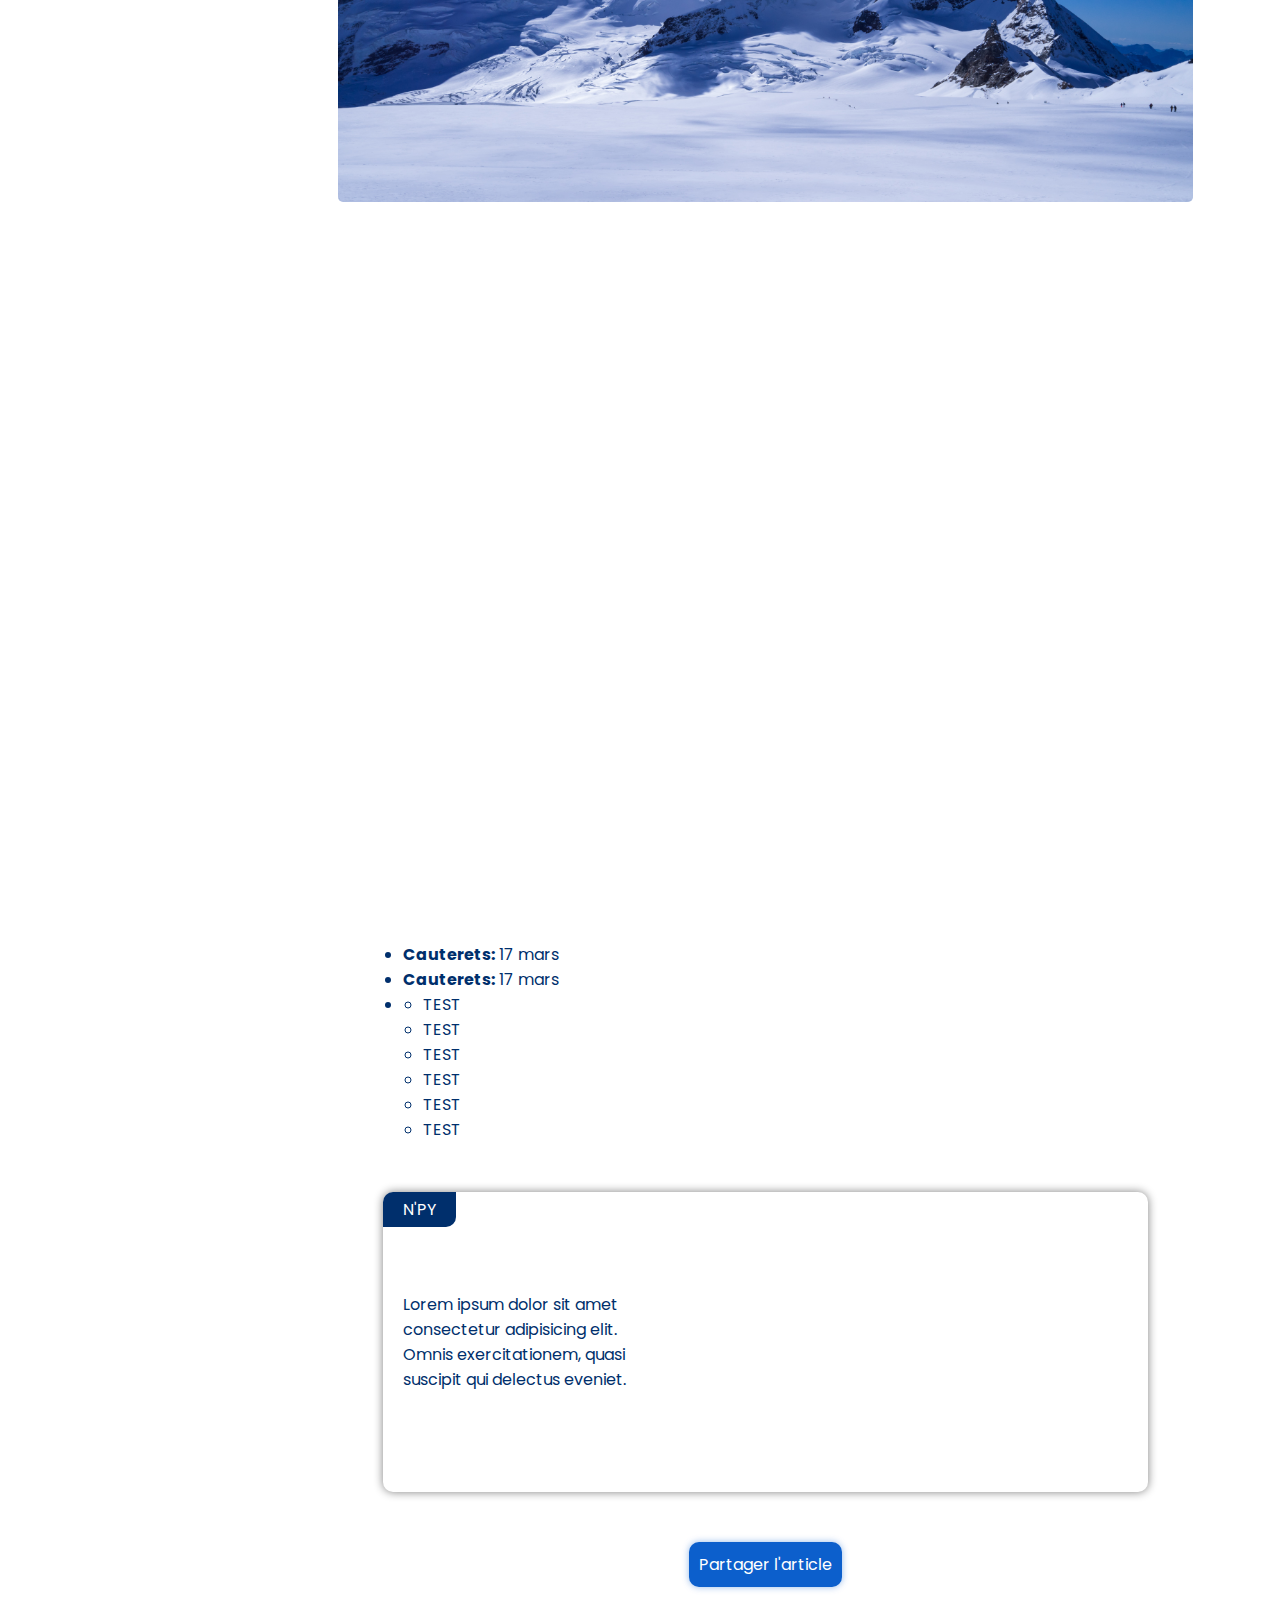
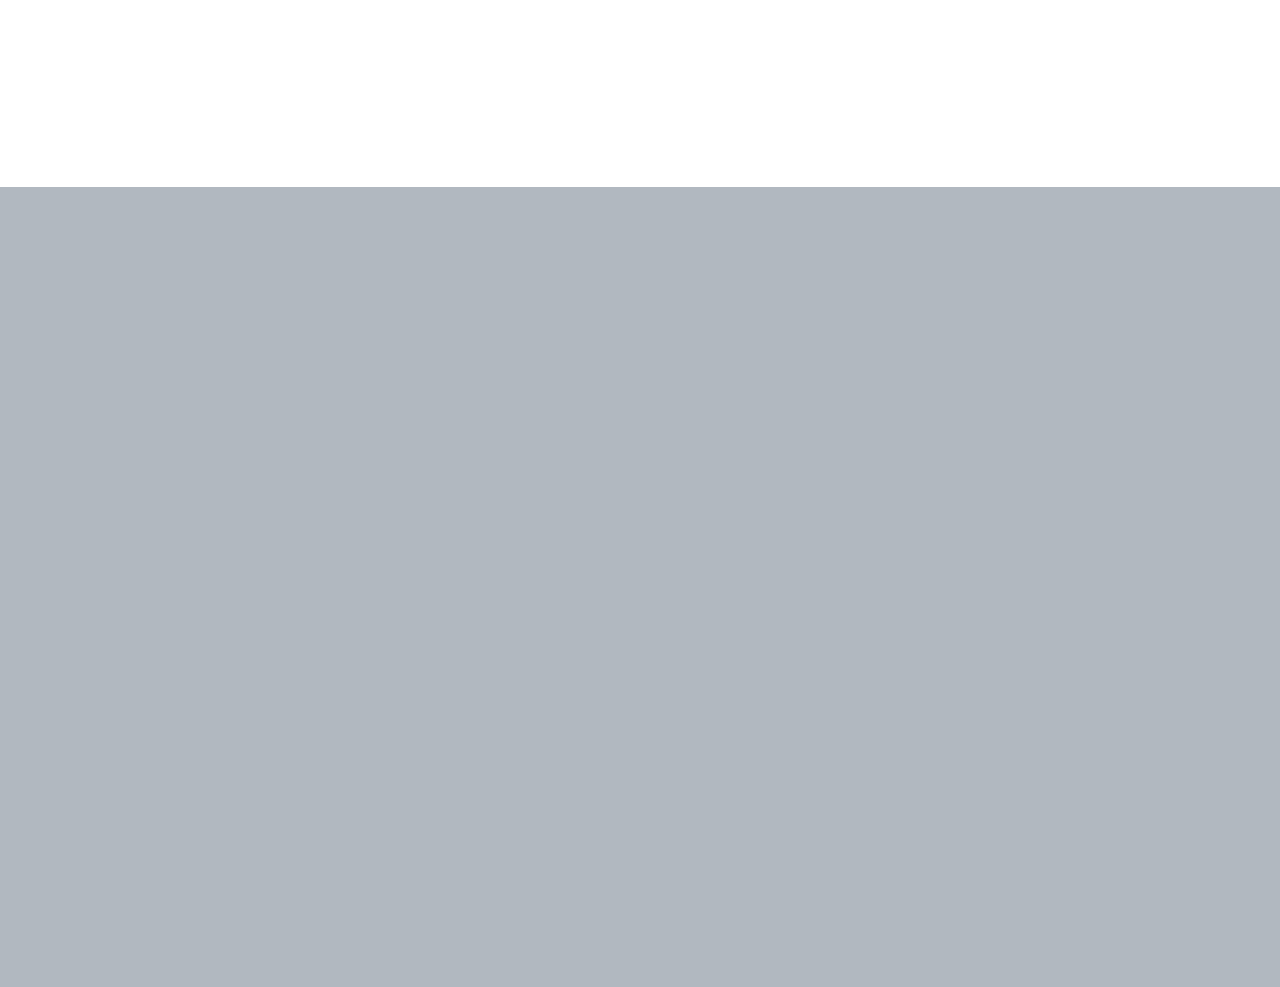
==== commit 37c0a6cc: "maj22/05" ====
--- a/index.html
+++ b/index.html
@@ -9,10 +9,15 @@
     <link rel="stylesheet" href="https://cdnjs.cloudflare.com/ajax/libs/font-awesome/6.4.0/css/all.min.css">
     <link rel="stylesheet" href="style.css">
     <title>Document</title>
+    <meta name="twitter:card" content="summary_large_image">
+    <meta name="twitter:title" content="The Rock">
+    <meta name="twitter:description" content="A video movie.">
+    <meta name="twitter:url" content="https://www.n-py.com/fr/blog/la-carte-no-souci-la-carte-la-plus-avantageuse-des-pyrenees">
+    <meta name="twitter:image" content="https://www.n-py.com/sites/n-py.com/files/images/paragraphs/2-images/carte-no-souci-npy.jpg">
 </head>
 <body>
     <div class="test">
-        
+    
     </div>
     <div class="scrollbar-cont">
         <div id="scrollbar"></div>
@@ -21,12 +26,12 @@
     <section id="npy-blog">
         <aside>
             <ul id="anchor">
-                <li>Sommaire</li>
+                <li>Sommaire:</li>
             </ul>
         </aside>
         <main>
             <h2 id="ajsdfa">Nouvelle offre de restauration au coeur du domaine skiable du Grand Tourmalet</h2>
-            <p class="framed">La zone des restaurants et les zones parkings accessibles directement depuis le domaine skiable, c’était le projet ambitieux du Grand Tourmalet. Un projet réussi qui ouvre totalement l’entrée sur le domaine d’activités avec une vaste esplanade enneigée accessible aux piétons comme aux skieurs depuis la Chapelle jusqu’au télésiège Sapins. Le déplacement du tapis débutant va permettre un réel apprentissage progressif pour les débutants grâce à son repositionnement dans la Vallée des Indiens sur une pente plus douce. De plus, le nouveau jardin des neiges pour les tout-petits sera accessible de plain-pied, facilitant ainsi l’accès pour les parents. Ils pourront ensuite emprunter les téléskis déjà existants de Cortail ou du Turon vers la zone Turon, pour trouver un tout nouveau tapis remodelé sur une pente totalement adaptée à la progressivité de l’apprentissage.</p>
+            <p class="framed"><a href="#"><b>La zone des restaurants et les zones</b></a> parkings accessibles directement depuis le domaine skiable, c’était le projet ambitieux du Grand Tourmalet. Un projet réussi qui ouvre totalement l’entrée sur le domaine d’activités avec une vaste esplanade enneigée accessible aux piétons comme aux skieurs depuis la Chapelle jusqu’au télésiège Sapins. Le déplacement du tapis débutant va permettre un réel apprentissage progressif pour les débutants grâce à son repositionnement dans la Vallée des Indiens sur une pente plus douce. De plus, le nouveau jardin des neiges pour les tout-petits sera accessible de plain-pied, facilitant ainsi l’accès pour les parents. Ils pourront ensuite emprunter les téléskis déjà existants de Cortail ou du Turon vers la zone Turon, pour trouver un tout nouveau tapis remodelé sur une pente totalement adaptée à la progressivité de l’apprentissage.</p>
             <div class="article-img">
                 <img src="/res/1.jpg" alt="">
             </div>
@@ -215,14 +220,23 @@
                 <iframe width="1280" height="720" src="https://www.youtube.com/embed/_gn2AoYLBKI" title="Week-end ski en mars 2023 : les Pyrénées c&#39;est chouette !" frameborder="0" allow="accelerometer; autoplay; clipboard-write; encrypted-media; gyroscope; picture-in-picture; web-share" allowfullscreen></iframe>
             </div>
             <ul>
-                <li>asd</li>
-                <li>asd</li>
-                <li>asd</li>
+                <li><b>Cauterets:</b> 17 mars</li>
+                <li><b>Cauterets:</b> 17 mars</li>
+                <li>
+                    <ul>
+                        <li>TEST</li>
+                        <li>TEST</li>
+                        <li>TEST</li>
+                        <li>TEST</li>
+                        <li>TEST</li>
+                        <li>TEST</li>
+                    </ul>
+                </li>
             </ul>
             <div id="npy-pub">
                 <div class="first-page">
                     <div class="desc">
-                        <h3>Lorem ipsum dolor sit amet consectetur adipisicing elit. Omnis exercitationem, quasi suscipit qui delectus eveniet.</h3>
+                        <p>Lorem ipsum dolor sit amet consectetur adipisicing elit. Omnis exercitationem, quasi suscipit qui delectus eveniet.</p>
                     </div>
                     <div class="img">
                         <img src="res/2.jpg" alt="">
@@ -233,7 +247,7 @@
                         <img src="res/1.jpg" alt="">
                     </div>
                 </div>
-                <h3>N'PY</h3>
+                <p>N'PY</p>
             </div>
             <button class="partager">Partager l'article</button>
         </main>
@@ -285,7 +299,7 @@
                     <li><i class="fa-brands fa-facebook-f awsm"></i></li>
                     <li><a href=""><i class="fa-brands fa-facebook-messenger awsm"></i></a></li>
                     <li><i class="fa-brands fa-linkedin-in awsm"></i></li>
-                    <li><i class="fa-brands fa-twitter awsm"></i></li>
+                    <li><i class="fa-brands fa-twitter awsm social_share" data-type="twitter"></i></li>
                     <li><i class="fa-brands fa-whatsapp awsm"></i></li>
                     <li><i class="fa-solid fa fa-envelope awsm"></i></li>
                 </ul> 
@@ -301,5 +315,7 @@
     <script src="https://cdnjs.cloudflare.com/ajax/libs/gsap/3.6.1/ScrollTrigger.min.js"></script>
     <script src="https://cdnjs.cloudflare.com/ajax/libs/gsap/3.11.5/ScrollToPlugin.min.js"></script>
     <script src="js.js"></script>
+    <script src="jsshare.js"></script>
+    <script type="module" src="share.js"></script>
 </body>
 </html>--- a/style.css
+++ b/style.css
@@ -105,6 +105,11 @@
 }
 #npy-blog aside a {
     text-decoration: none;
+    display: -webkit-box;
+    -webkit-line-clamp: 2; /* Limit to 2 lines */
+    -webkit-box-orient: vertical;
+    overflow: hidden;
+    text-overflow: ellipsis;
 }
 
 
@@ -132,7 +137,7 @@
     overflow: hidden;
     width: 95%;
     height: 550px;
-    border-radius: 10px;
+    border-radius: 5px;
 }
 #npy-blog main .article-img img {
     min-width: 100%;
@@ -142,7 +147,12 @@
 #npy-blog main ul li {
     margin-left: 20px;
 }
-
+#npy-blog main p a {
+    color: #ec602f;
+}
+#npy-blog main p a:hover {
+    border-bottom: 1px dashed #ec602f;
+}
 /* 
 gallery 
 gallery
@@ -290,11 +300,11 @@
     display: flex;
     justify-content: center;
     align-items: center;
-    flex-basis: 70%;
+    flex-basis: 65%;
     height: 100%;
     width: 100%;
     background-color: aliceblue;
-    border-radius: 15px;
+    border-radius: 10px;
     overflow: hidden;
 }
 
@@ -306,20 +316,26 @@
 #npy-blog main .carousel .card .card-desc{
     display: flex;
     flex-direction: column;
-    justify-content: flex-start;
+    justify-content: center;
     gap: 5px;
     flex: 1;
     width: 100%;
     padding-inline: 20px;
     overflow: hidden;
 }
+#npy-blog main .carousel .card .card-desc p,
+#npy-blog main .carousel .card .card-desc h4 {
+  display: -webkit-box;
+  -webkit-line-clamp: 2; /* Limit to 2 lines */
+  -webkit-box-orient: vertical;
+  overflow: hidden;
+  text-overflow: ellipsis;
+}
 #npy-blog main .carousel .card .card-desc p{
     font-size: 14px;
-    line-height: 20px;
 }
 #npy-blog main .carousel .card .card-desc h4{
     font-size: 20px;
-    line-height: 25px;
 }
 
 /* video container */
@@ -490,7 +506,7 @@
 }
 
 #npy-blog #popup-container.active {
-    display: block;
+    /* display: block; */
 }
 #npy-blog #popup-container .popup-content {
     width: 100%;
@@ -902,12 +918,14 @@
 #npy-pub:hover .second-page {
     top: 0;
 }
-#npy-pub > h3 {
+#npy-pub > p {
     position: absolute;
     left: 0;
-    bottom: 0;
-    padding: 10px 20px;
-    border-radius: 10px;
+    top: 0;
+    padding: 5px 20px;
+    border-bottom-right-radius: 10px;
+    background-color: #002f6c;
+    color: white;
 }
 
 
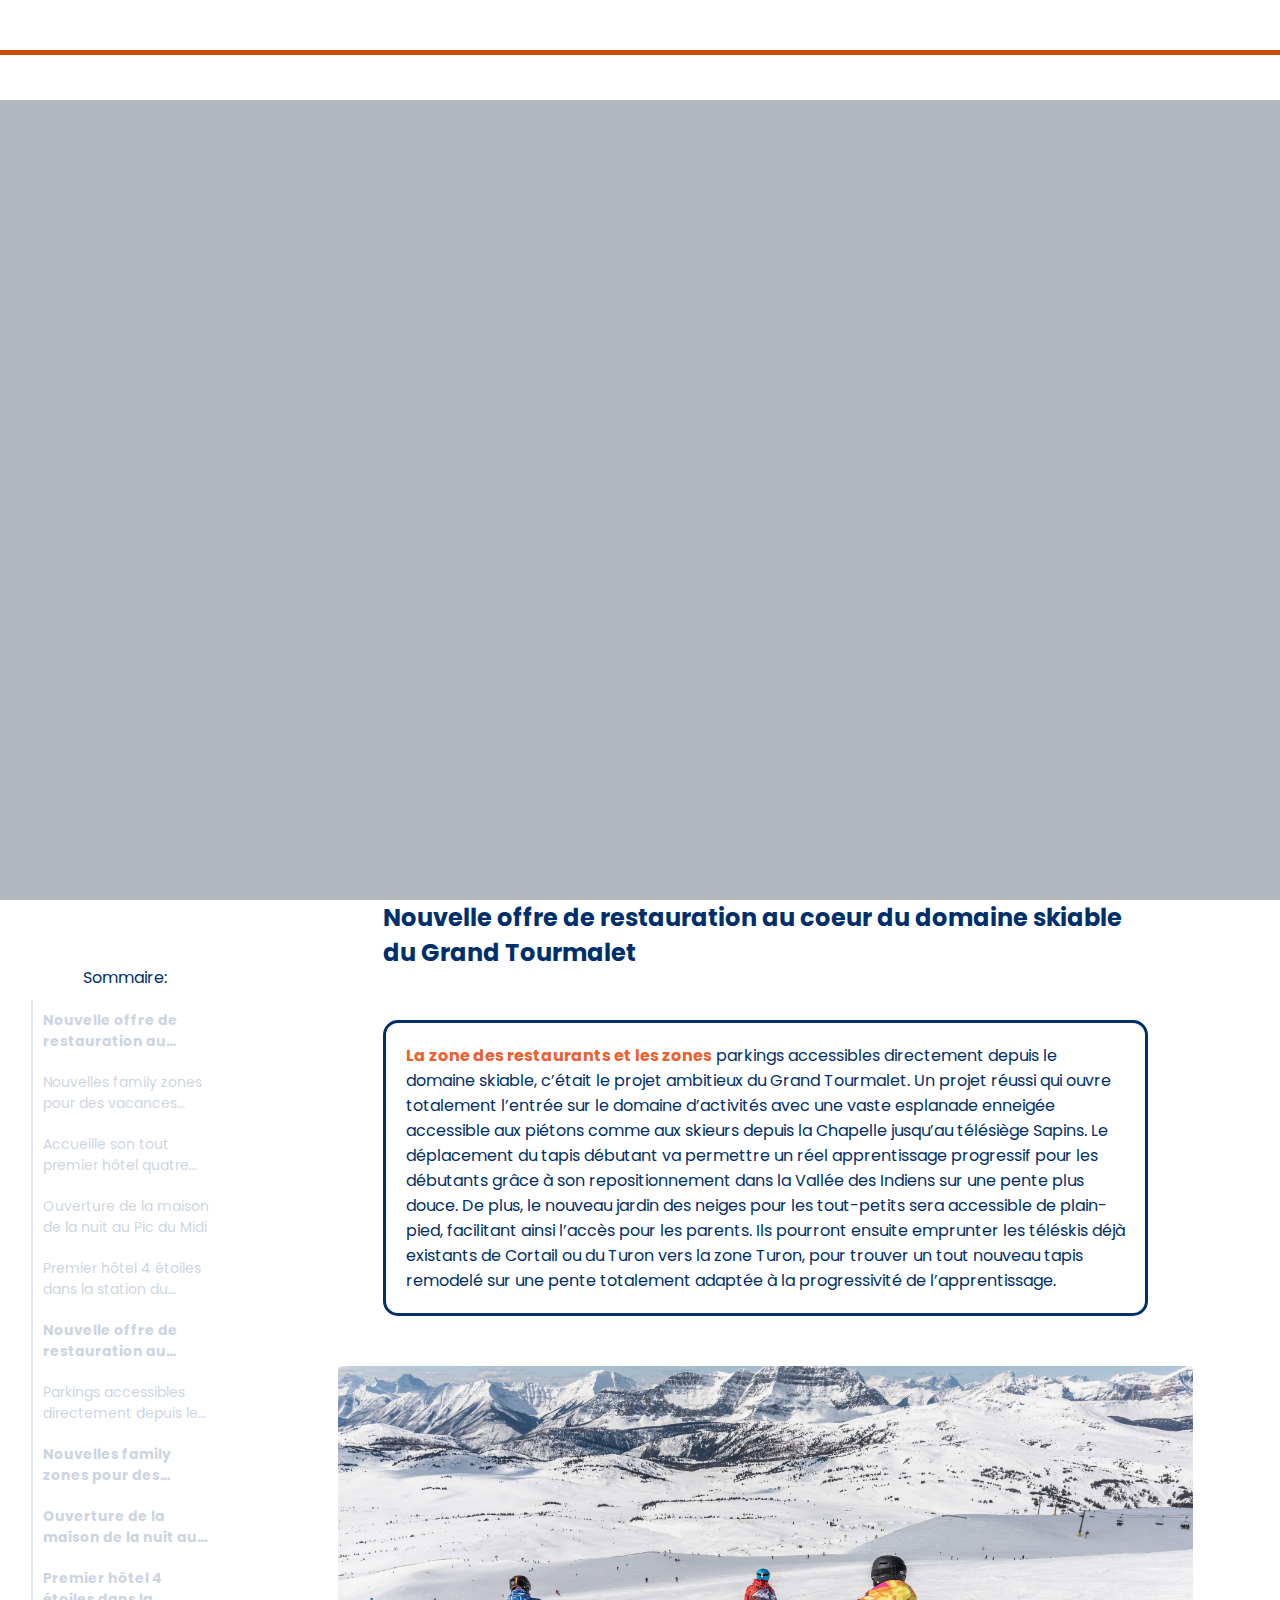
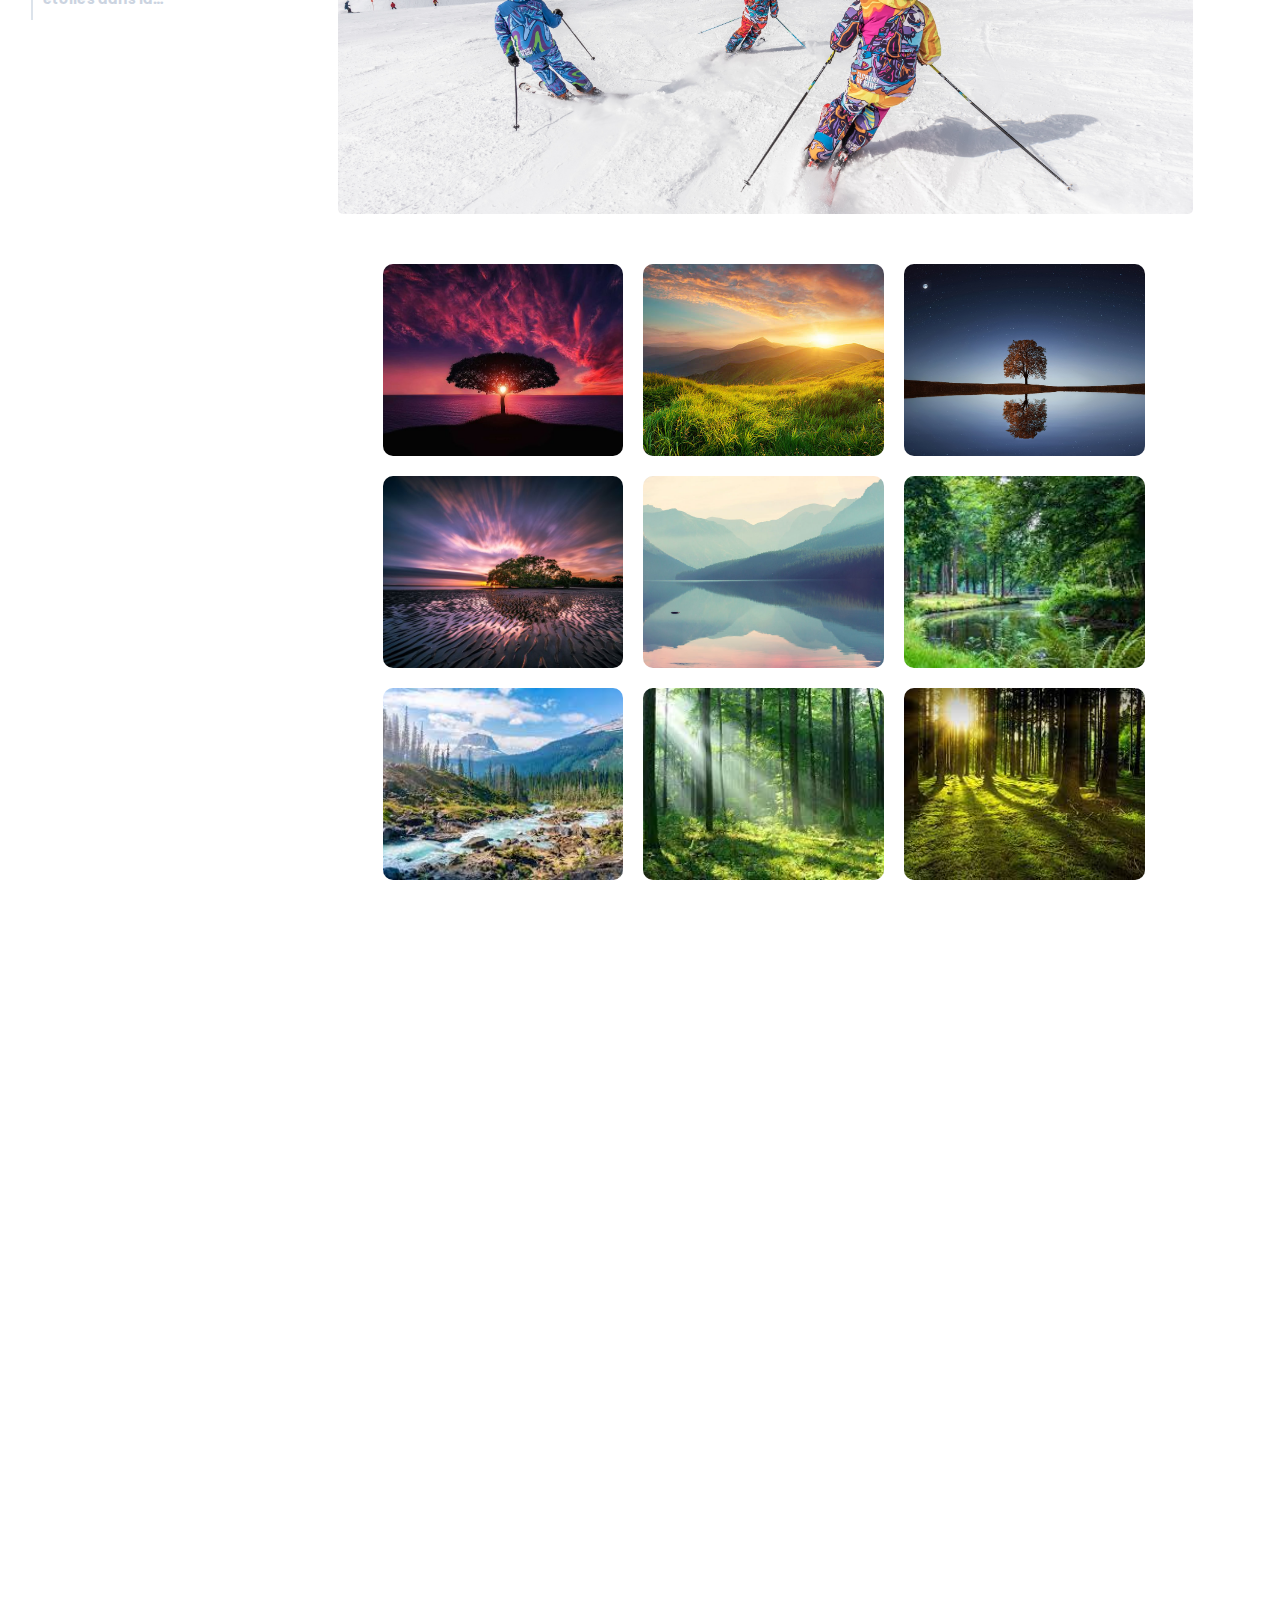
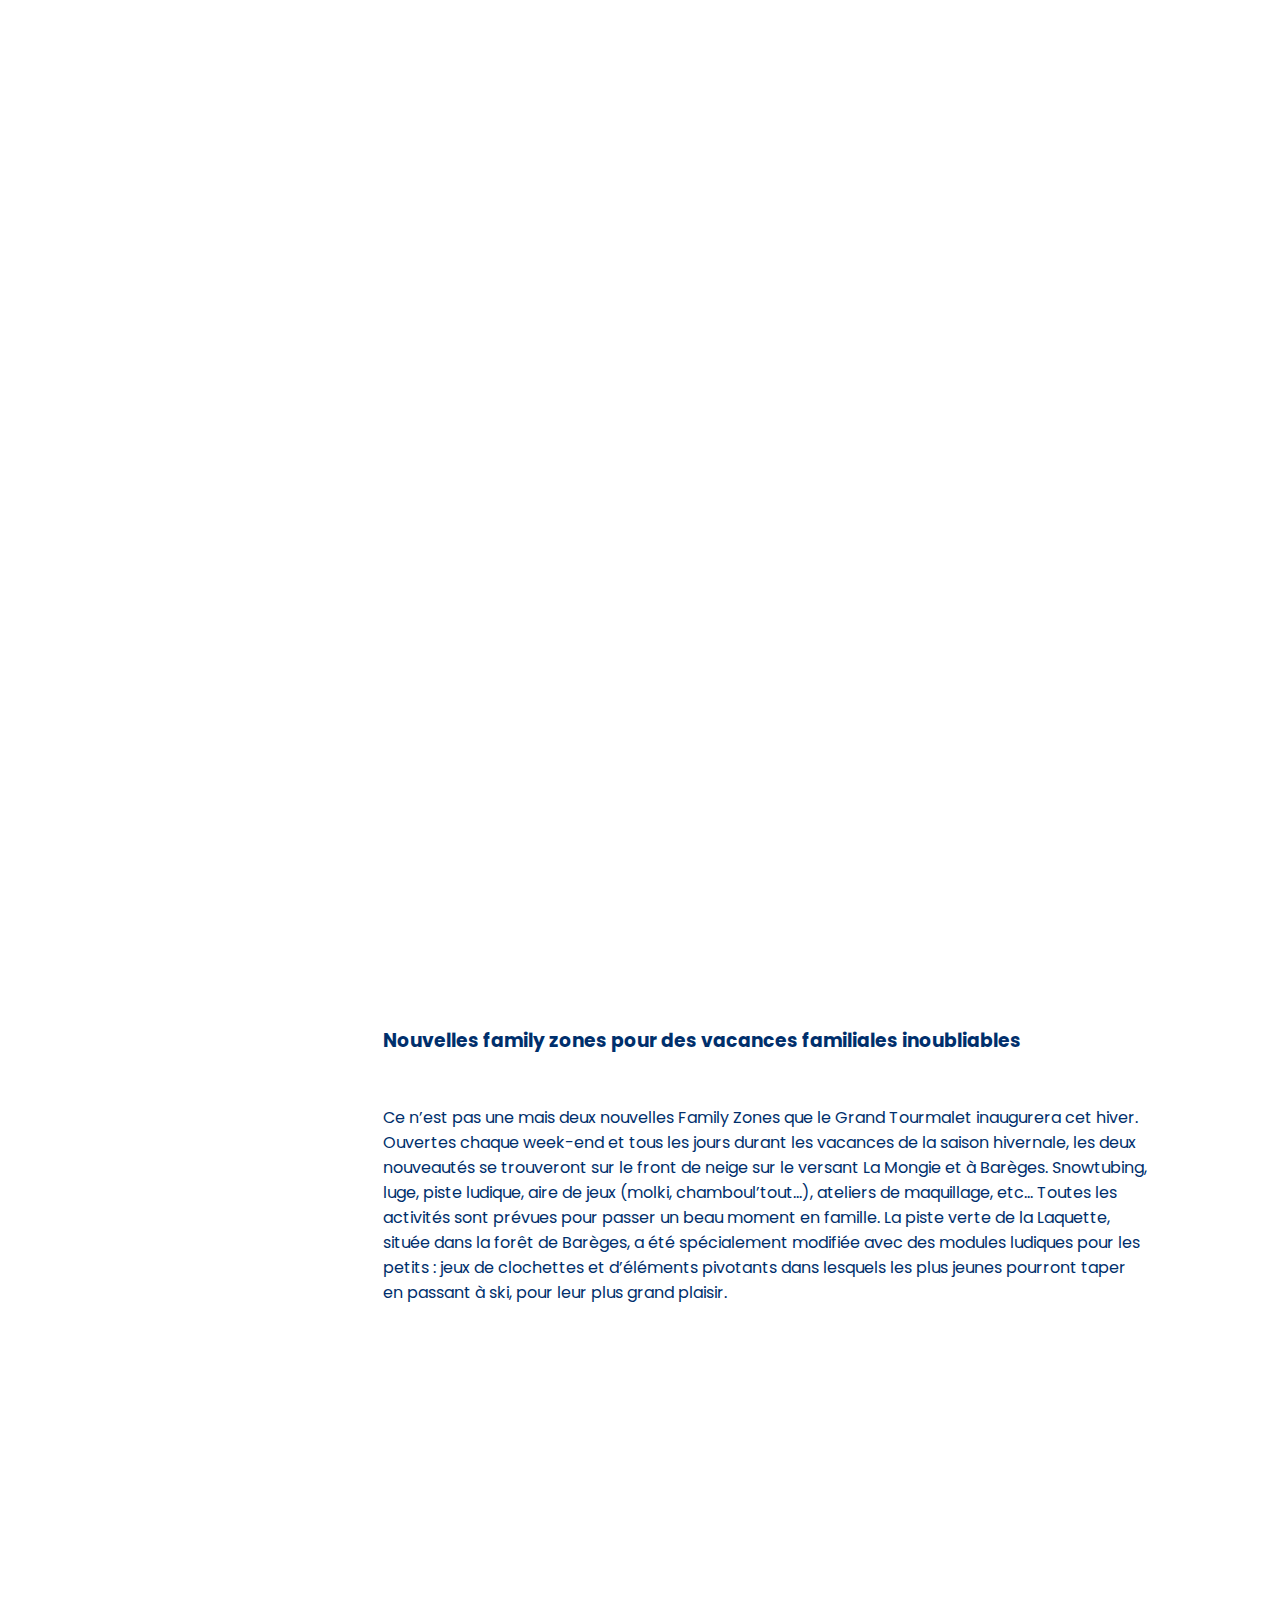
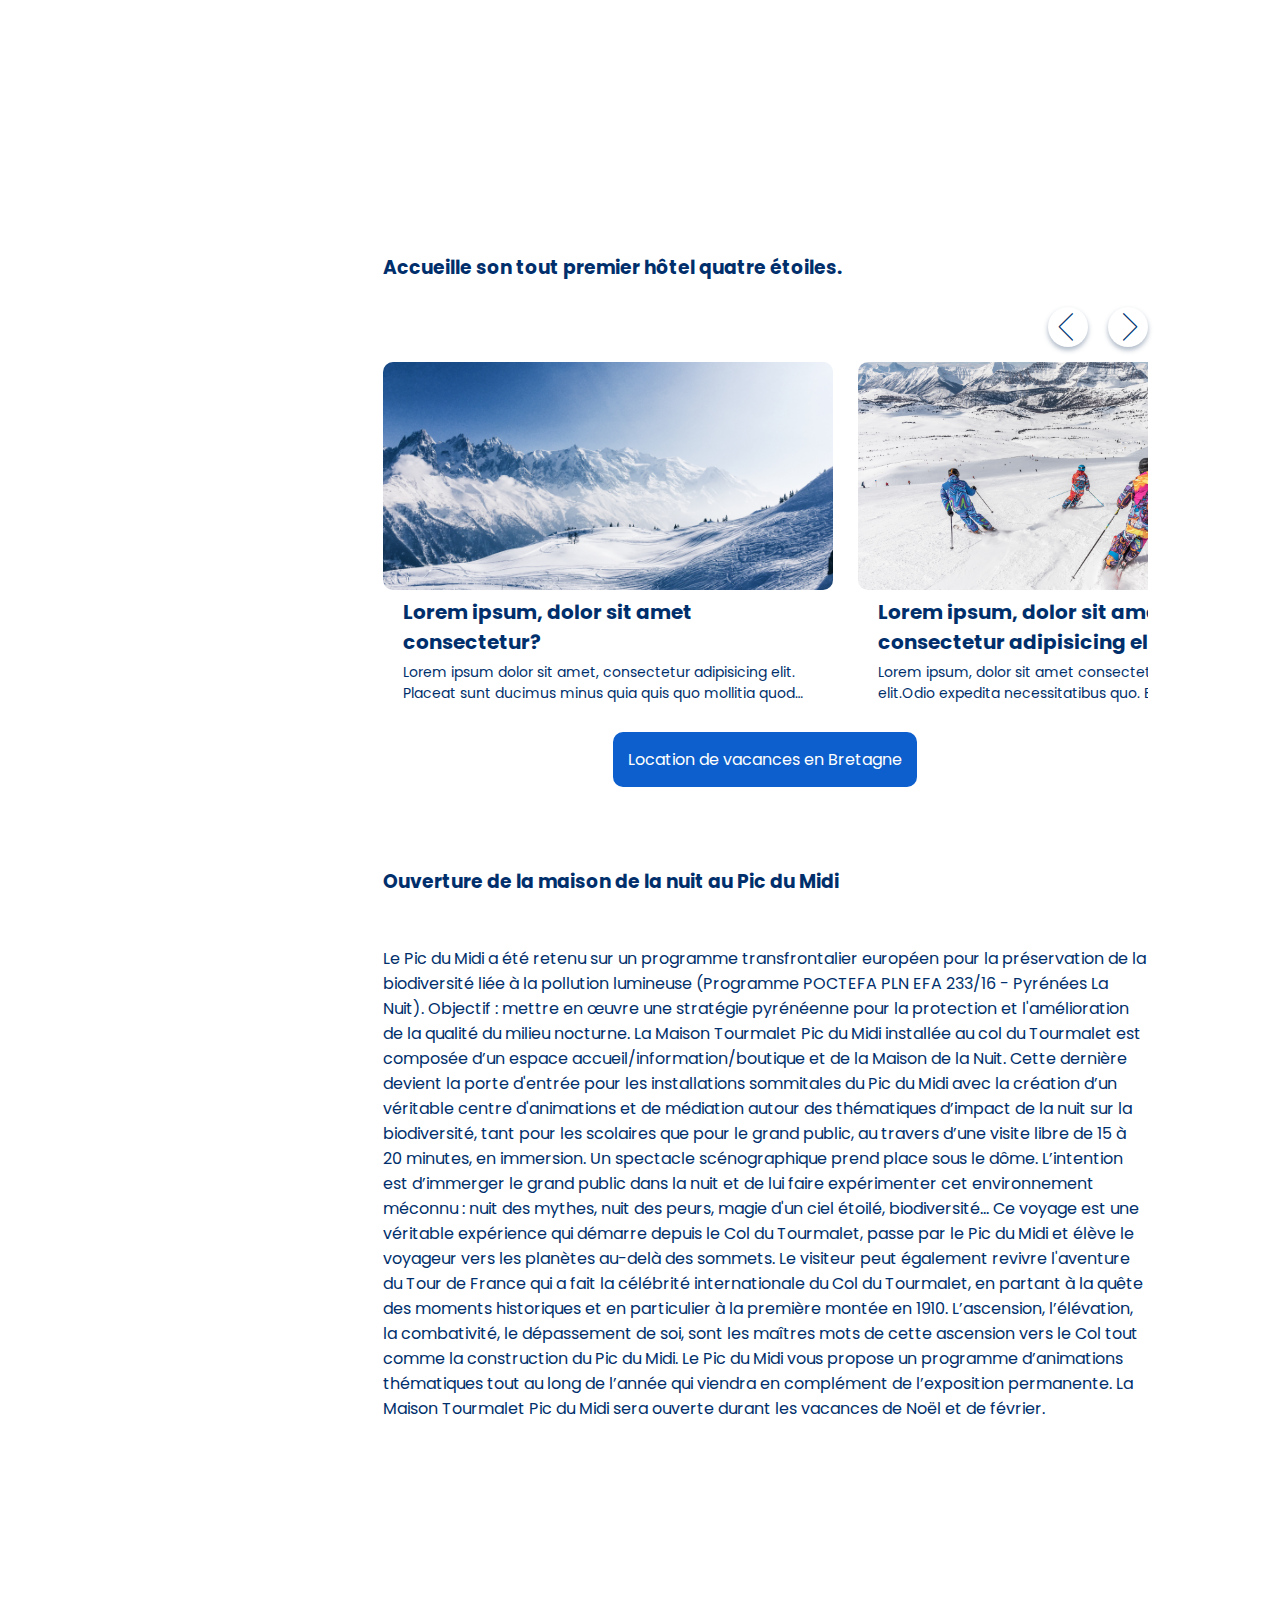
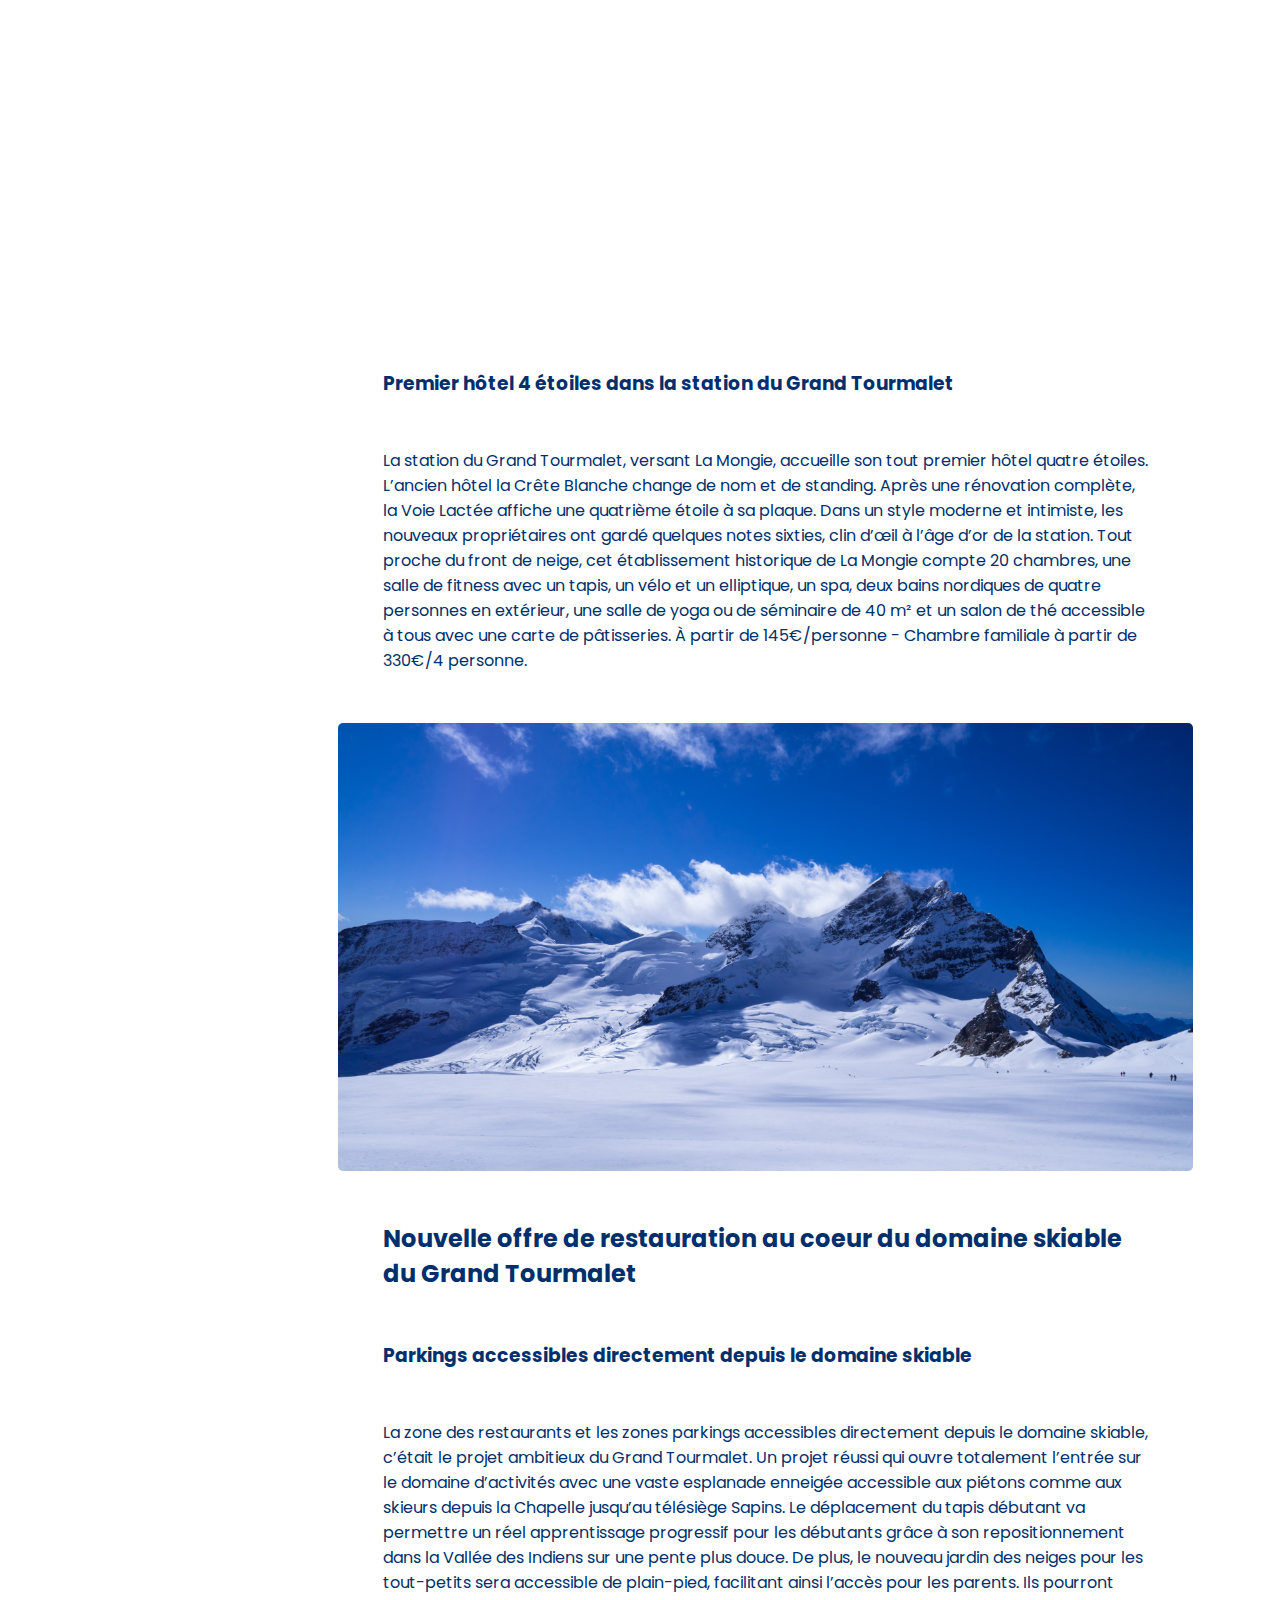
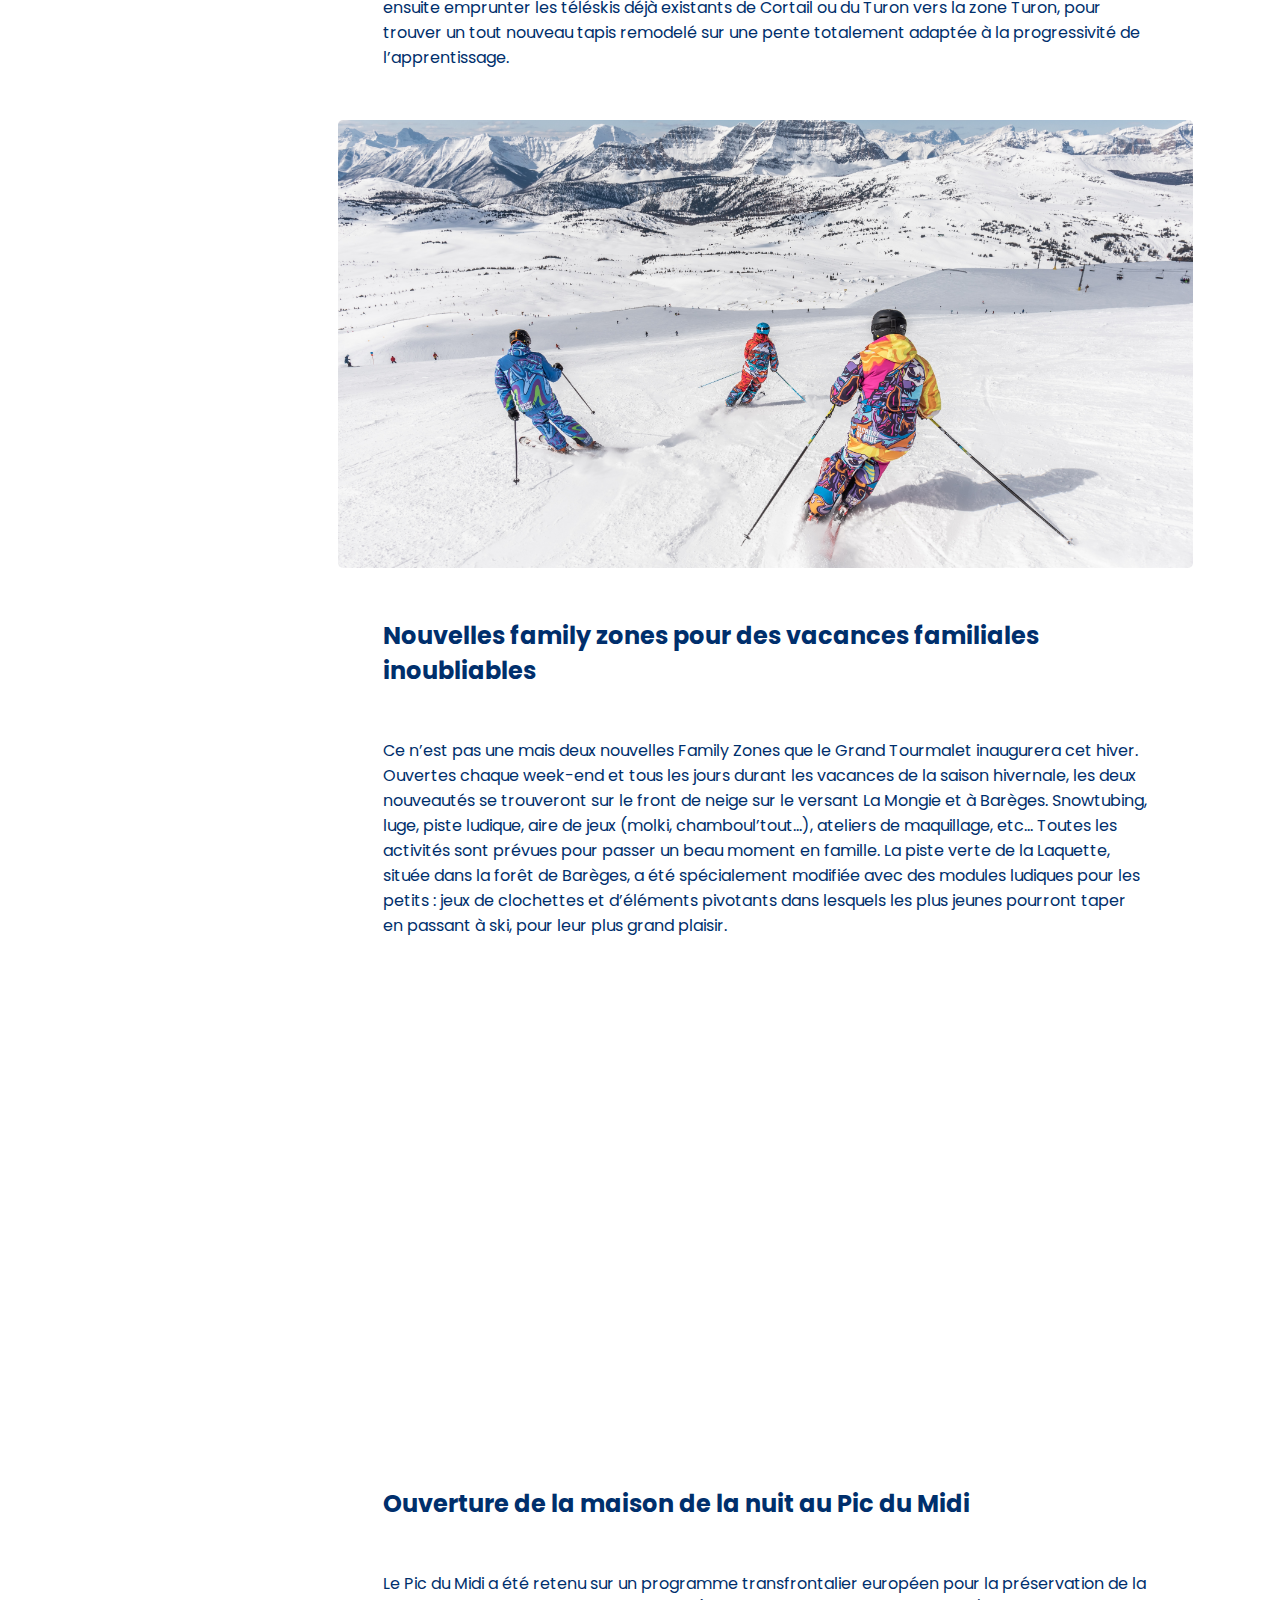
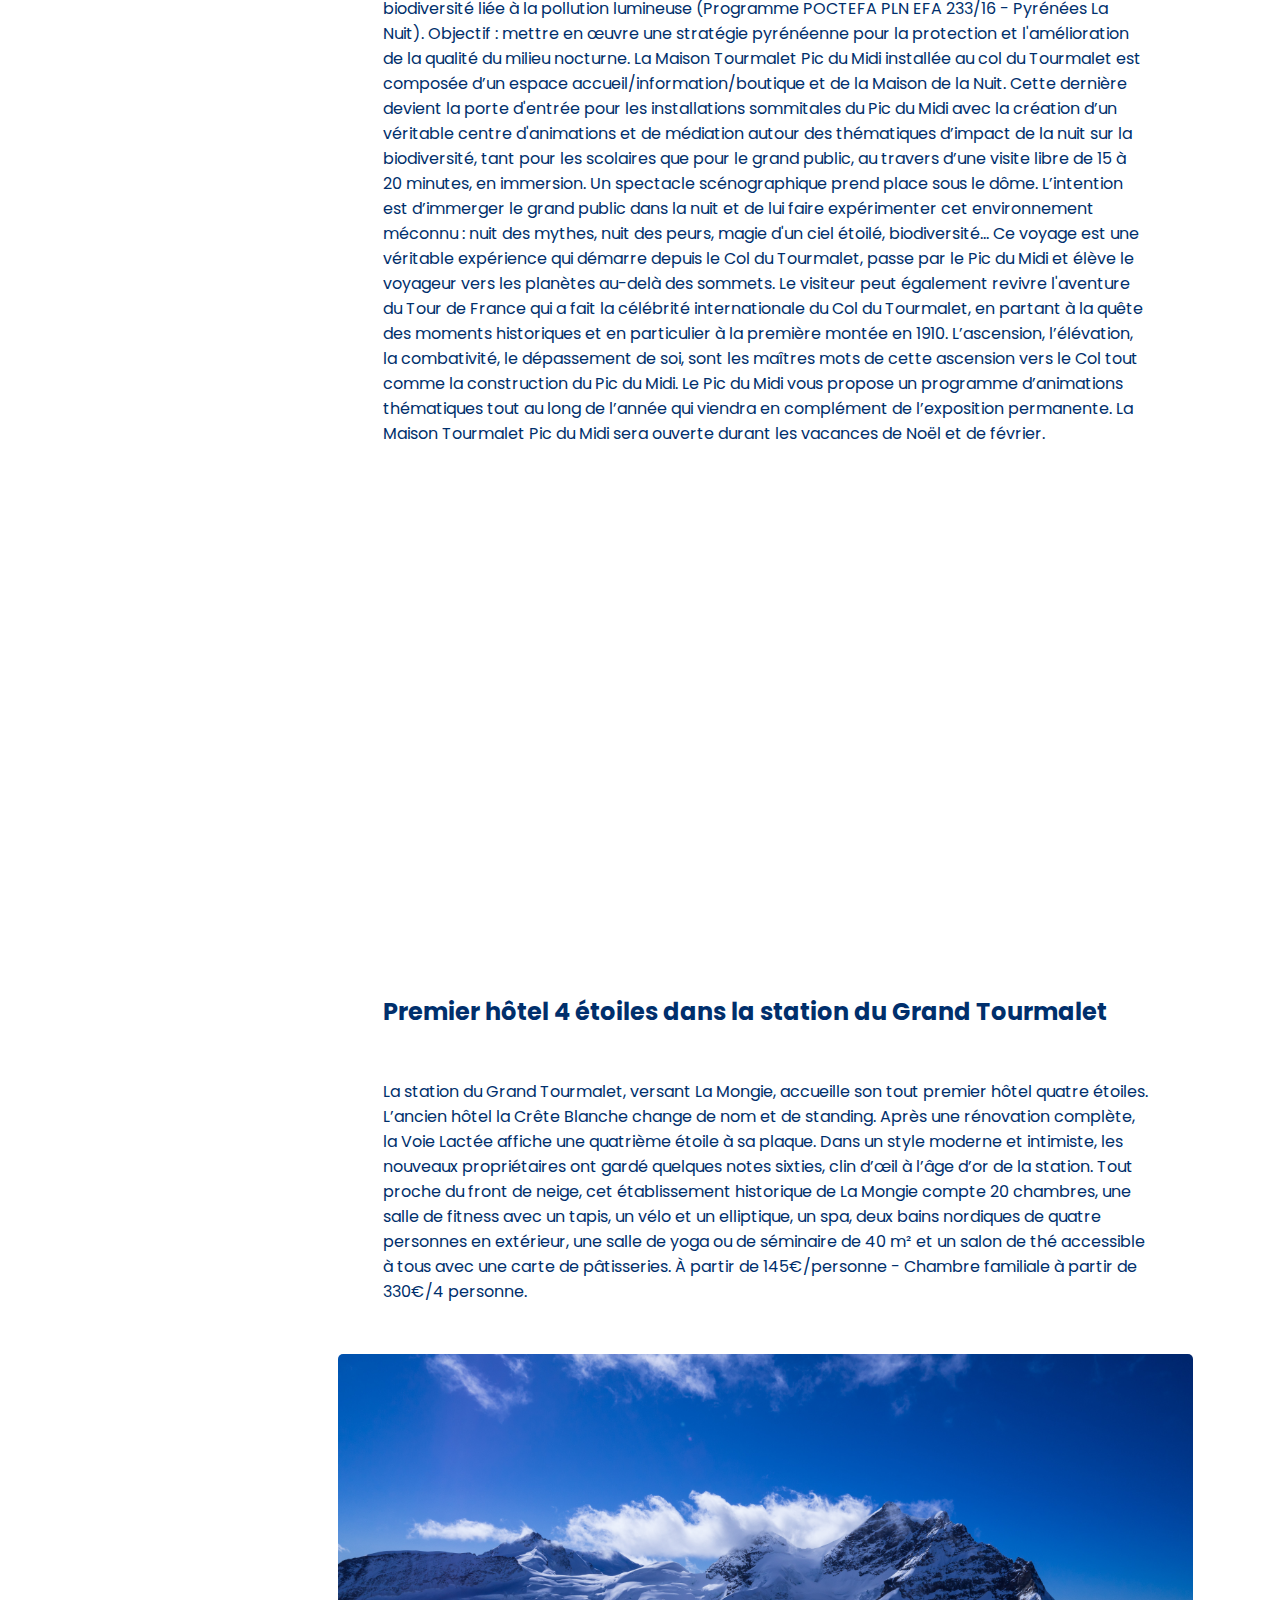
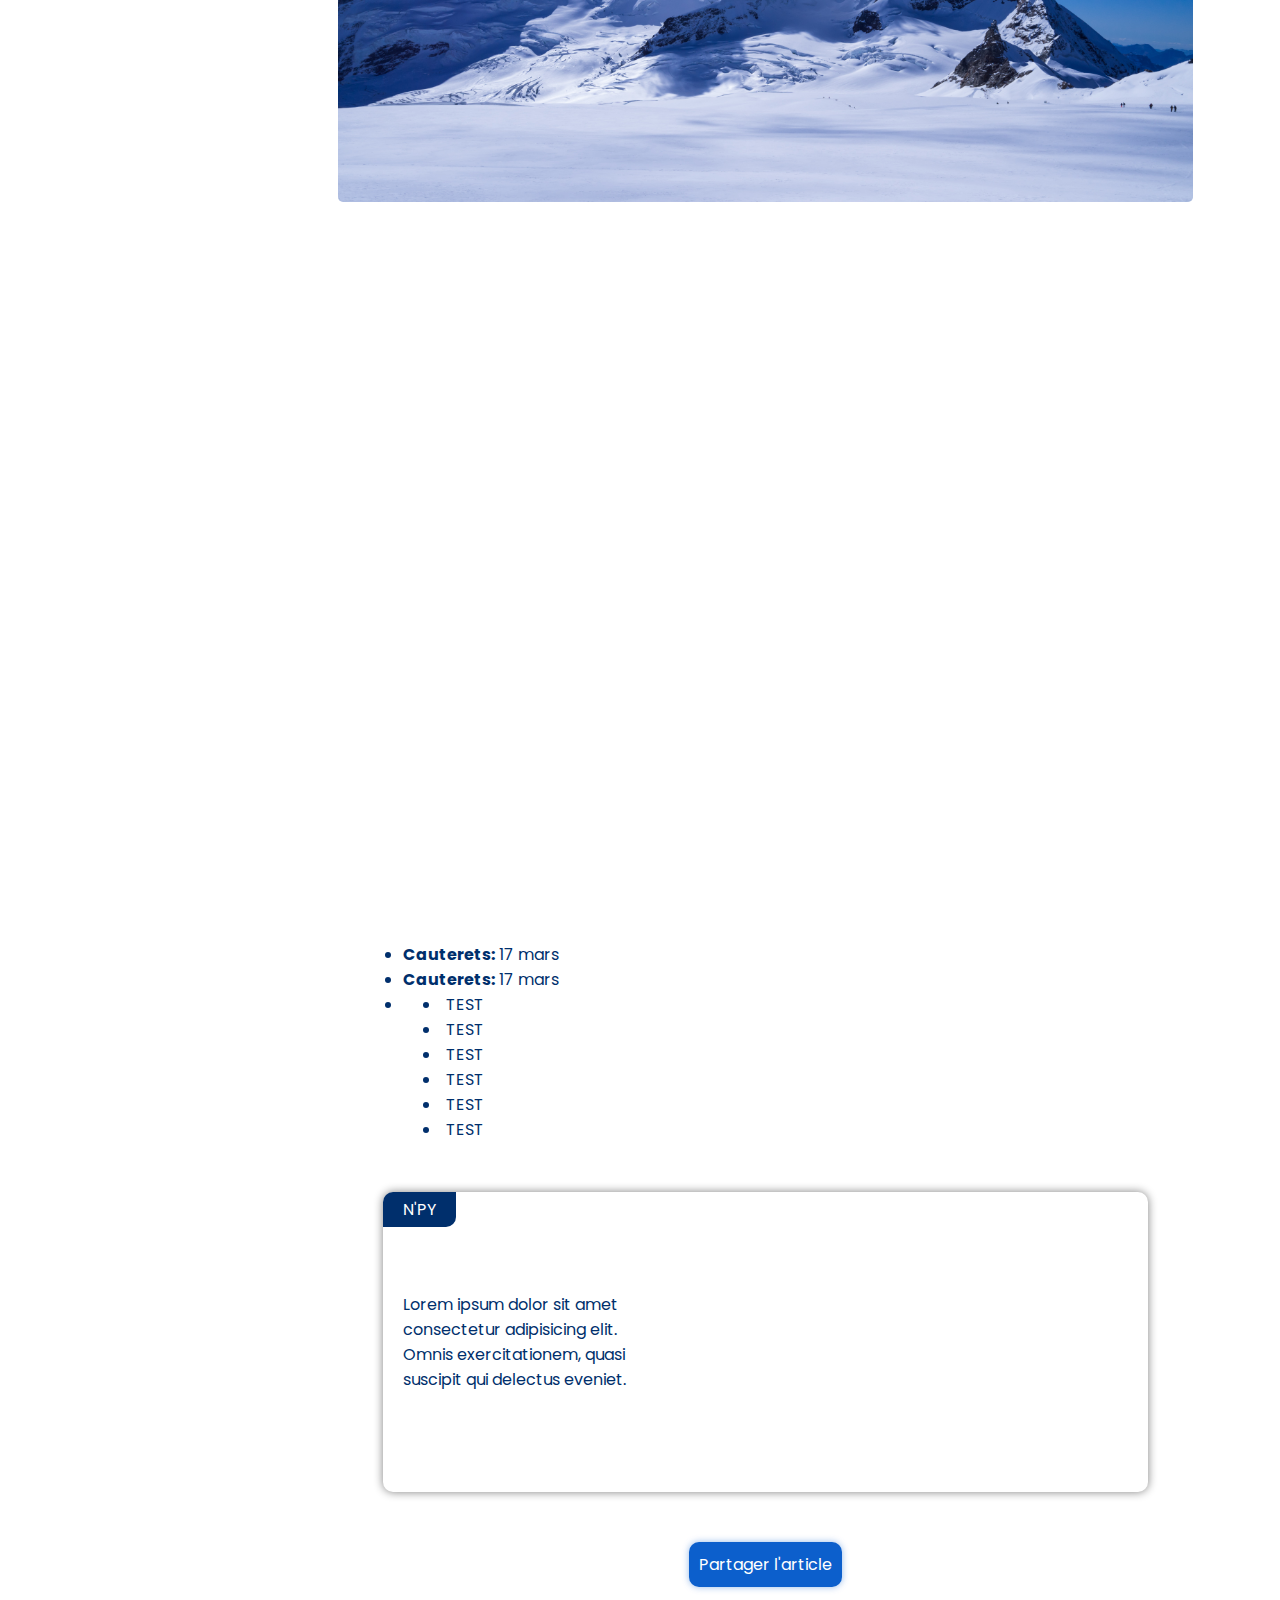
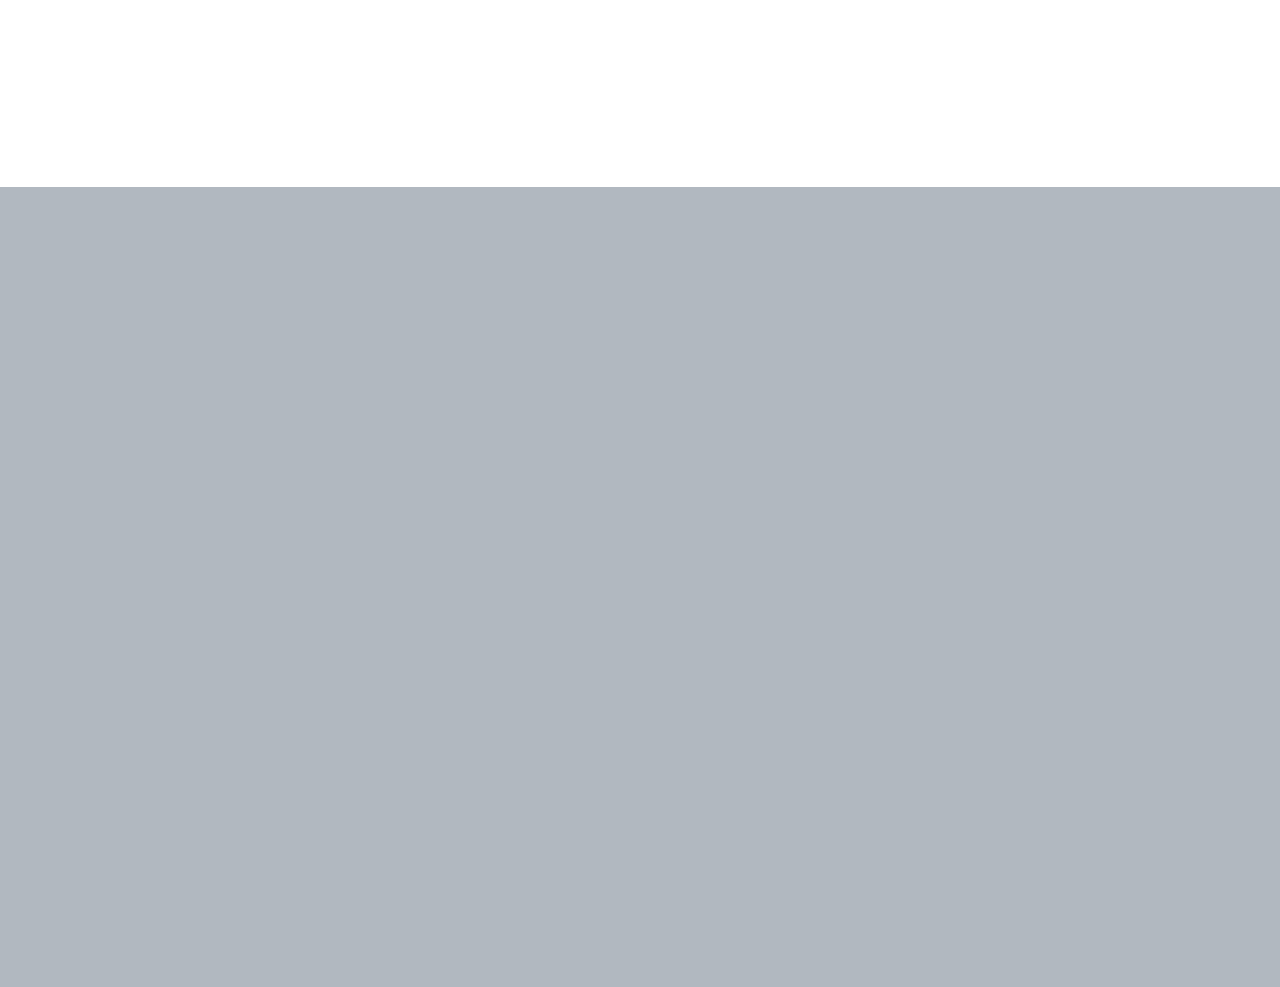
==== commit 474d71b6: "asd" ====
--- a/index.html
+++ b/index.html
@@ -217,7 +217,7 @@
                 <img src="/res/4.jpg" alt="">
             </div>
             <div id="video-container">
-                <iframe width="1280" height="720" src="https://www.youtube.com/embed/_gn2AoYLBKI" title="Week-end ski en mars 2023 : les Pyrénées c&#39;est chouette !" frameborder="0" allow="accelerometer; autoplay; clipboard-write; encrypted-media; gyroscope; picture-in-picture; web-share" allowfullscreen></iframe>
+                <!-- <iframe width="1280" height="720" src="https://www.youtube.com/embed/_gn2AoYLBKI" title="Week-end ski en mars 2023 : les Pyrénées c&#39;est chouette !" frameborder="0" allow="accelerometer; autoplay; clipboard-write; encrypted-media; gyroscope; picture-in-picture; web-share" allowfullscreen></iframe> -->
             </div>
             <ul>
                 <li><b>Cauterets:</b> 17 mars</li>
--- a/style.css
+++ b/style.css
@@ -6,6 +6,81 @@
     font-family: 'Poppins';
     /* scroll-behavior: smooth; */
 }
+/* 
+drupal
+drupal 
+drupal
+drupal 
+drupal
+drupal 
+drupal
+drupal 
+*/
+.container {
+    max-width: 100% !important;
+    margin: 0px auto;
+    position: relative;
+    padding-left: 0 !important;
+}
+
+@media screen and (max-width: 93.75em) {
+    .container {
+        max-width: 100% !important;
+    }
+}
+
+@media print,screen and (max-width: 74.99875em) {
+    .container {
+        max-width: 100% !important;
+    }
+}
+
+@media print,screen and (max-width: 63.99875em) {
+    .container {
+        max-width: 100% !important;
+    }
+}
+
+@media print,screen and (max-width: 39.99875em) {
+    .container {
+        max-width: 100% !important;
+        padding: 0px 20px
+    }
+}
+
+@media screen and (max-width: 400px) {
+    .container {
+        max-width: 100% !important;
+    }
+}
+
+@media screen and (min-width: 93.8125em) {
+    .container_small {
+        padding-left: 0 !important;
+        padding-right: 0 !important;
+    }
+}
+
+@media screen and (min-width: 93.8125em) {
+    .container_smallest {
+        padding-left: 0 !important;
+        padding-right: 0 !important;
+    }
+}
+
+.paragraph_30_42 .list_cols {
+    width: 100% !important;
+    margin-left: 0 !important;
+    margin-right: 0 !important;
+}
+.paragraph_30_42 .list_cols>li {
+    padding-left: 0 !important;
+    padding-right: 0 !important;
+}
+.rte ul li:before {
+    all: unset;
+}
+
 #npy-blog h1,h2,h3,h4,h5,h6,p,a,li {
     color: #002f6c;
 }
@@ -24,11 +99,12 @@
     display: flex;
     height: fit-content;
     padding-bottom: 100px;
+    margin-inline: auto;
+    max-width: 100vw;
 }
 #npy-blog aside {
     min-width: 340px;
     width: 340px;
-    position: relative;
 }
 #npy-blog main {
     display: flex;
@@ -38,8 +114,15 @@
     scroll-snap-type: y;
     margin: auto;
 }
+#npy-blog main * ul {
+    list-style: inside !important;
+}
 #npy-blog aside ul {
-    list-style: none;
+    top: 100px;
+    list-style: none !important;
+    list-style-type: none !important;
+    margin: 0;
+    padding: 0;
     height: fit-content;
     display: flex;
     flex-direction: column;
@@ -50,11 +133,6 @@
 }
 #npy-blog aside ul.active {
     position: fixed;
-    margin-top: 0;
-    top: 55px;
-    left: 0;
-    bottom: 0;
-    width: 340px;
 }
 #npy-blog aside ul::-webkit-scrollbar-thumb{
     width: 5px;
@@ -75,11 +153,6 @@
 #npy-blog aside ul:hover::-webkit-scrollbar-thumb,
 #npy-blog aside ul:hover::-webkit-scrollbar {
     display: block;
-}
-#npy-blog aside ul.fix-bottom {
-    position: absolute;
-    top: auto;
-    bottom: 0;
 }
 #npy-blog aside ul li{
     position: relative;
@@ -219,10 +292,6 @@
     width: 100%;
     background-color: #ca4b02;
 }
-
-
-
-
 
 
 /* 
@@ -931,74 +1000,3 @@
 
 
 
-#test-pub div:nth-child(3) h3 {
-    overflow: hidden;
-    text-overflow: ellipsis;
-    display: -webkit-box;
-    -webkit-box-orient: vertical;
-    -webkit-line-clamp: 1;
-    line-height: 1.2; /* adjust as needed */
-  }
-  
-  
-
-
-  .container {
-    display: flex;
-    flex-wrap: wrap;
-    gap: 30px;
-    width: 1200px !important;
-  }
-  
-  .item {
-    height: 500px;
-    display: flex;
-    align-items: center;
-    justify-content: center;
-    overflow: hidden;
-    border-radius: 5px;
-    position: relative;
-    box-shadow: 0px 0px 10px 1px #767677;
-
-  }
-  .item img{
-    min-width: 100%;
-    min-height: 100%;
-    object-fit: cover;
-    filter: grayscale(.8);
-
-  }
-  
-  .item-1, .item-2 {
-    width: calc(50% - 15px);
-  }
-  
-  .item-3, .item-4, .item-5 {
-    width: calc(33.333% - 20px);
-  }
-
-  .container .item .card-content {
-    position: absolute;
-    bottom: 0;
-    left: 0;
-    right: 0;
-    padding: 20px;
-  }
-  .container .item .card-content h2,
-  .container .item .card-content p {
-    color: white;
-    overflow: hidden;
-    text-overflow: ellipsis;
-    display: -webkit-box;
-    -webkit-box-orient: vertical;
-    -webkit-line-clamp: 1;
-    line-height: 1.2; /* adjust as needed */
-  }
-  .container .item .card-gradient {
-    position: absolute;
-    bottom: 0;
-    left: 0;
-    right: 0;
-    height: 50%;
-    background: linear-gradient(to top, rgba(235, 52, 52, 0.548), rgba(0,0,0,0));
-  }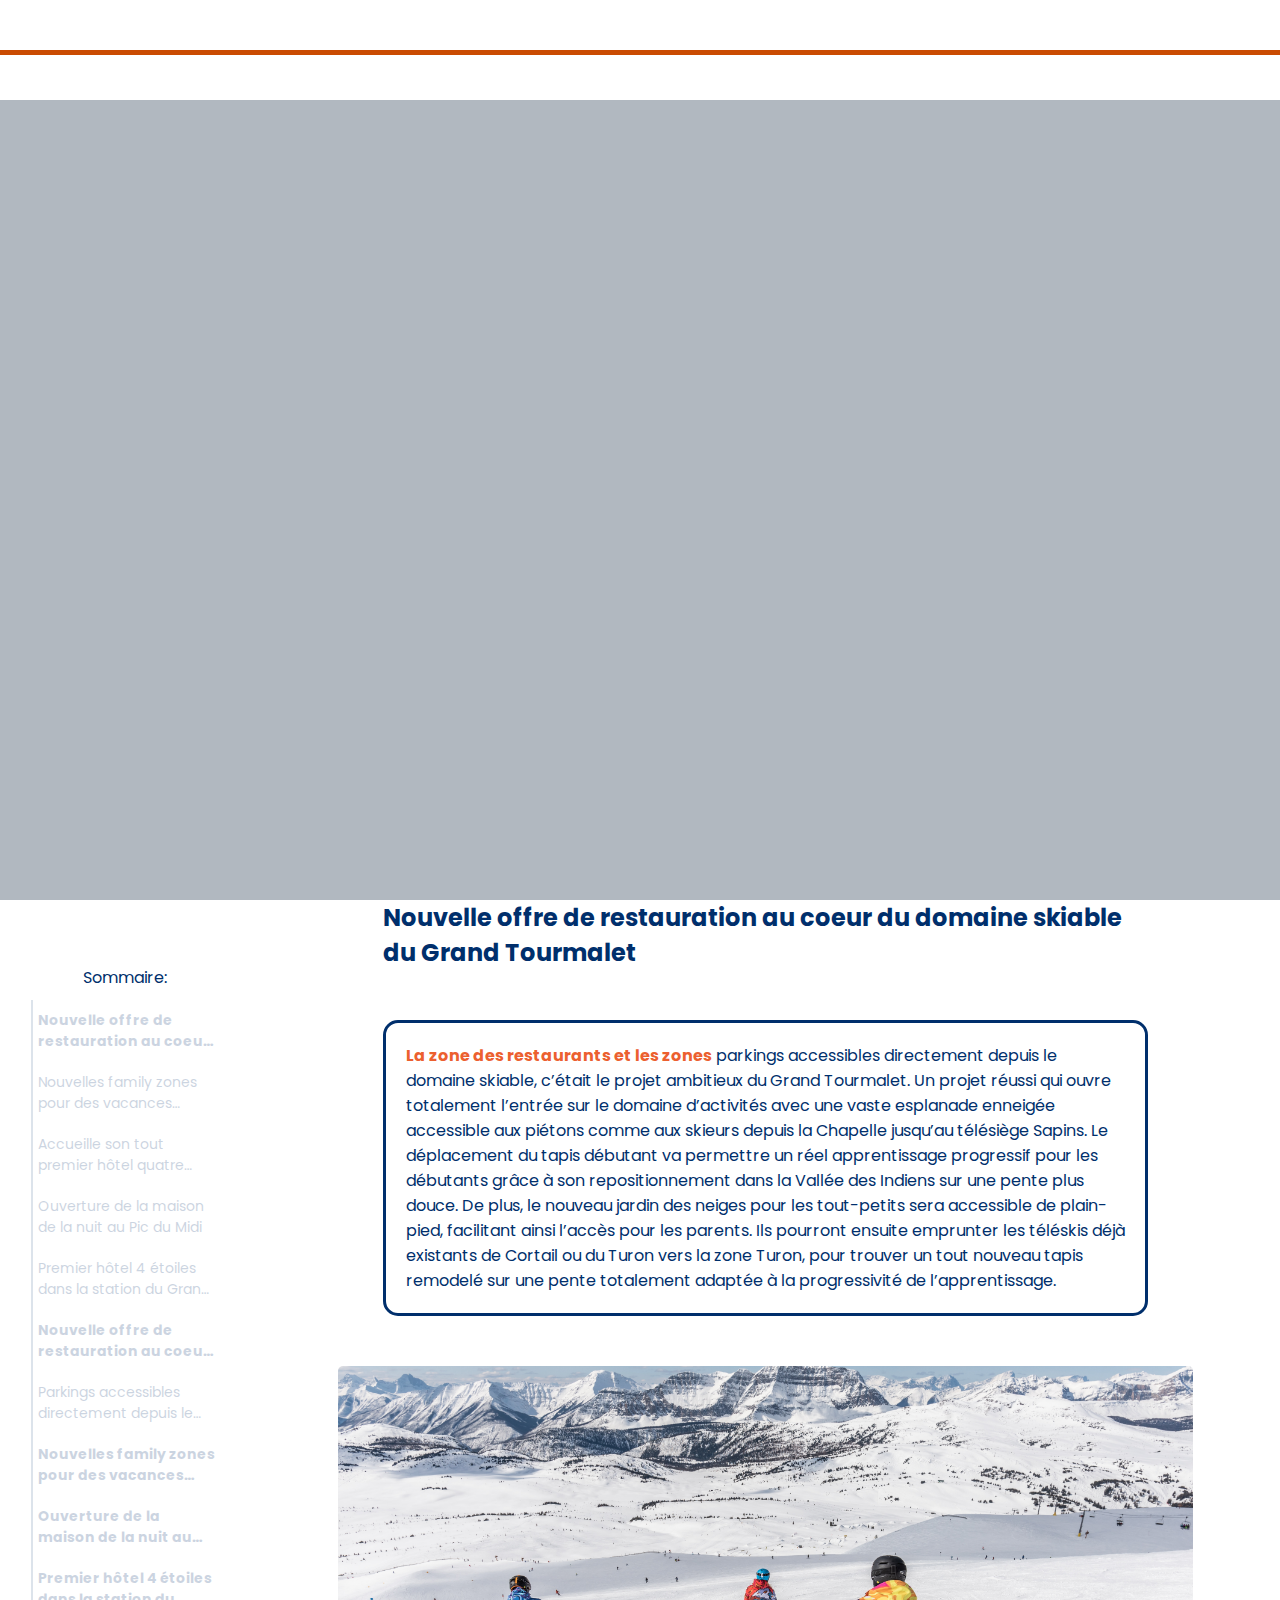
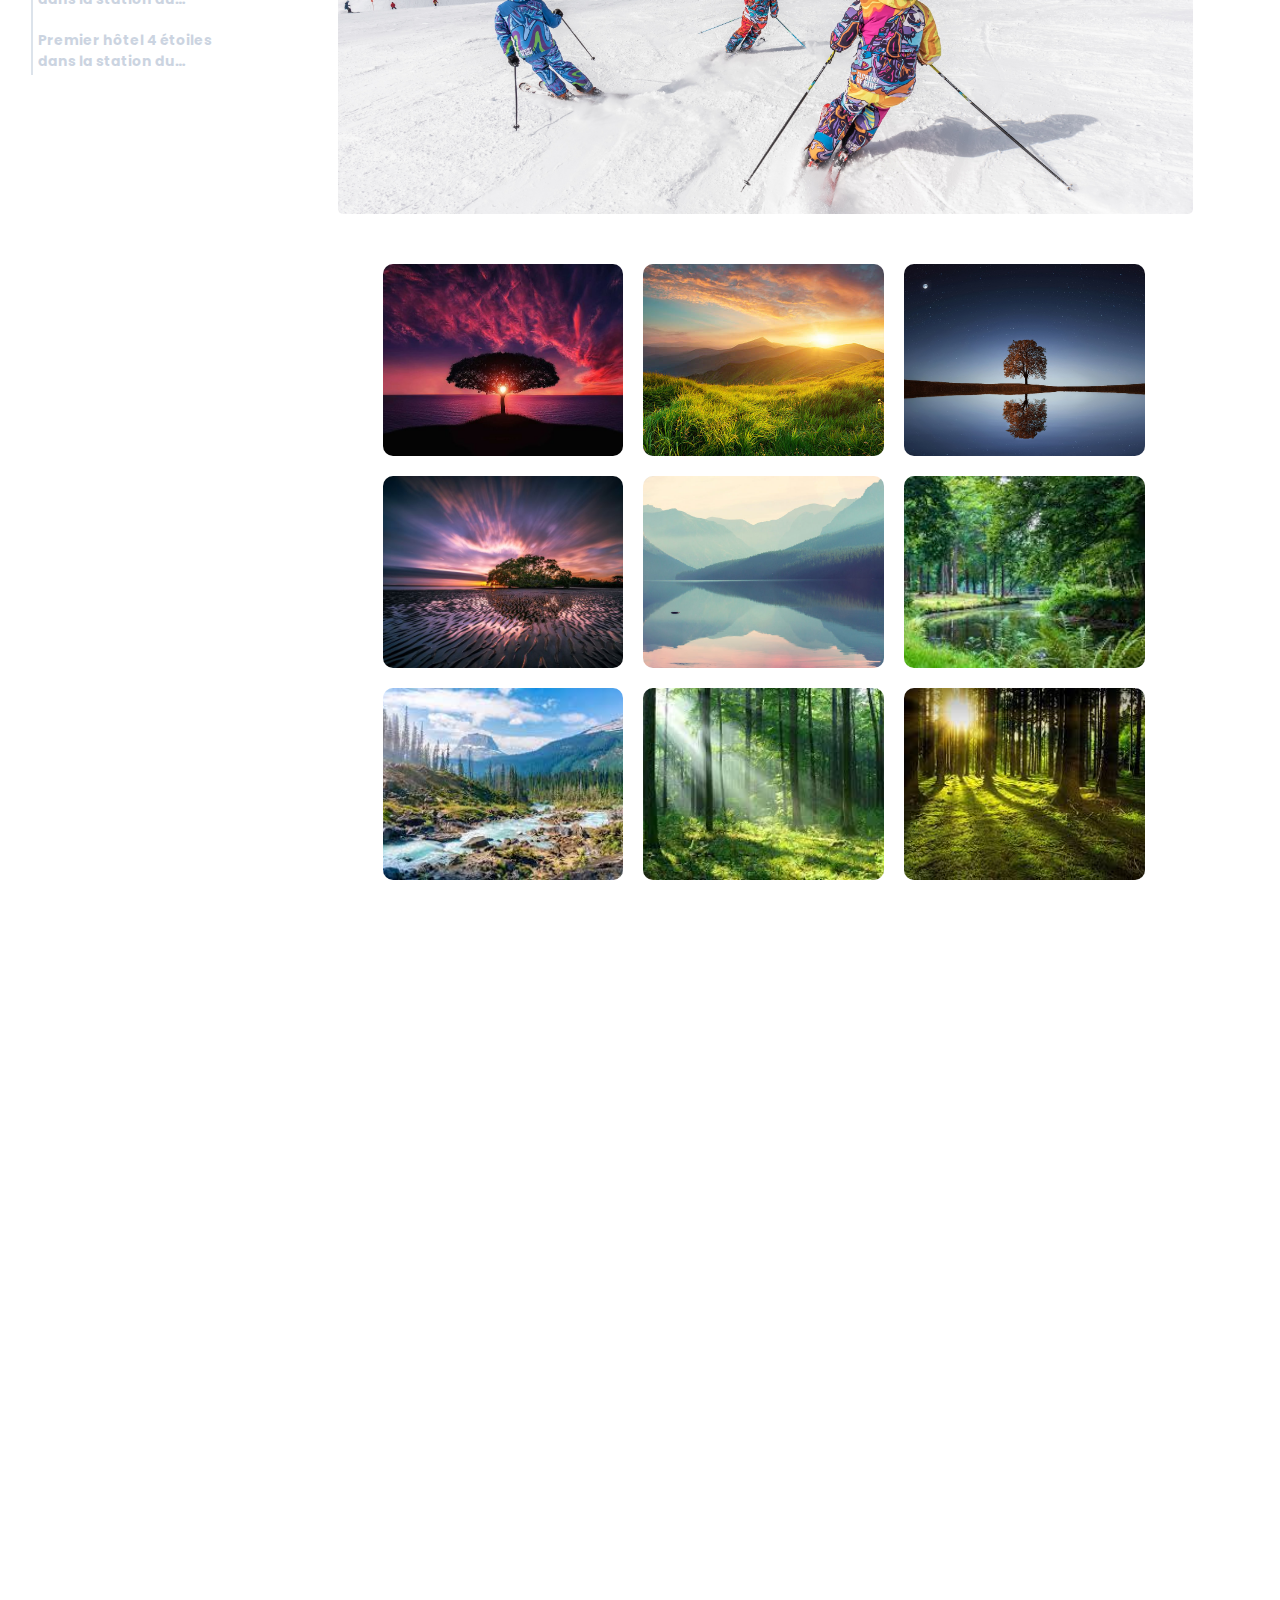
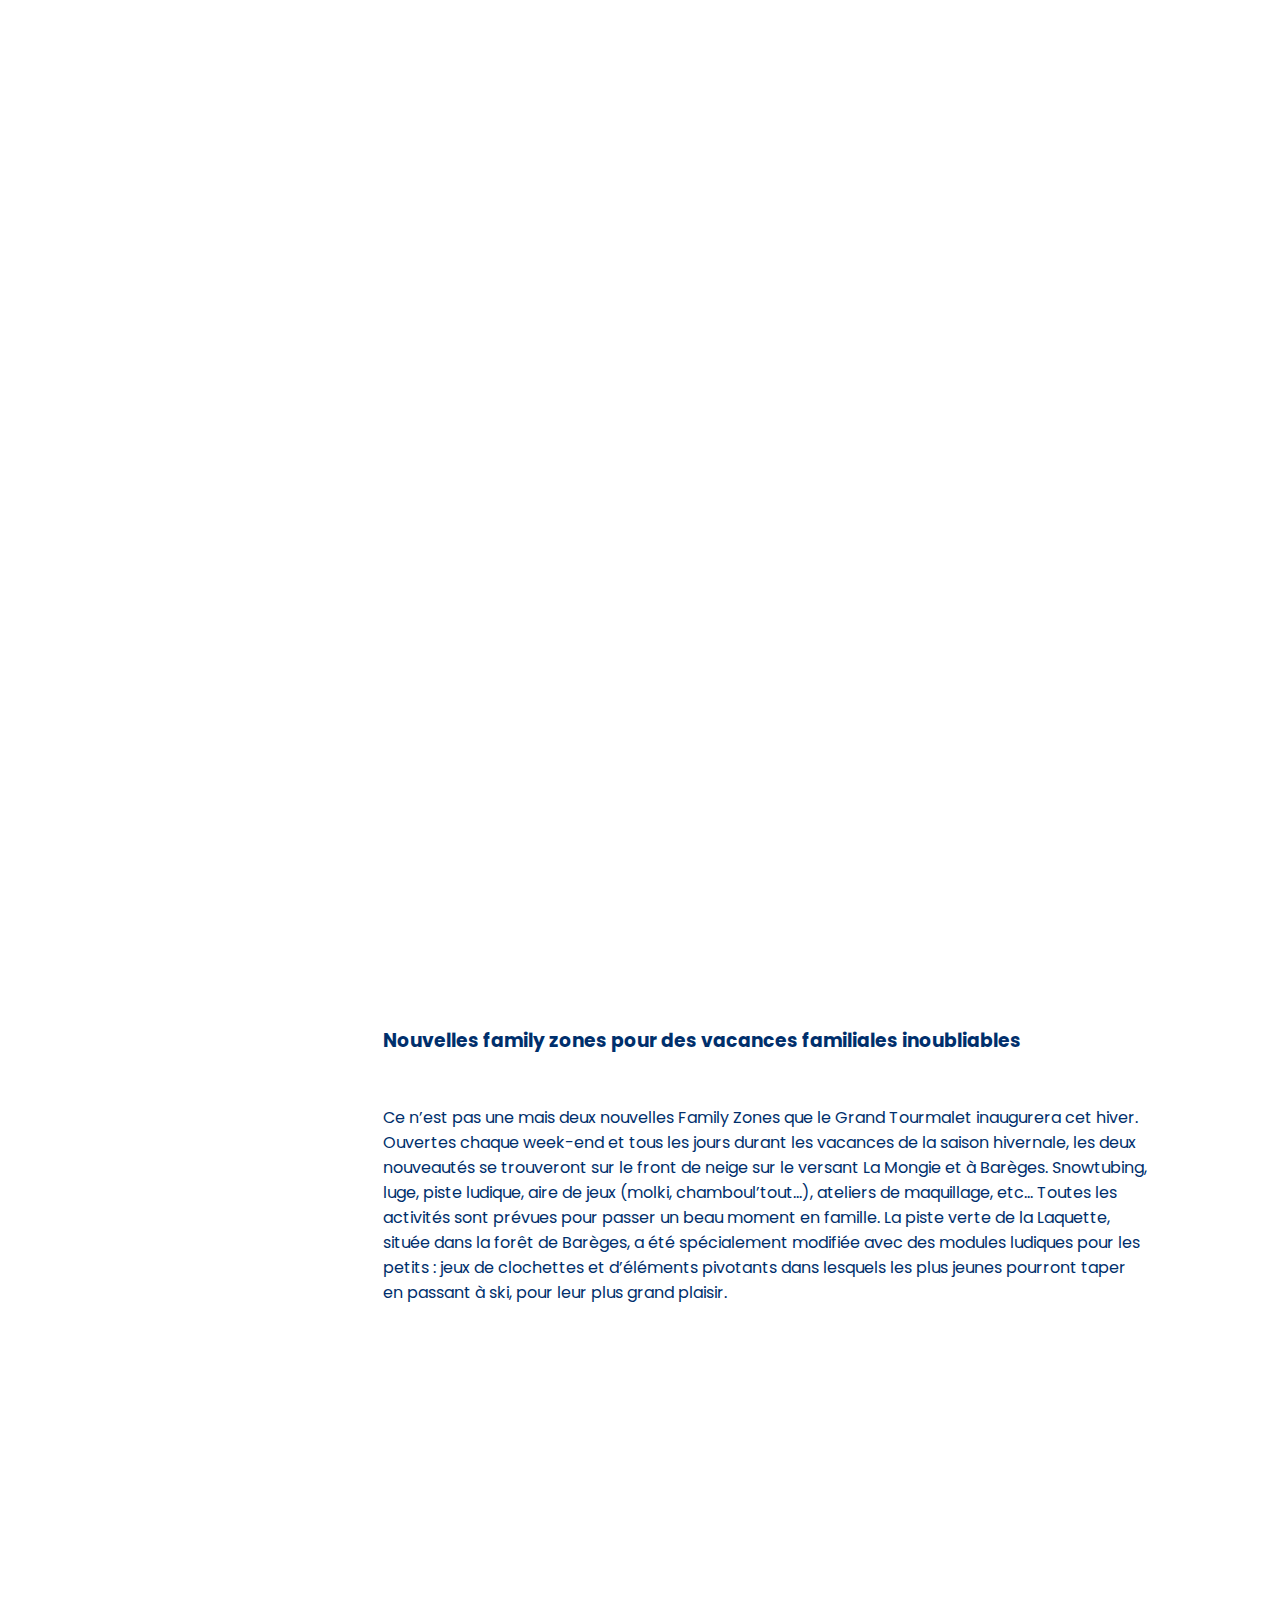
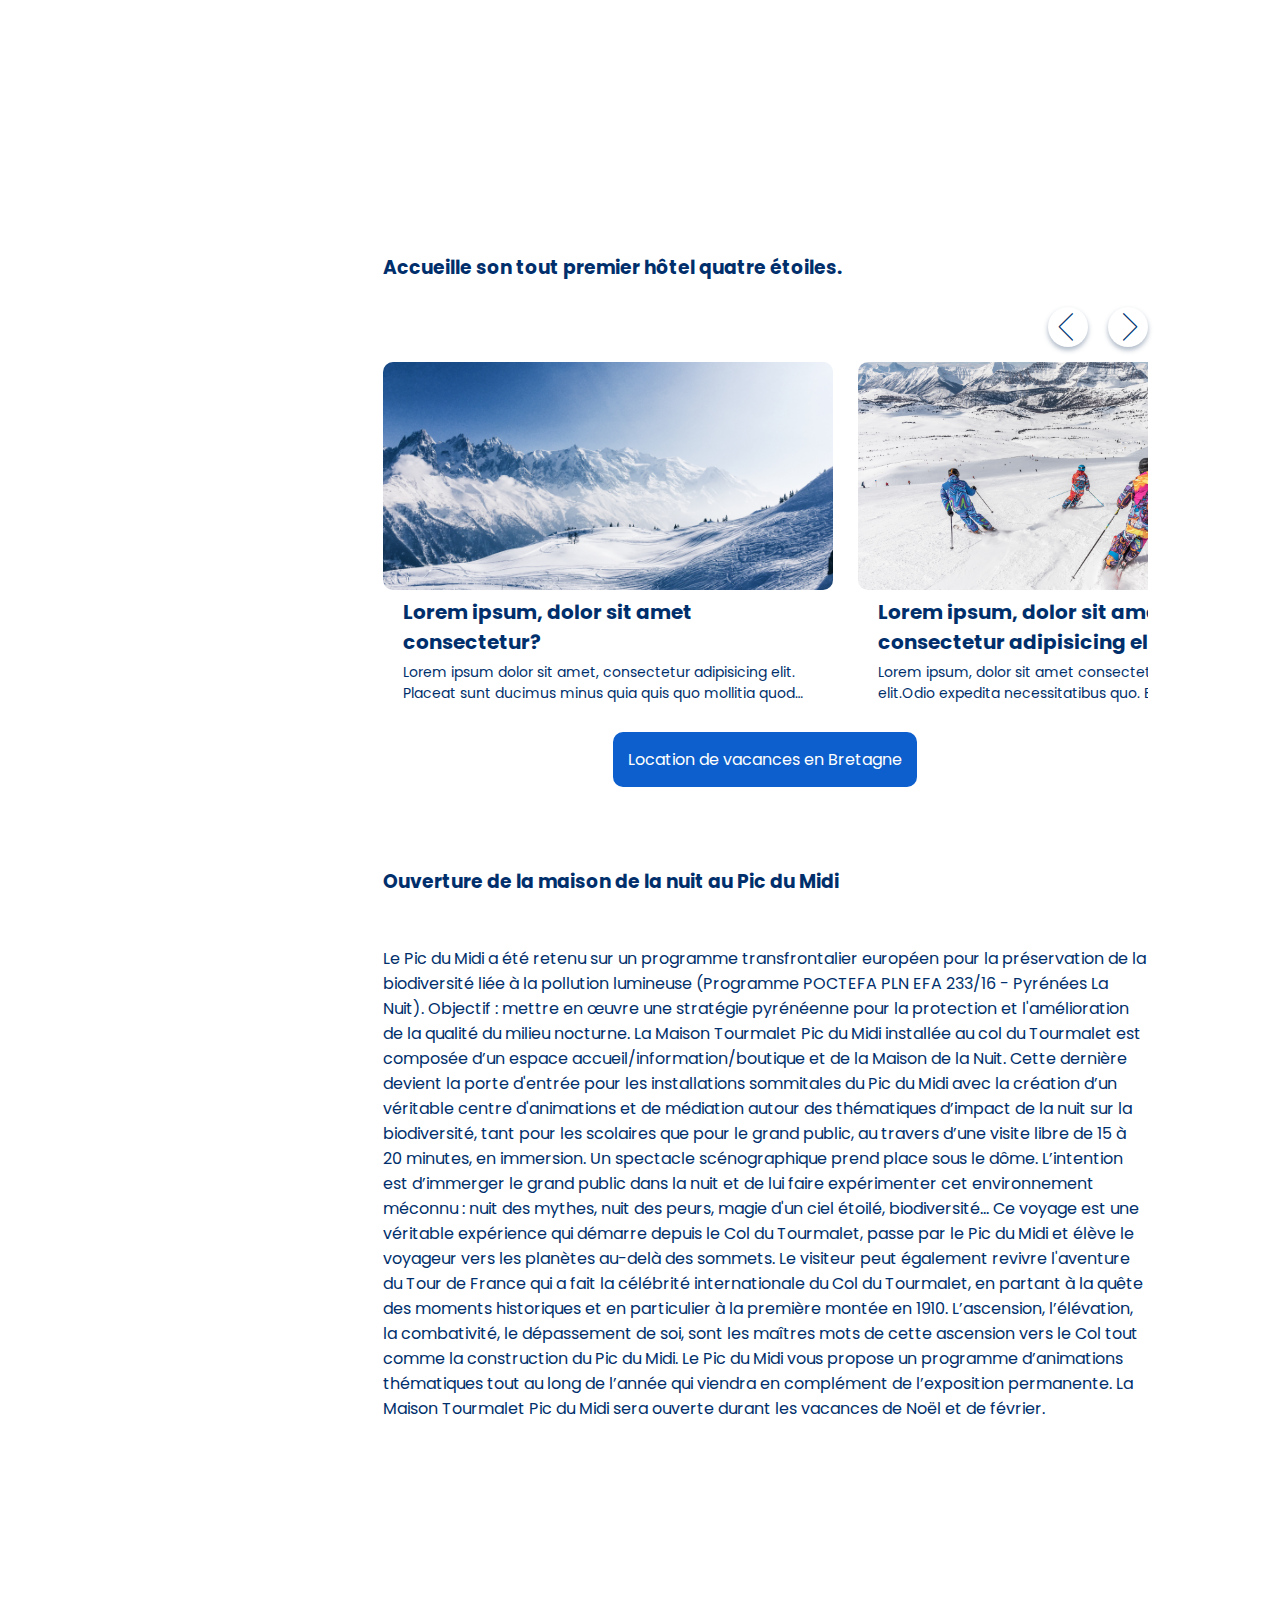
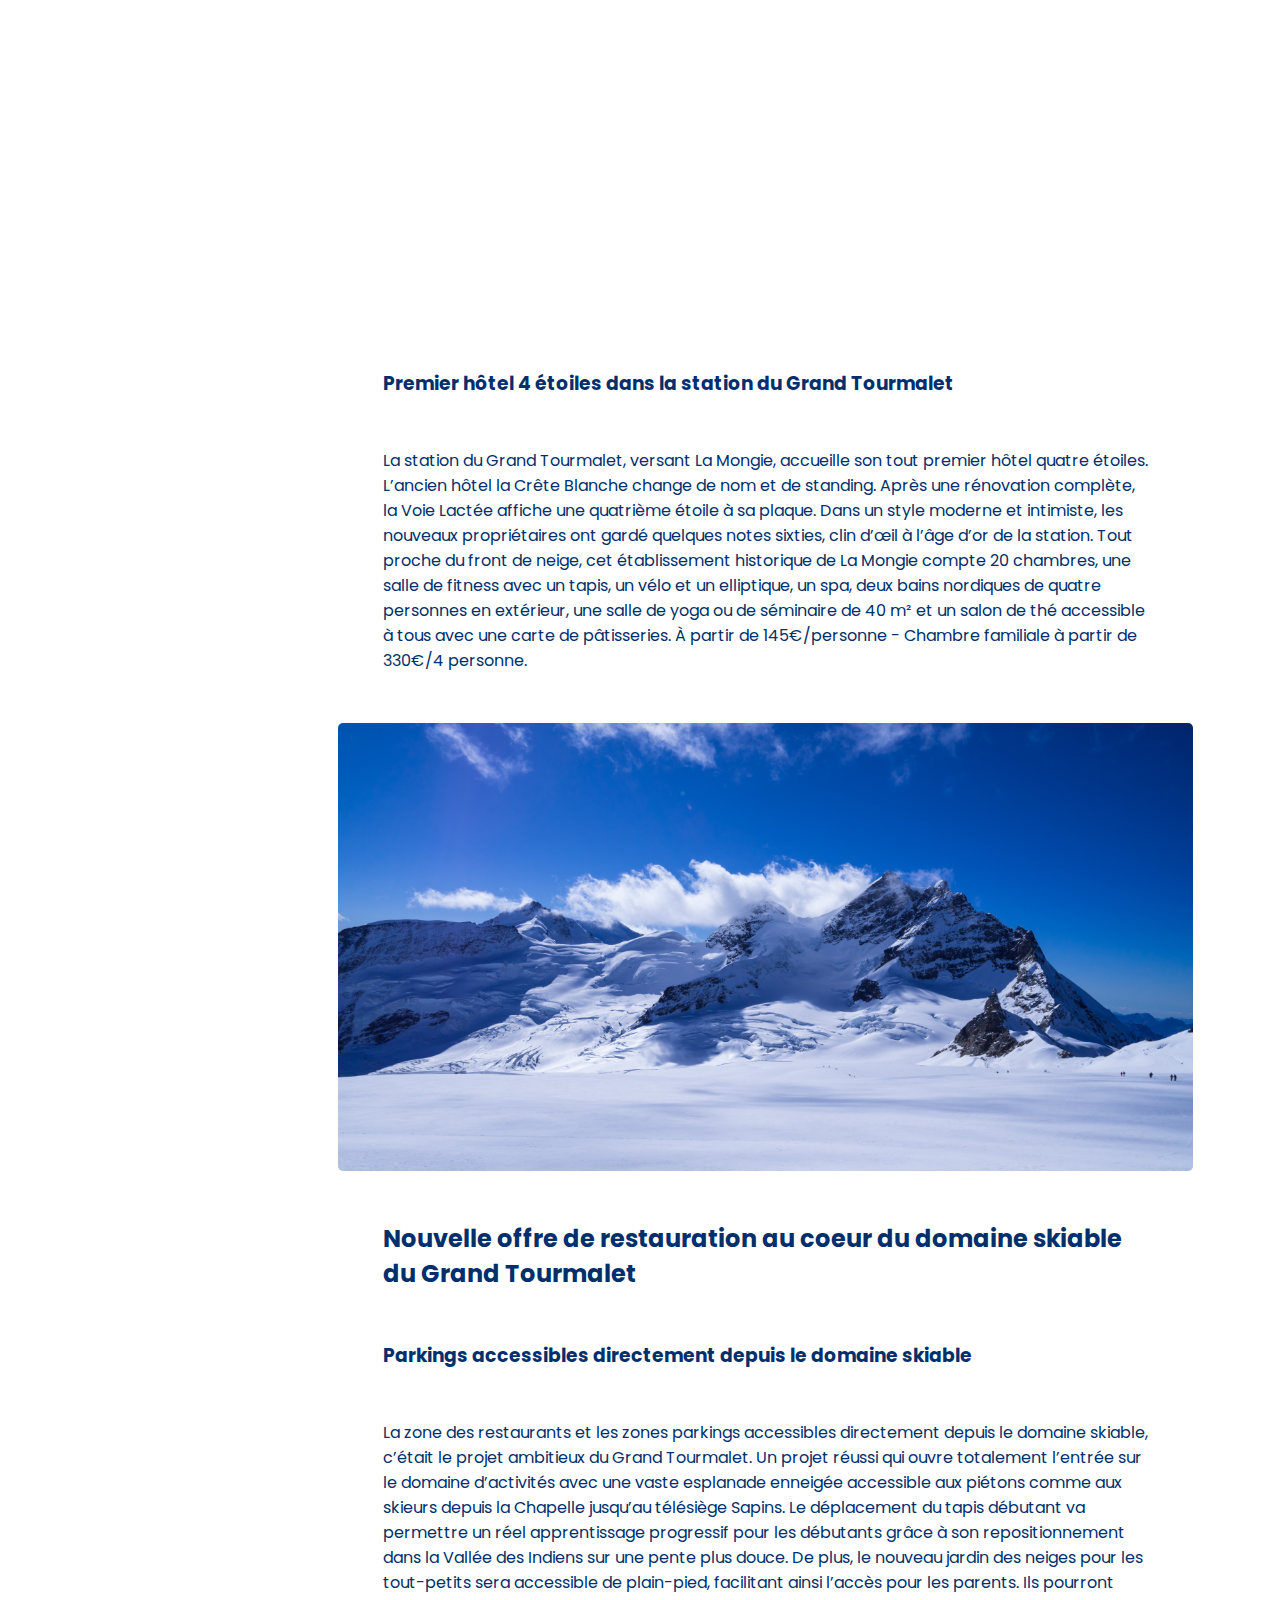
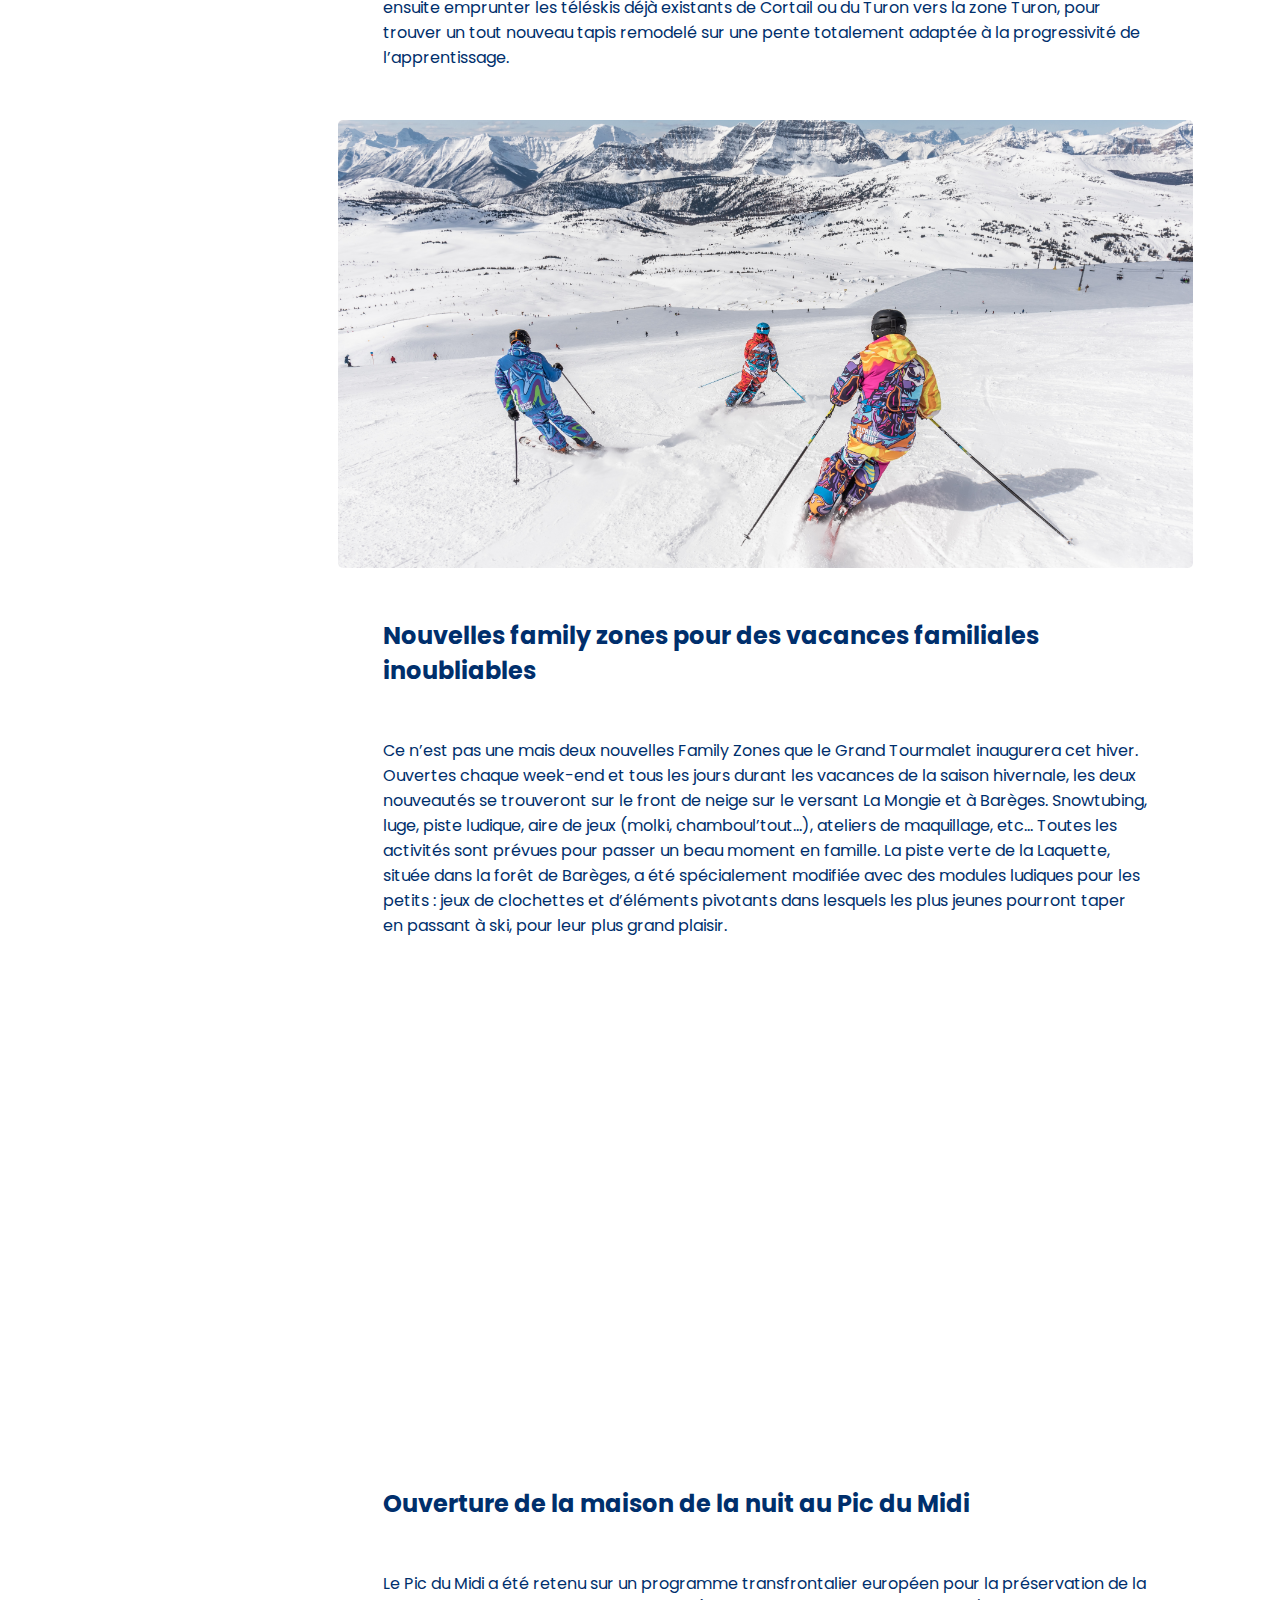
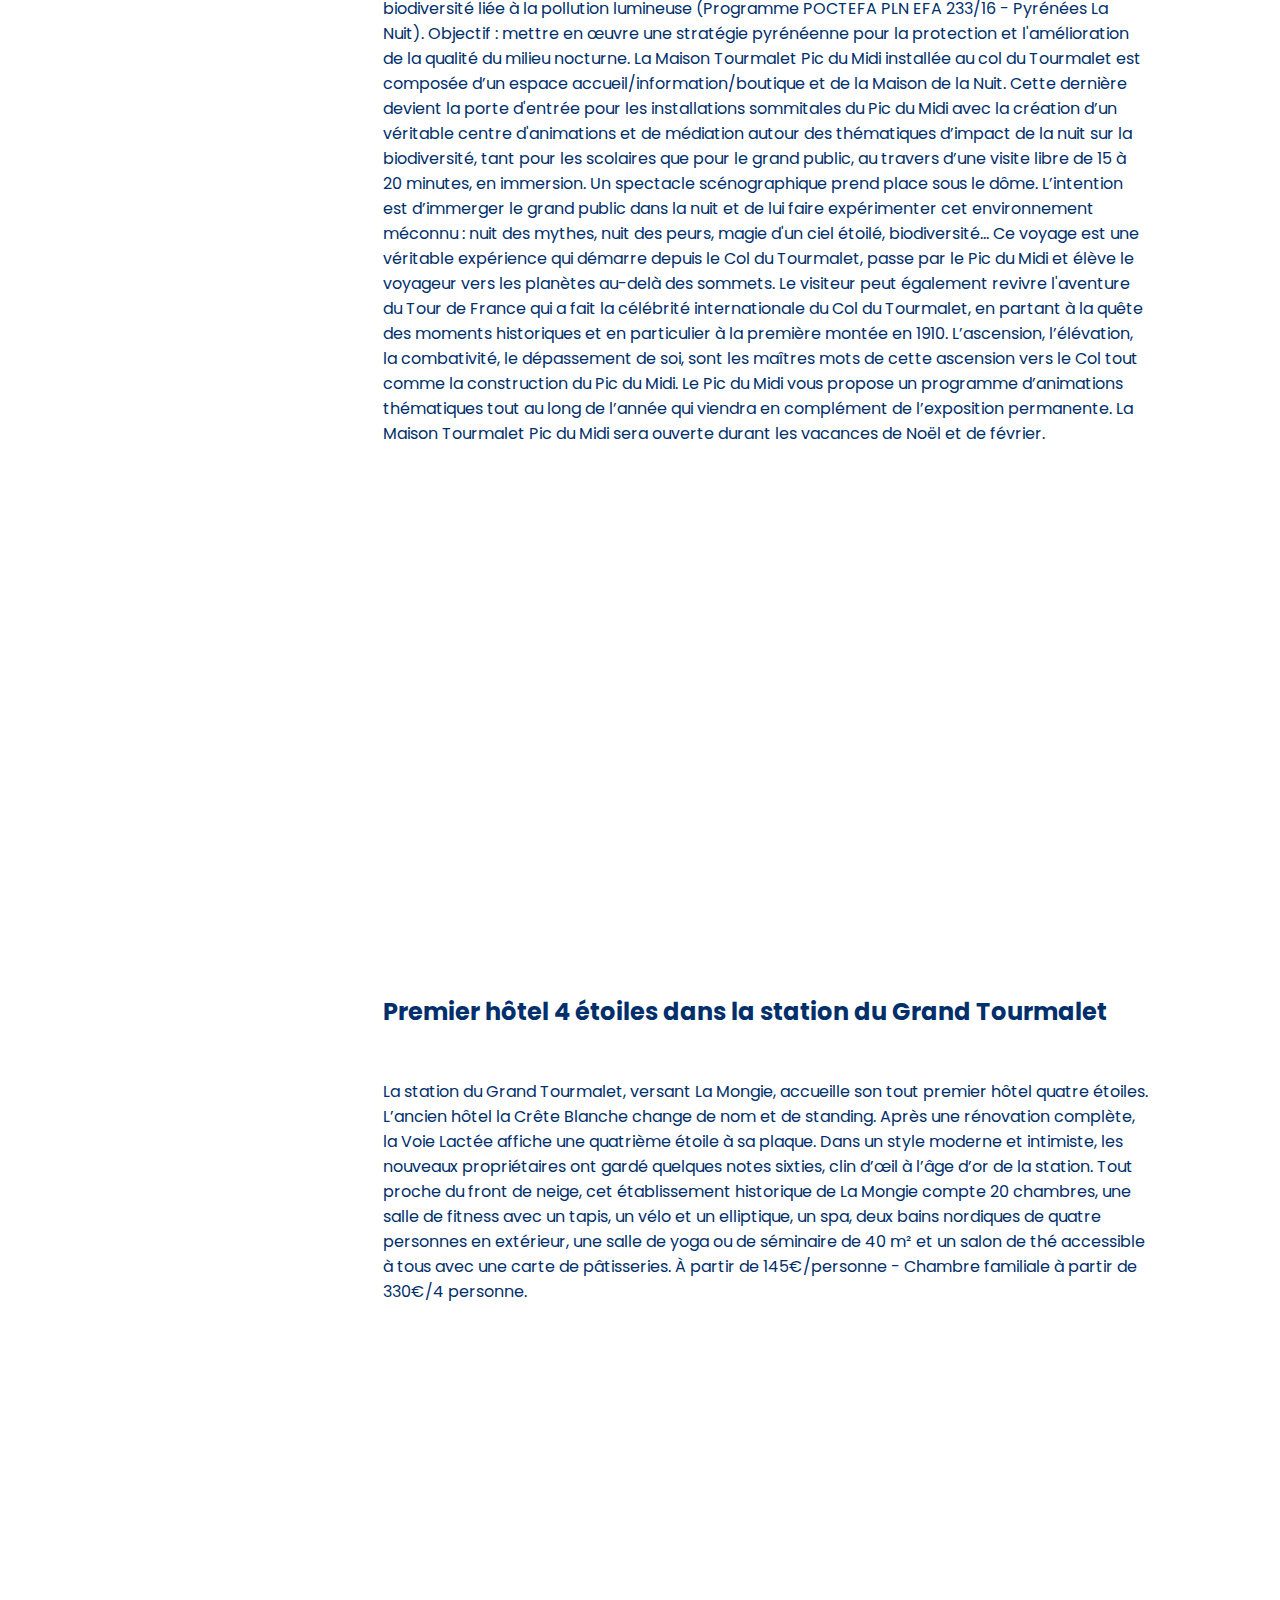
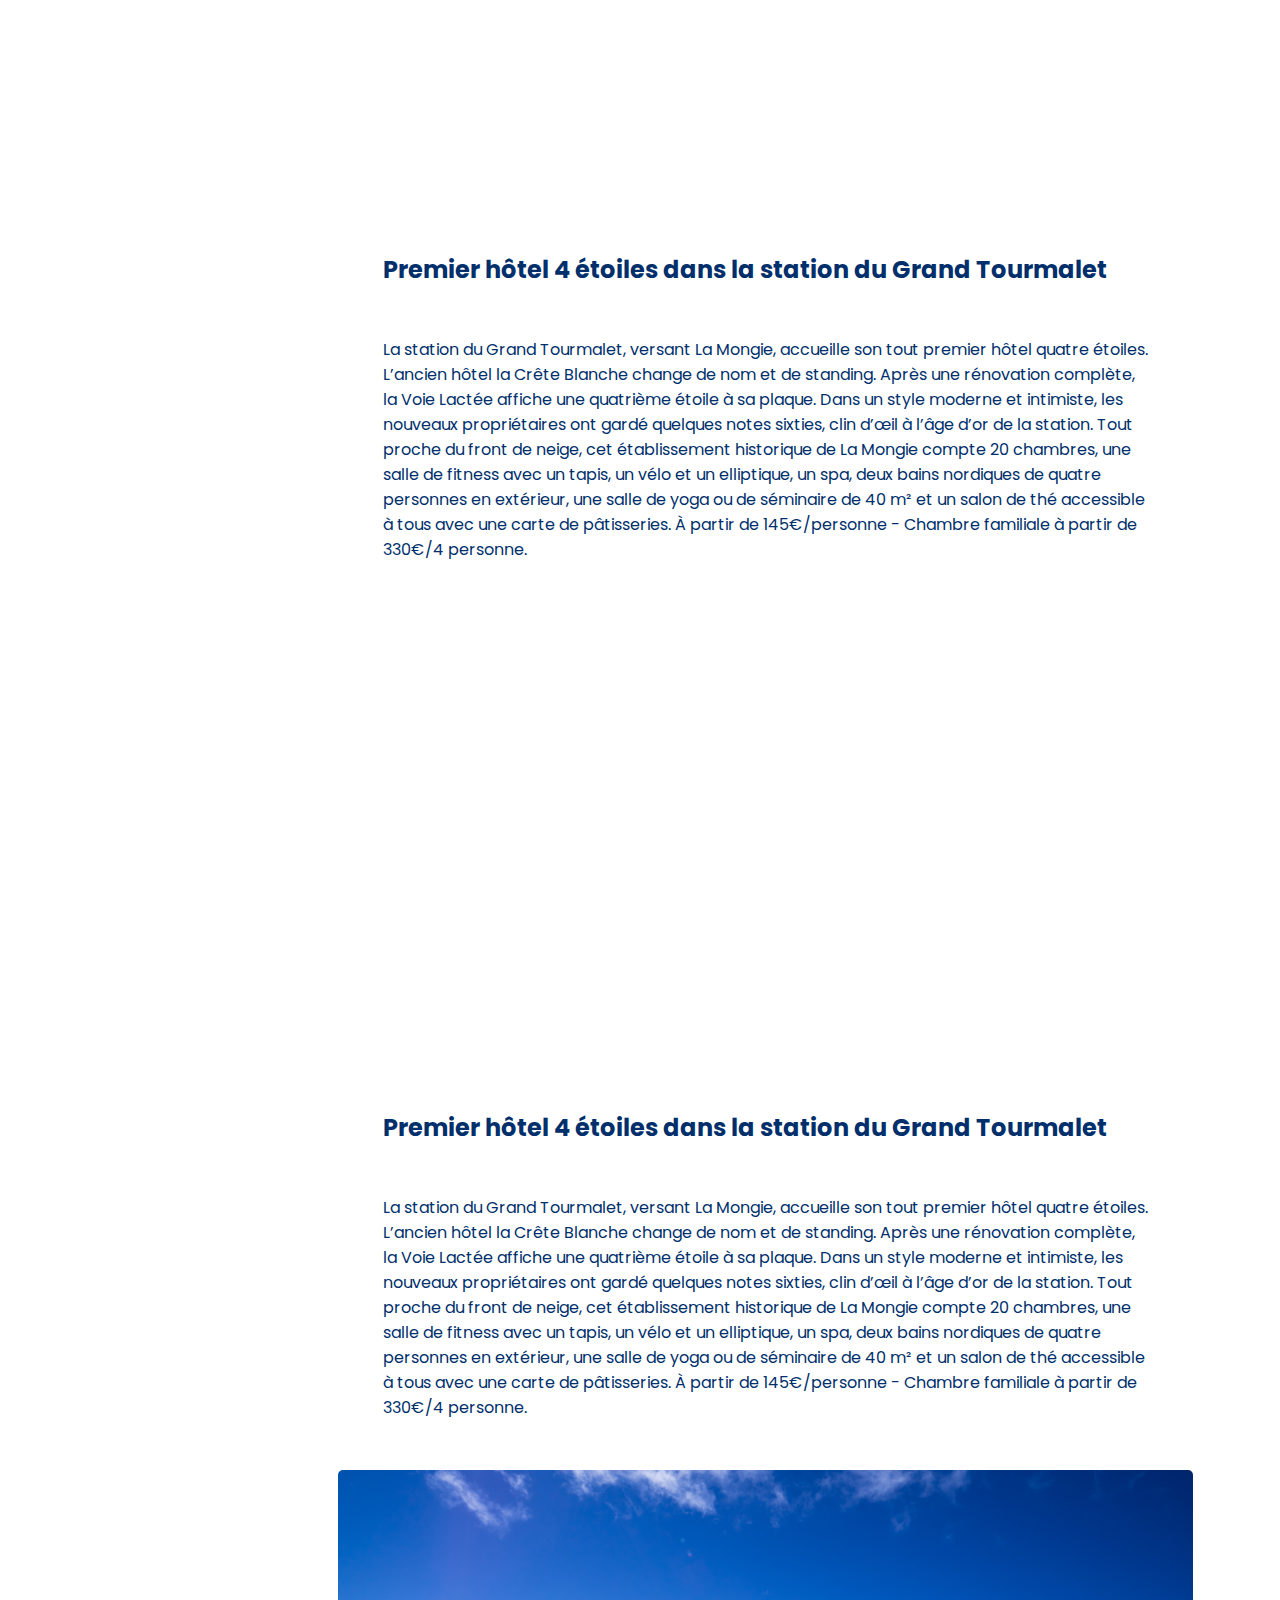
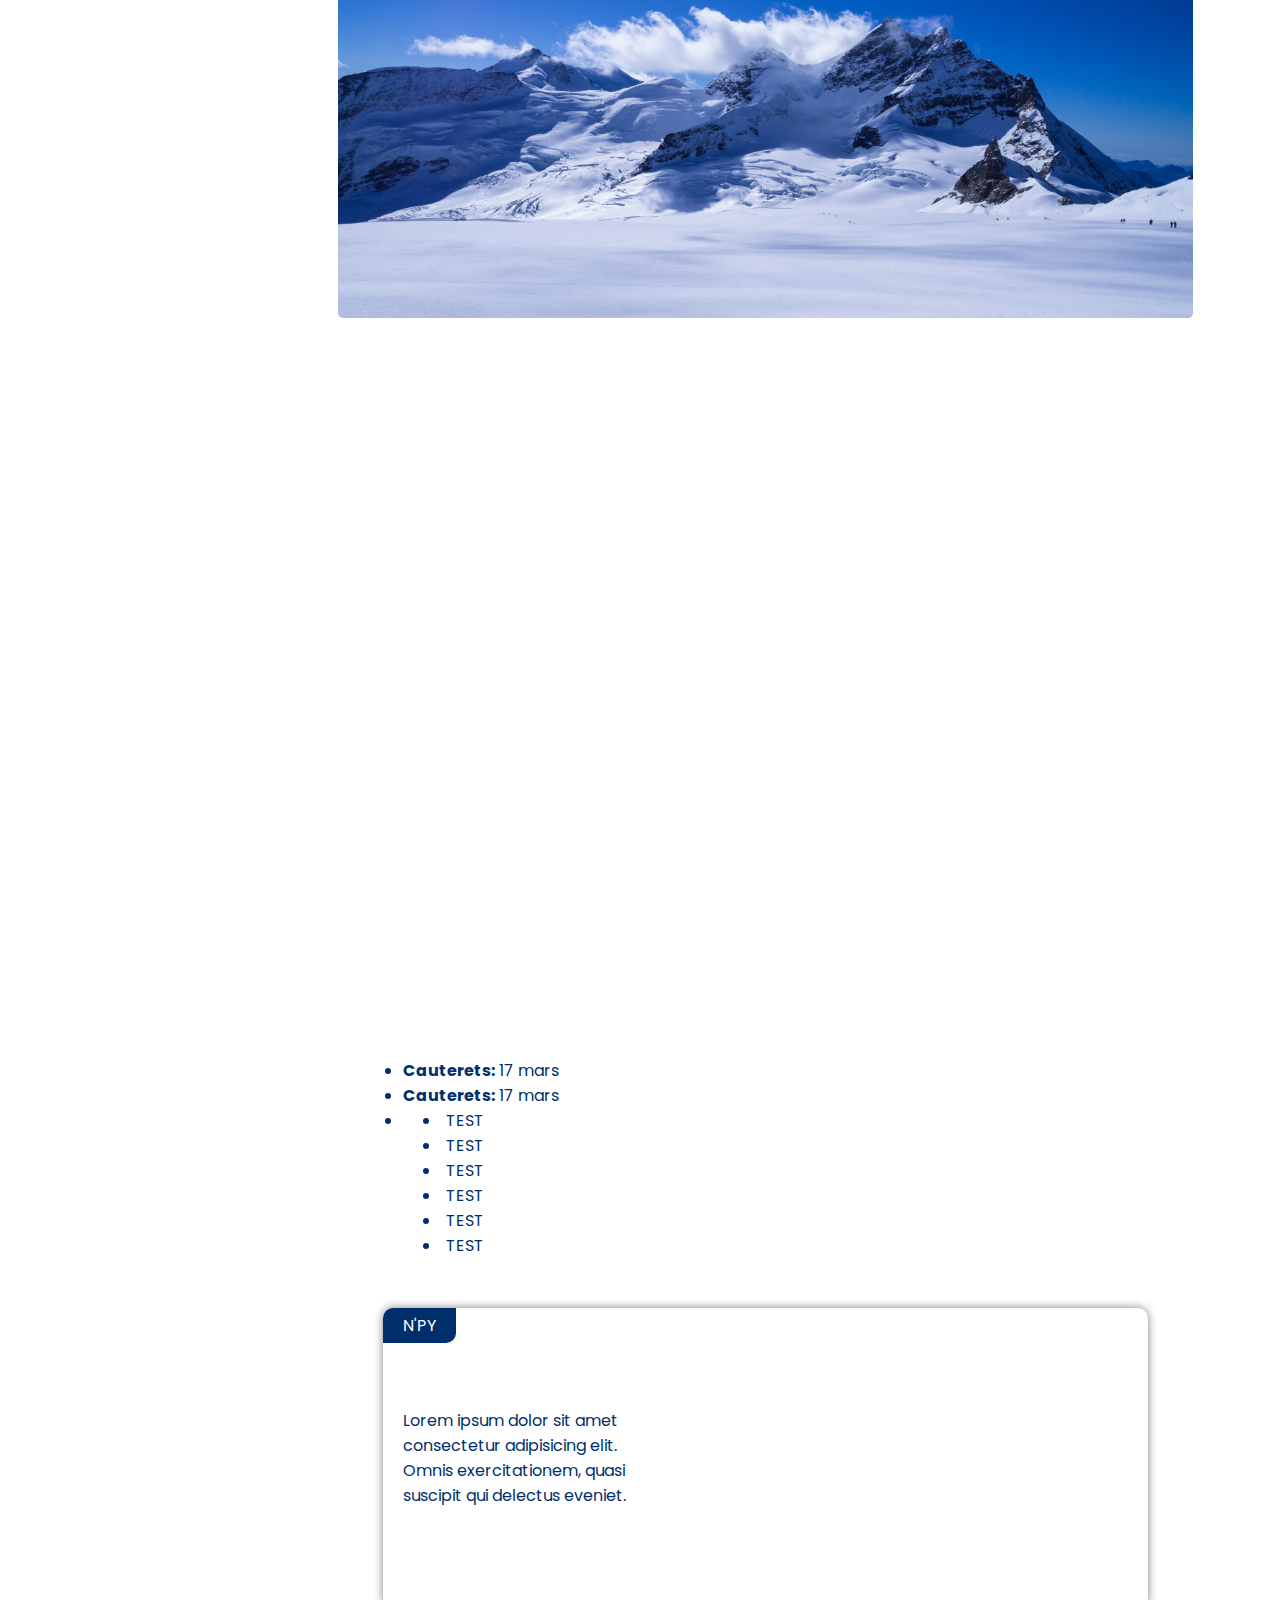
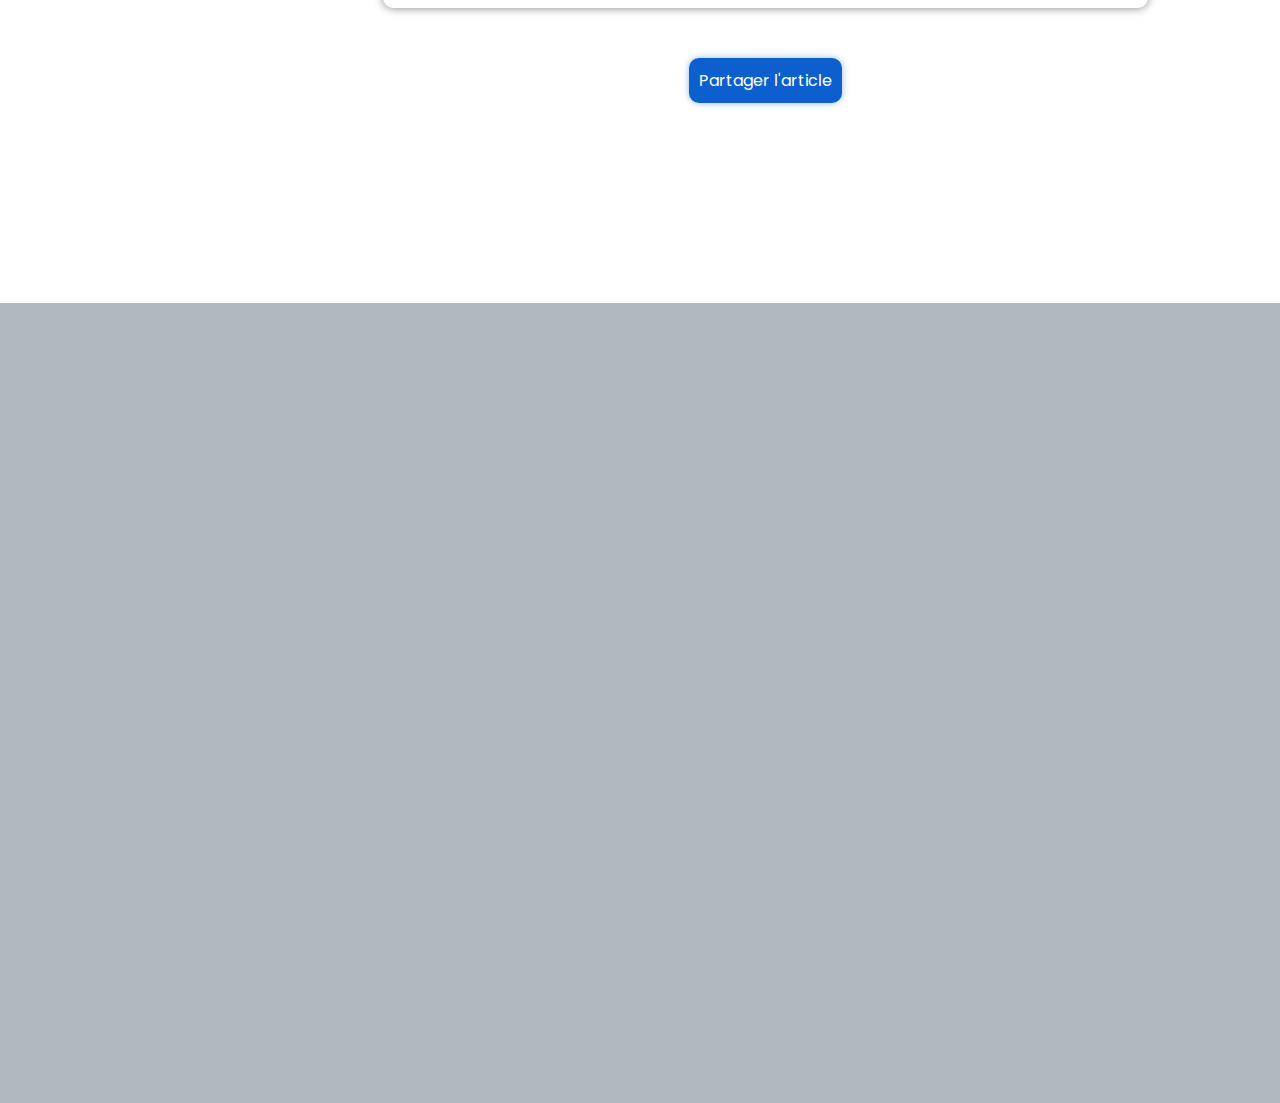
==== commit 8c07d602: "ad" ====
--- a/index.html
+++ b/index.html
@@ -214,6 +214,16 @@
             <h2 id="ffjxva">Premier hôtel 4 étoiles dans la station du Grand Tourmalet</h2>
             <p>La station du Grand Tourmalet, versant La Mongie, accueille son tout premier hôtel quatre étoiles. L’ancien hôtel la Crête Blanche change de nom et de standing. Après une rénovation complète, la Voie Lactée affiche une quatrième étoile à sa plaque. Dans un style moderne et intimiste, les nouveaux propriétaires ont gardé quelques notes sixties, clin d’œil à l’âge d’or de la station. Tout proche du front de neige, cet établissement historique de La Mongie compte 20 chambres, une salle de fitness avec un tapis, un vélo et un elliptique, un spa, deux bains nordiques de quatre personnes en extérieur, une salle de yoga ou de séminaire de 40 m² et un salon de thé accessible à tous avec une carte de pâtisseries. À partir de 145€/personne - Chambre familiale à partir de 330€/4 personne.</p>
             <div class="article-img">
+                <img src="/res/3.jpg" alt="">
+            </div>
+            <h2 id="ffjgggxva">Premier hôtel 4 étoiles dans la station du Grand Tourmalet</h2>
+            <p>La station du Grand Tourmalet, versant La Mongie, accueille son tout premier hôtel quatre étoiles. L’ancien hôtel la Crête Blanche change de nom et de standing. Après une rénovation complète, la Voie Lactée affiche une quatrième étoile à sa plaque. Dans un style moderne et intimiste, les nouveaux propriétaires ont gardé quelques notes sixties, clin d’œil à l’âge d’or de la station. Tout proche du front de neige, cet établissement historique de La Mongie compte 20 chambres, une salle de fitness avec un tapis, un vélo et un elliptique, un spa, deux bains nordiques de quatre personnes en extérieur, une salle de yoga ou de séminaire de 40 m² et un salon de thé accessible à tous avec une carte de pâtisseries. À partir de 145€/personne - Chambre familiale à partir de 330€/4 personne.</p>
+            <div class="article-img">
+                <img src="/res/3.jpg" alt="">
+            </div>
+            <h2 id="ffjdddxva">Premier hôtel 4 étoiles dans la station du Grand Tourmalet</h2>
+            <p>La station du Grand Tourmalet, versant La Mongie, accueille son tout premier hôtel quatre étoiles. L’ancien hôtel la Crête Blanche change de nom et de standing. Après une rénovation complète, la Voie Lactée affiche une quatrième étoile à sa plaque. Dans un style moderne et intimiste, les nouveaux propriétaires ont gardé quelques notes sixties, clin d’œil à l’âge d’or de la station. Tout proche du front de neige, cet établissement historique de La Mongie compte 20 chambres, une salle de fitness avec un tapis, un vélo et un elliptique, un spa, deux bains nordiques de quatre personnes en extérieur, une salle de yoga ou de séminaire de 40 m² et un salon de thé accessible à tous avec une carte de pâtisseries. À partir de 145€/personne - Chambre familiale à partir de 330€/4 personne.</p>
+            <div class="article-img">
                 <img src="/res/4.jpg" alt="">
             </div>
             <div id="video-container">
--- a/style.css
+++ b/style.css
@@ -105,6 +105,7 @@
 #npy-blog aside {
     min-width: 340px;
     width: 340px;
+    position: relative;
 }
 #npy-blog main {
     display: flex;
@@ -118,7 +119,6 @@
     list-style: inside !important;
 }
 #npy-blog aside ul {
-    top: 100px;
     list-style: none !important;
     list-style-type: none !important;
     margin: 0;
@@ -128,11 +128,18 @@
     flex-direction: column;
     padding-inline: 20px;
     overflow-y: auto;
-    max-height: 95vh;
+    max-height: 80vh;
     margin-top: 55px;
 }
 #npy-blog aside ul.active {
     position: fixed;
+    top: 150px;
+    padding-bottom: 20px;
+}
+#npy-blog aside ul.absolute {
+    position: absolute;
+    top: unset !important;
+    bottom: 0;
 }
 #npy-blog aside ul::-webkit-scrollbar-thumb{
     width: 5px;
@@ -158,7 +165,7 @@
     position: relative;
     border-left: 2px solid #002f6ca8;
     opacity: .2;
-    padding: 10px;
+    padding: 10px 5px;
     font-size: 14px;
     width: 90%;
     align-self: center;
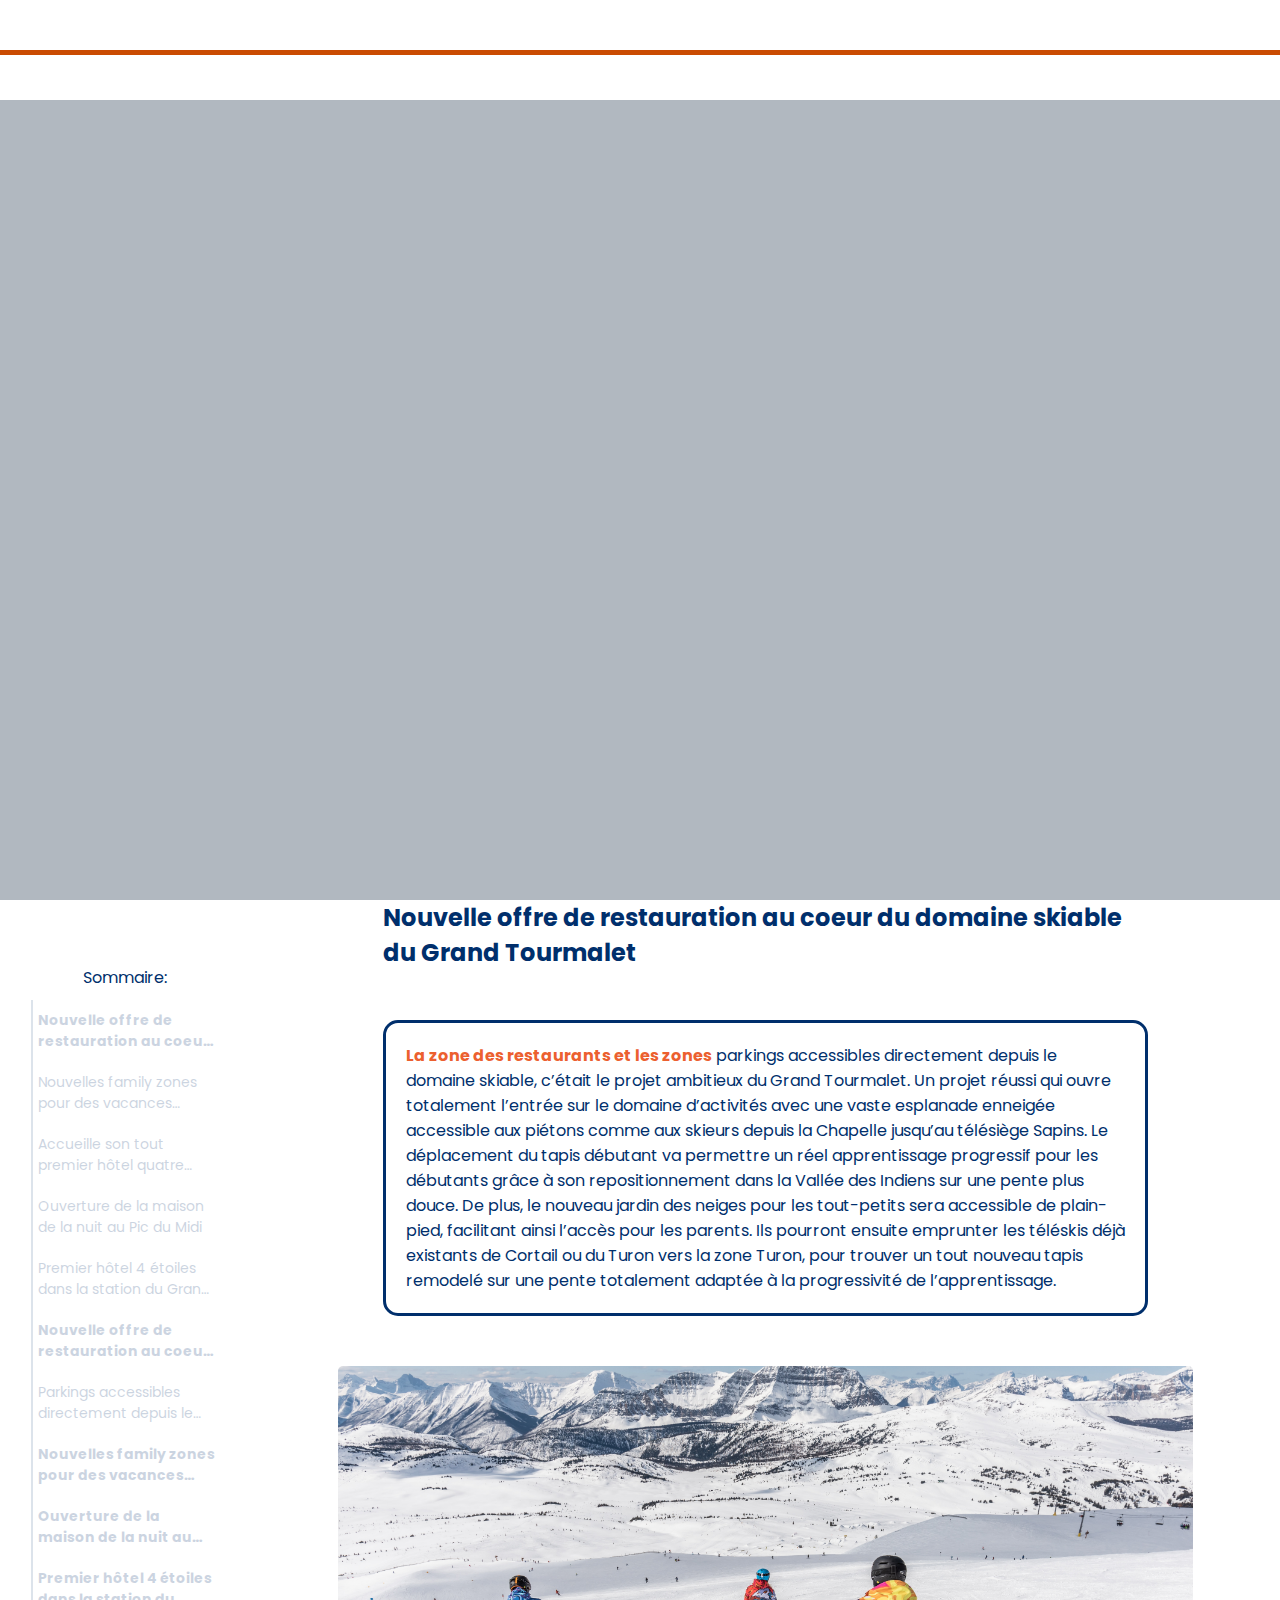
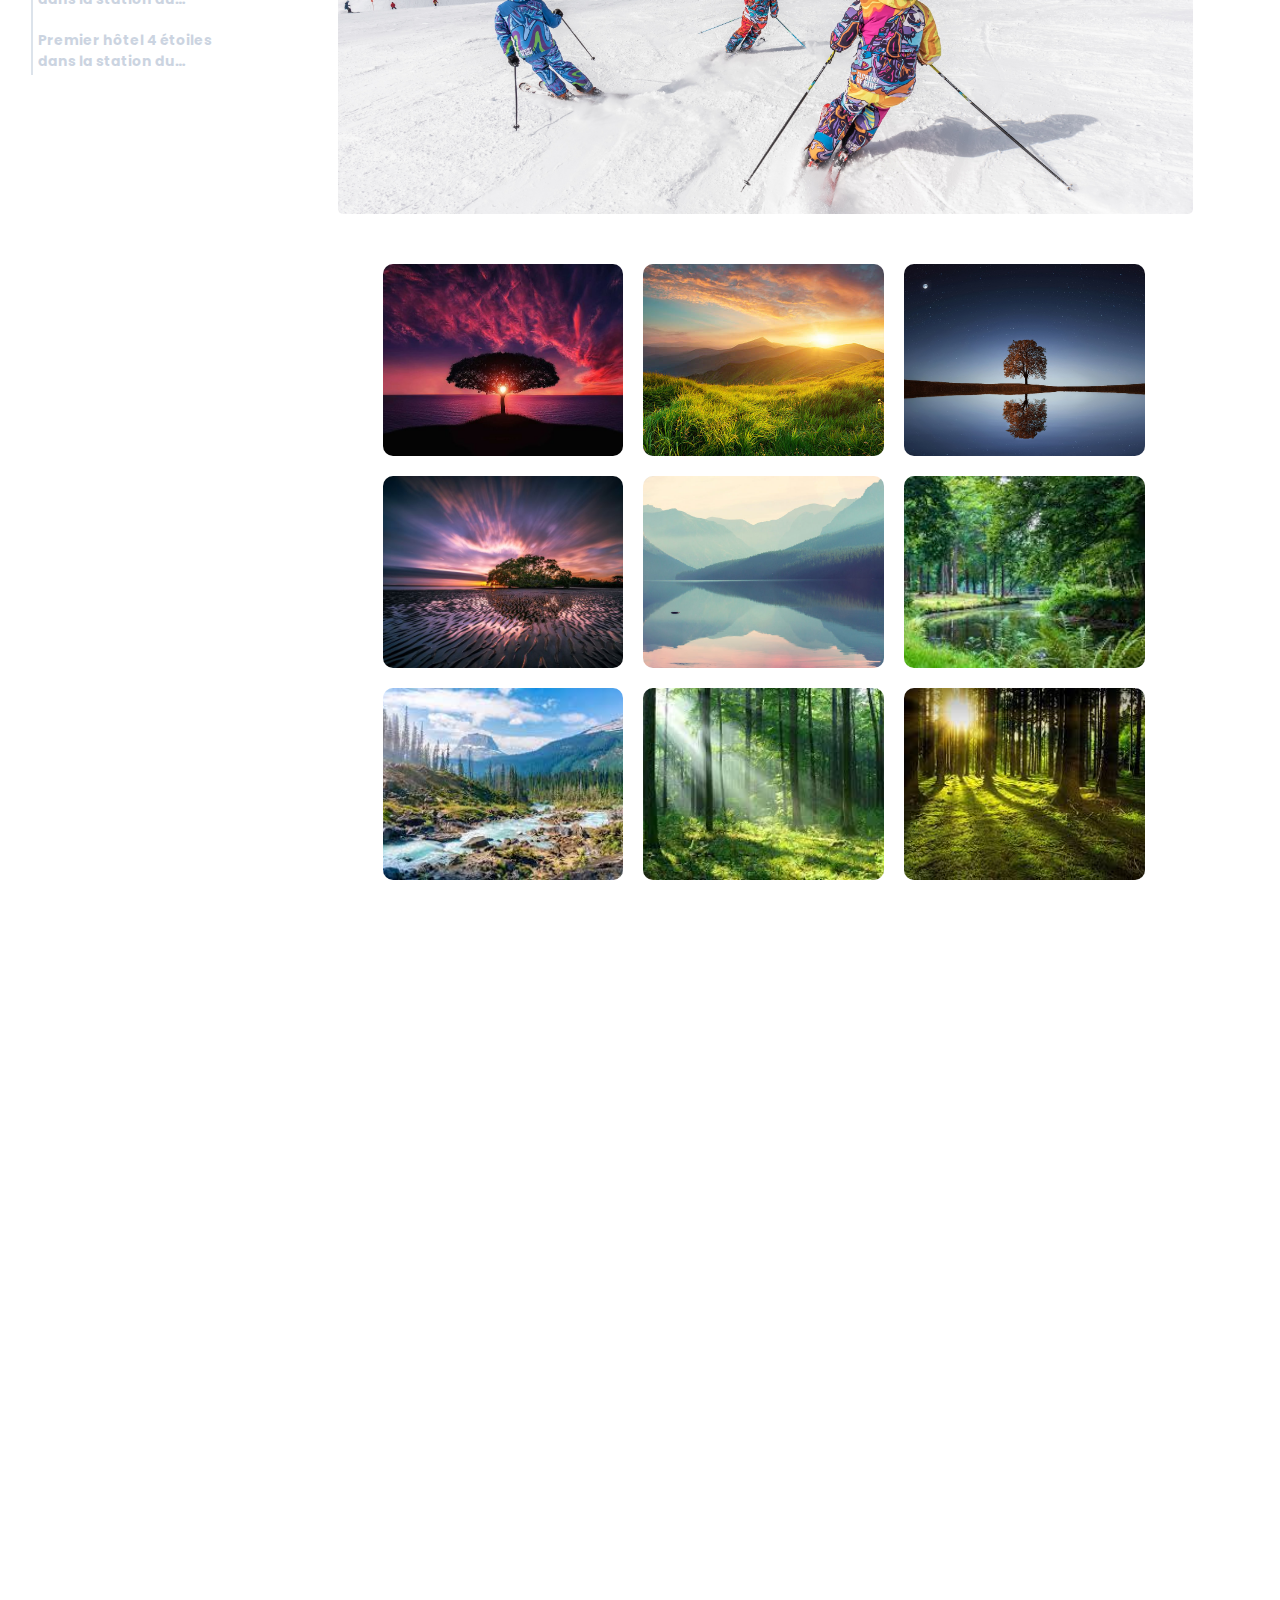
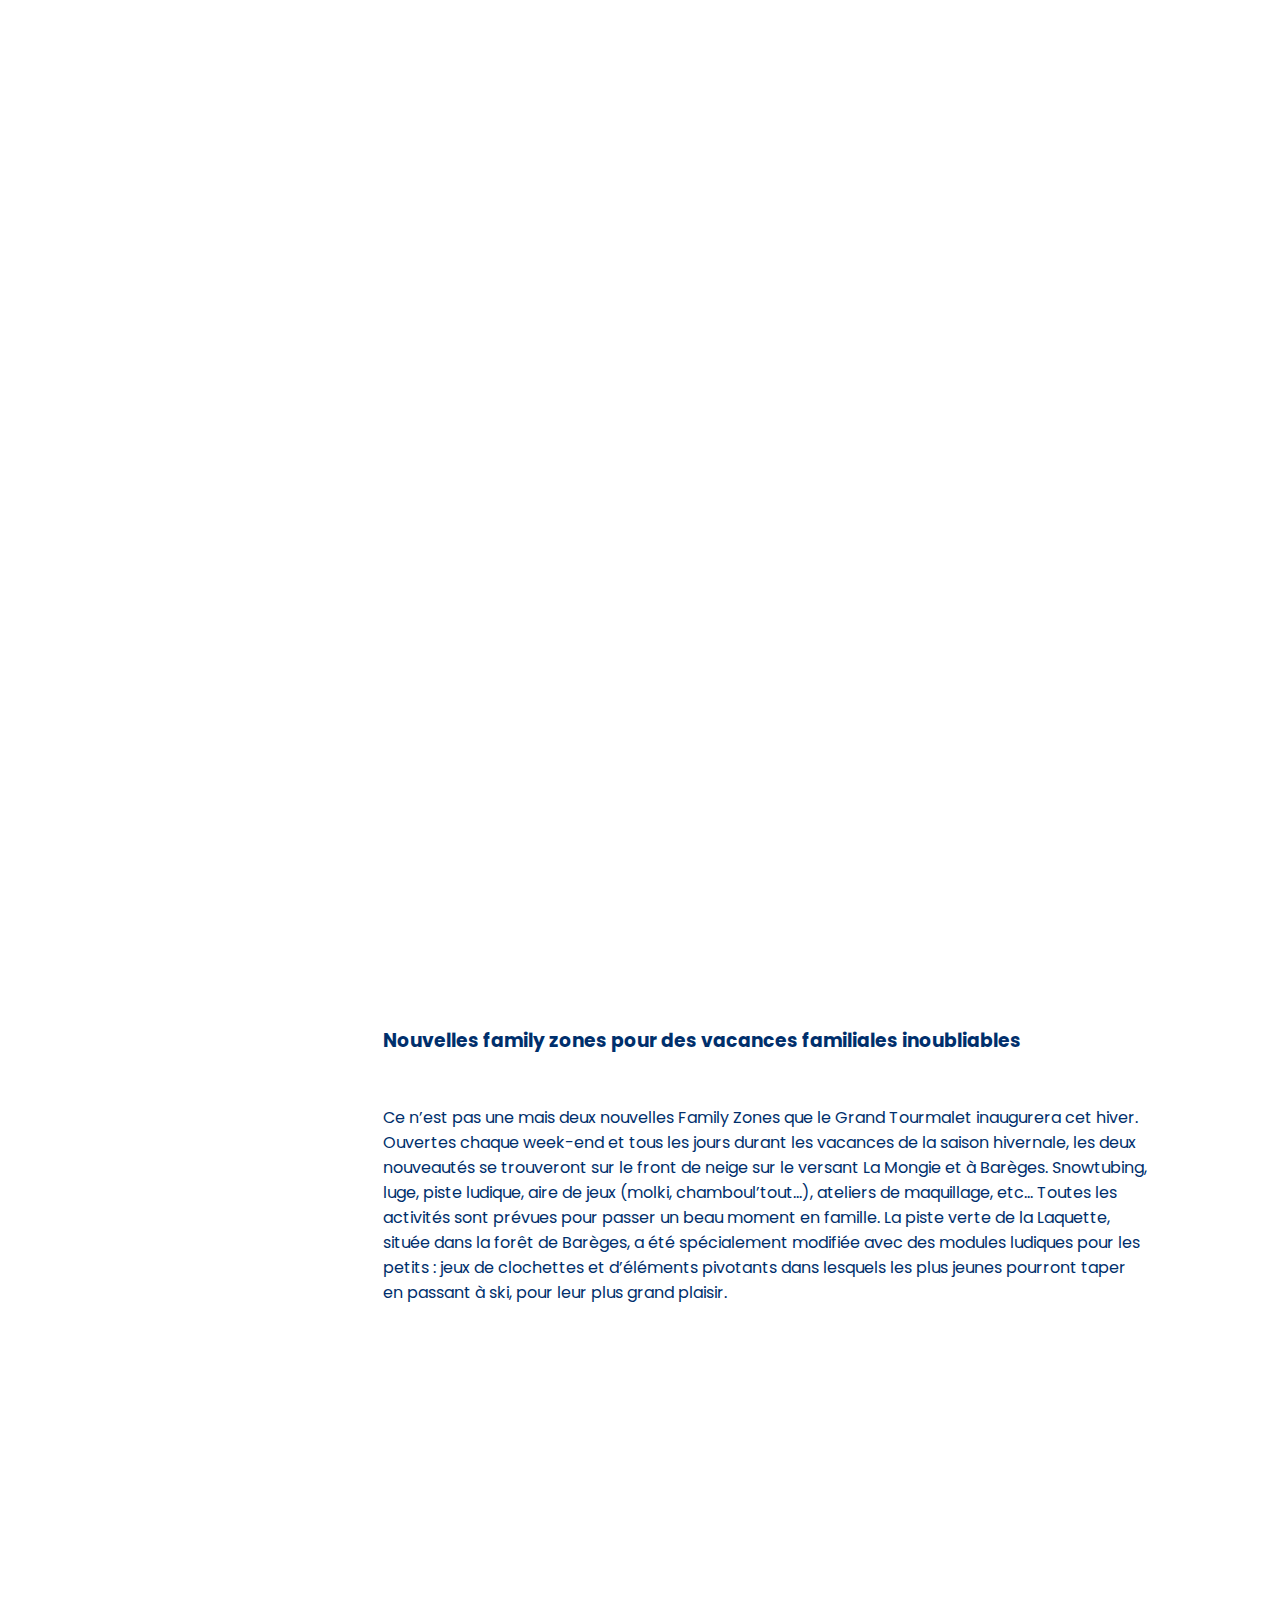
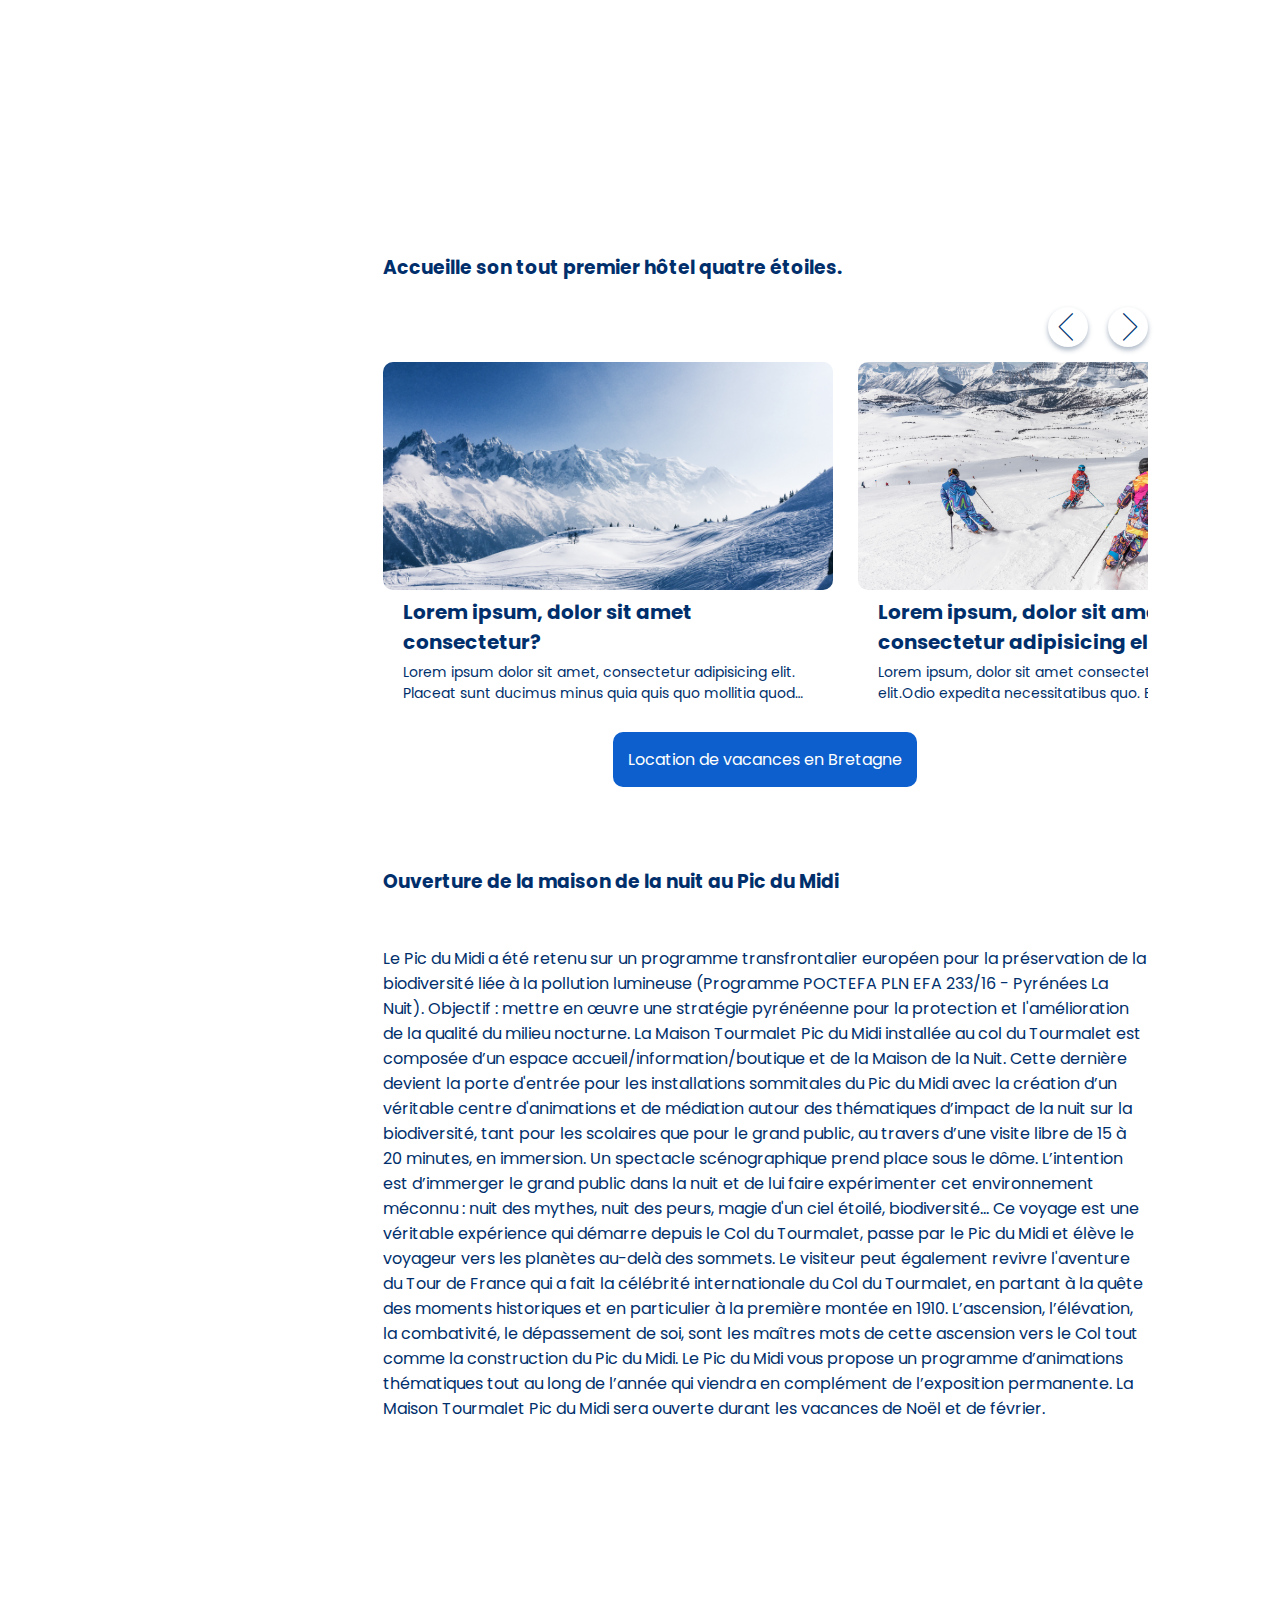
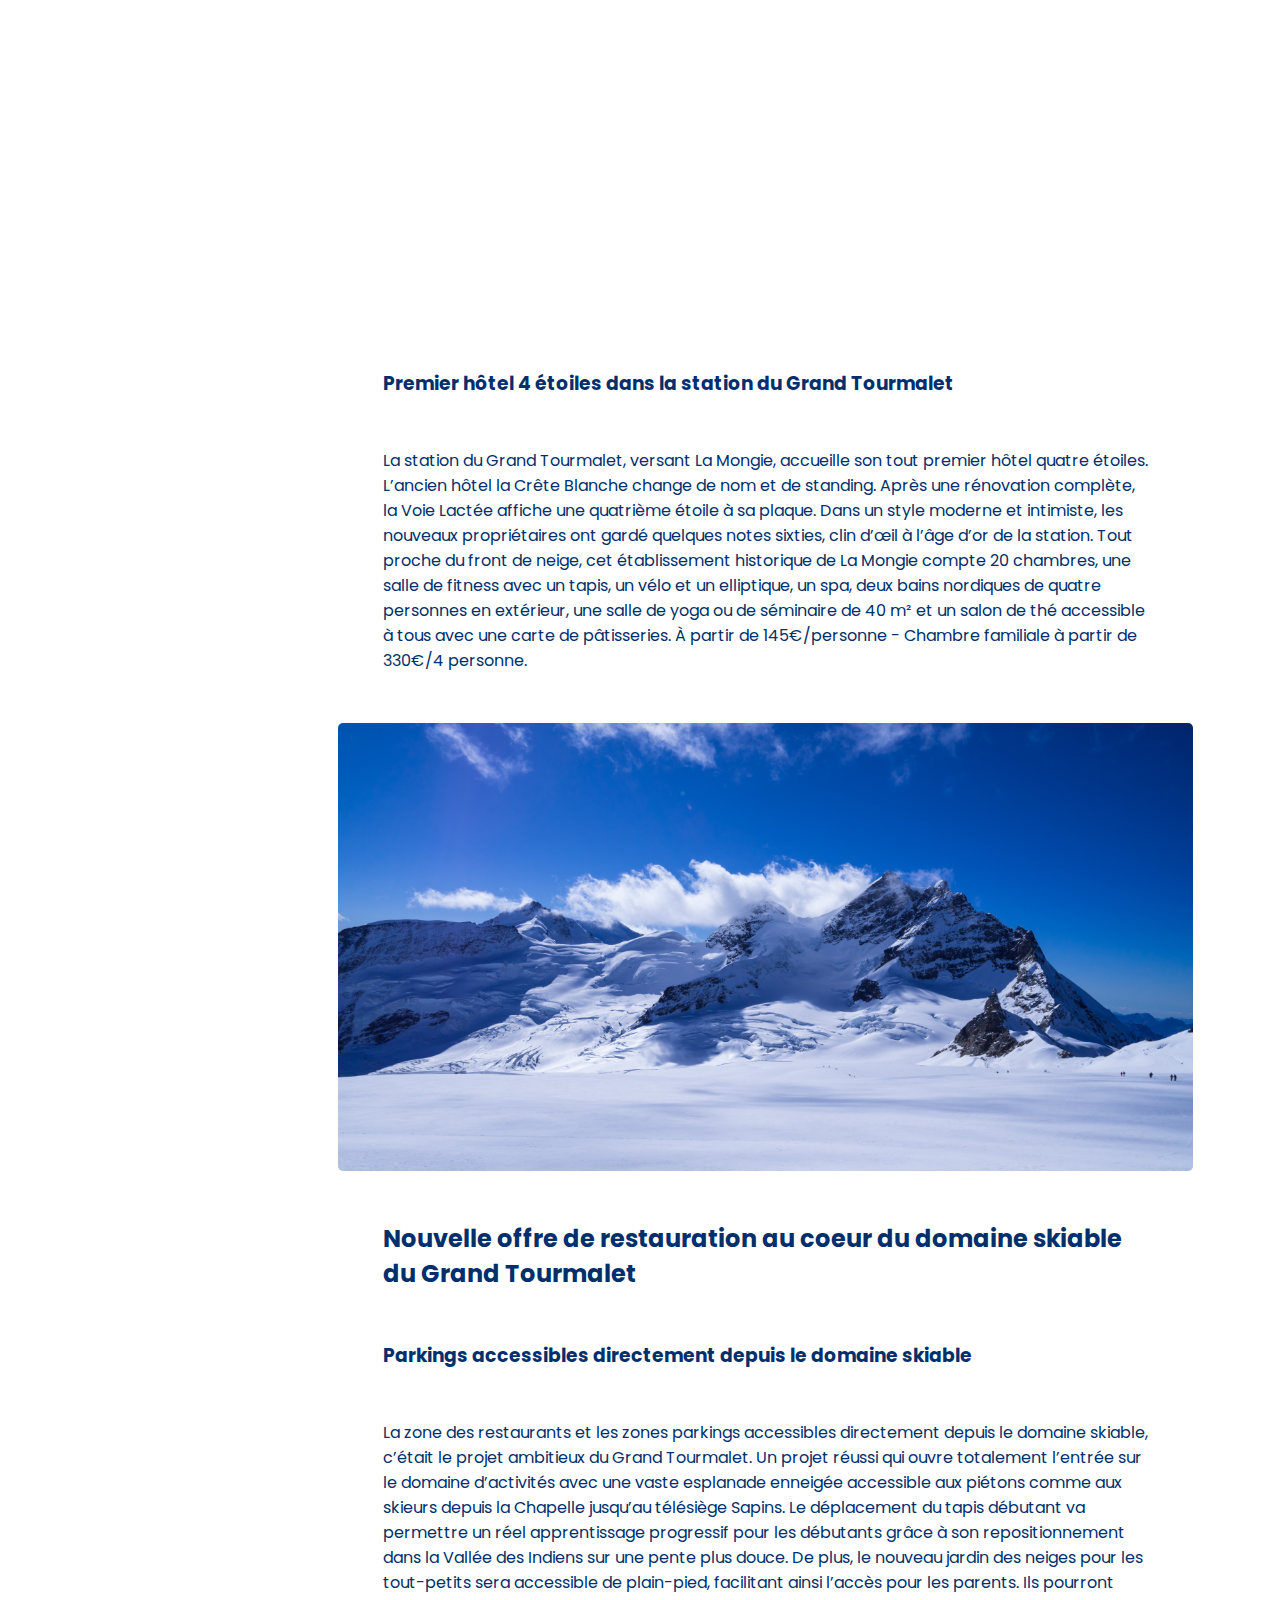
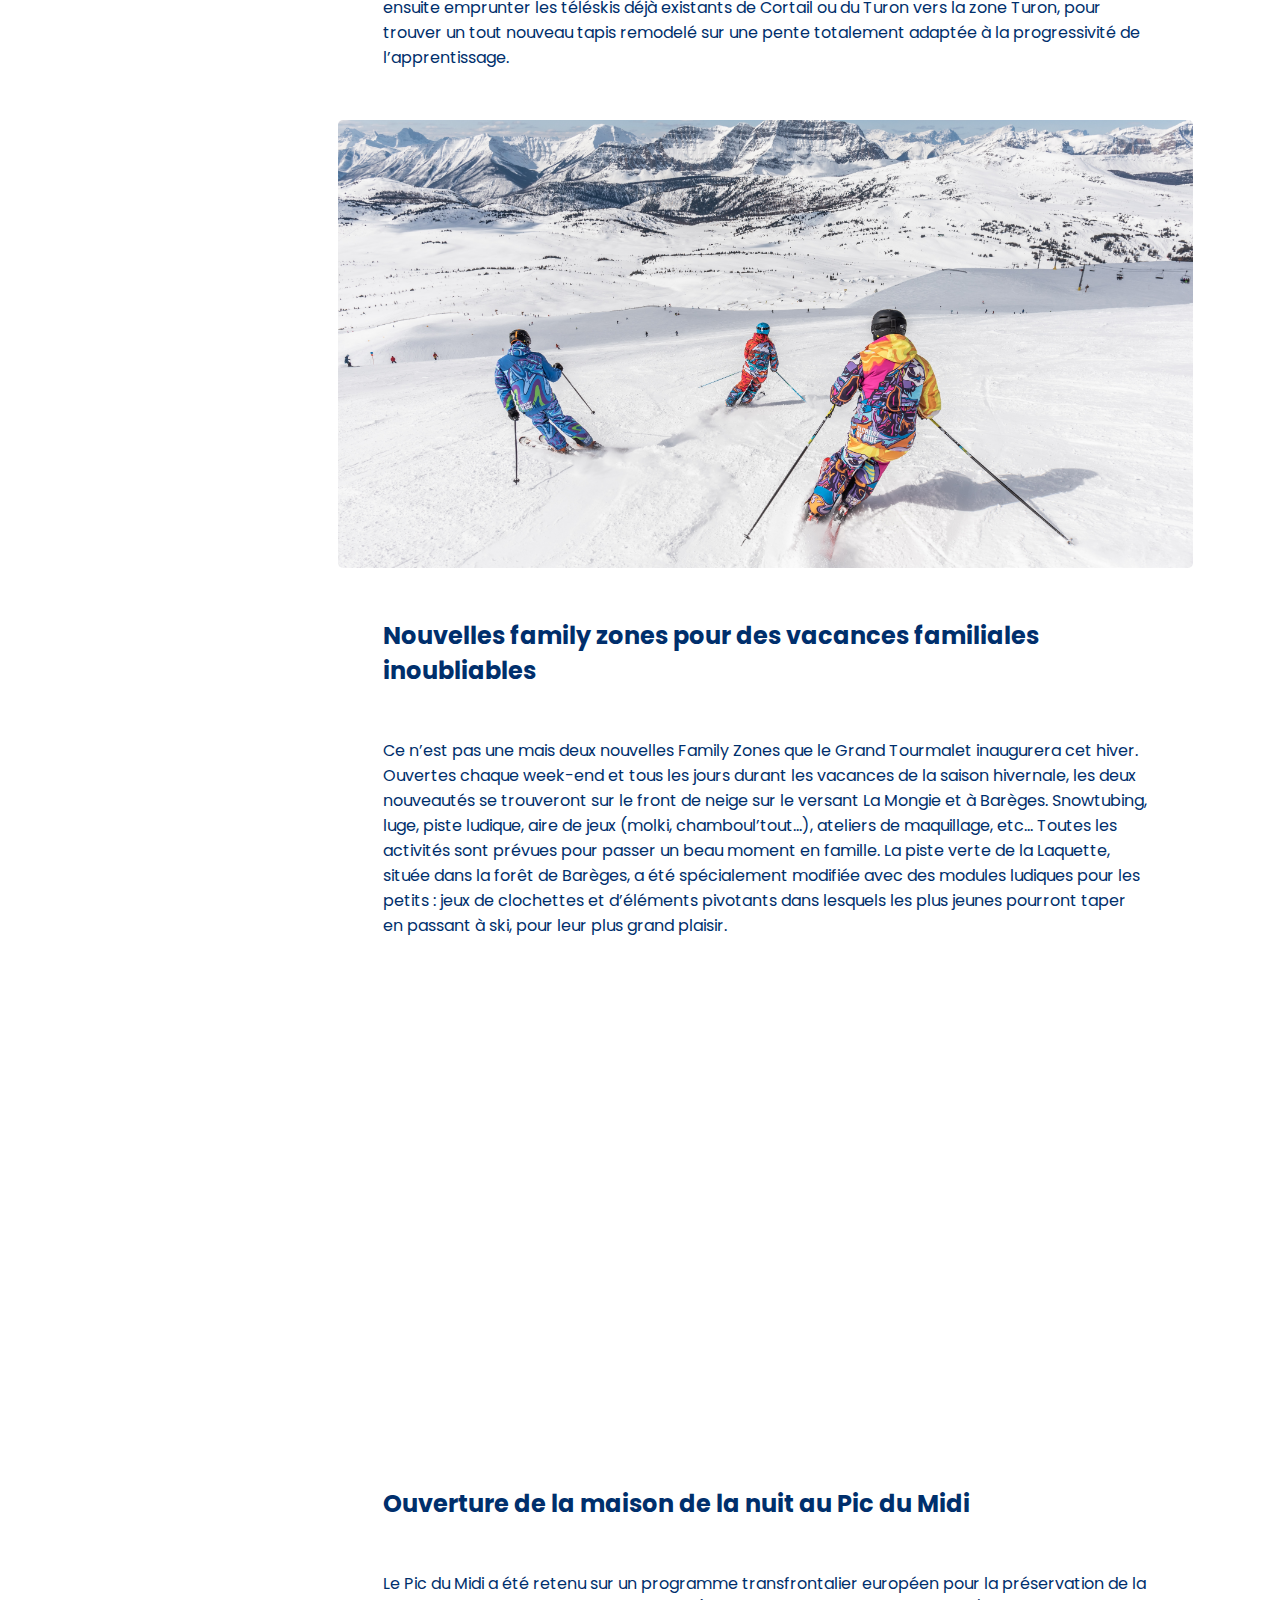
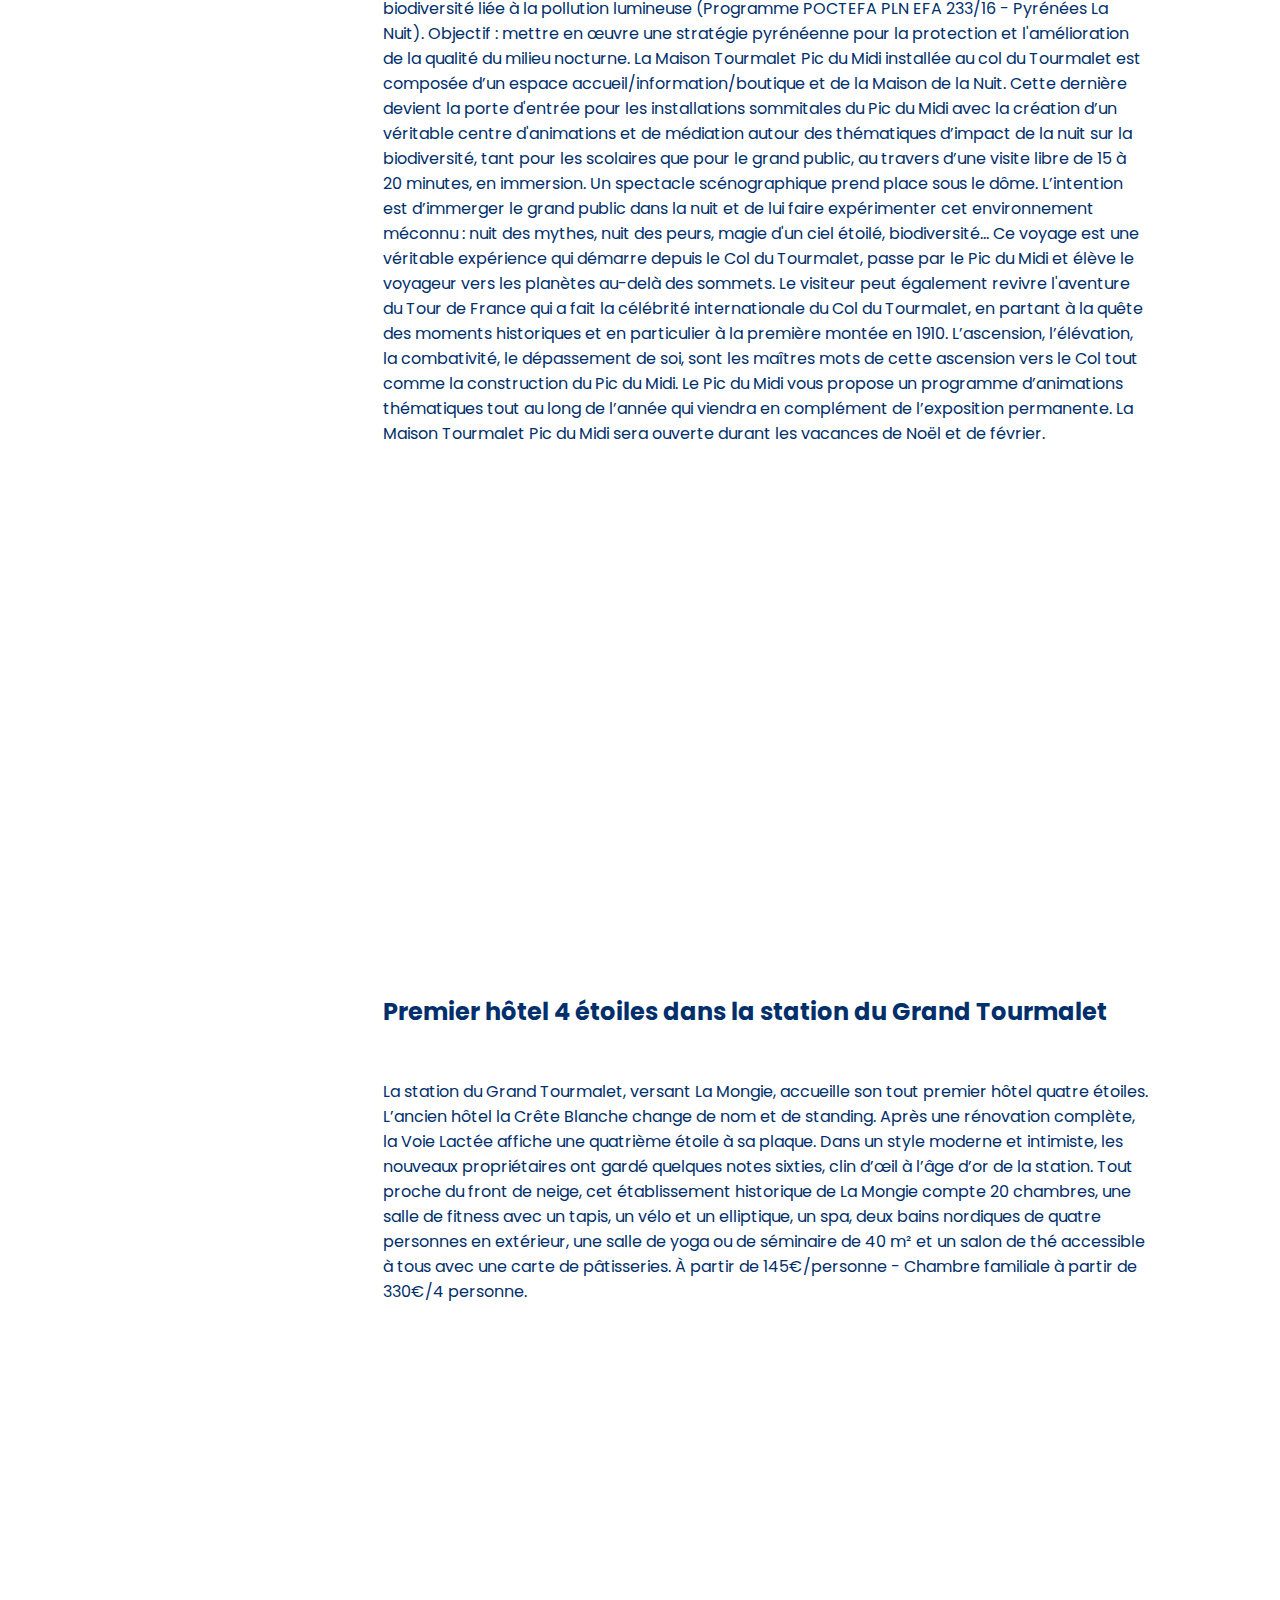
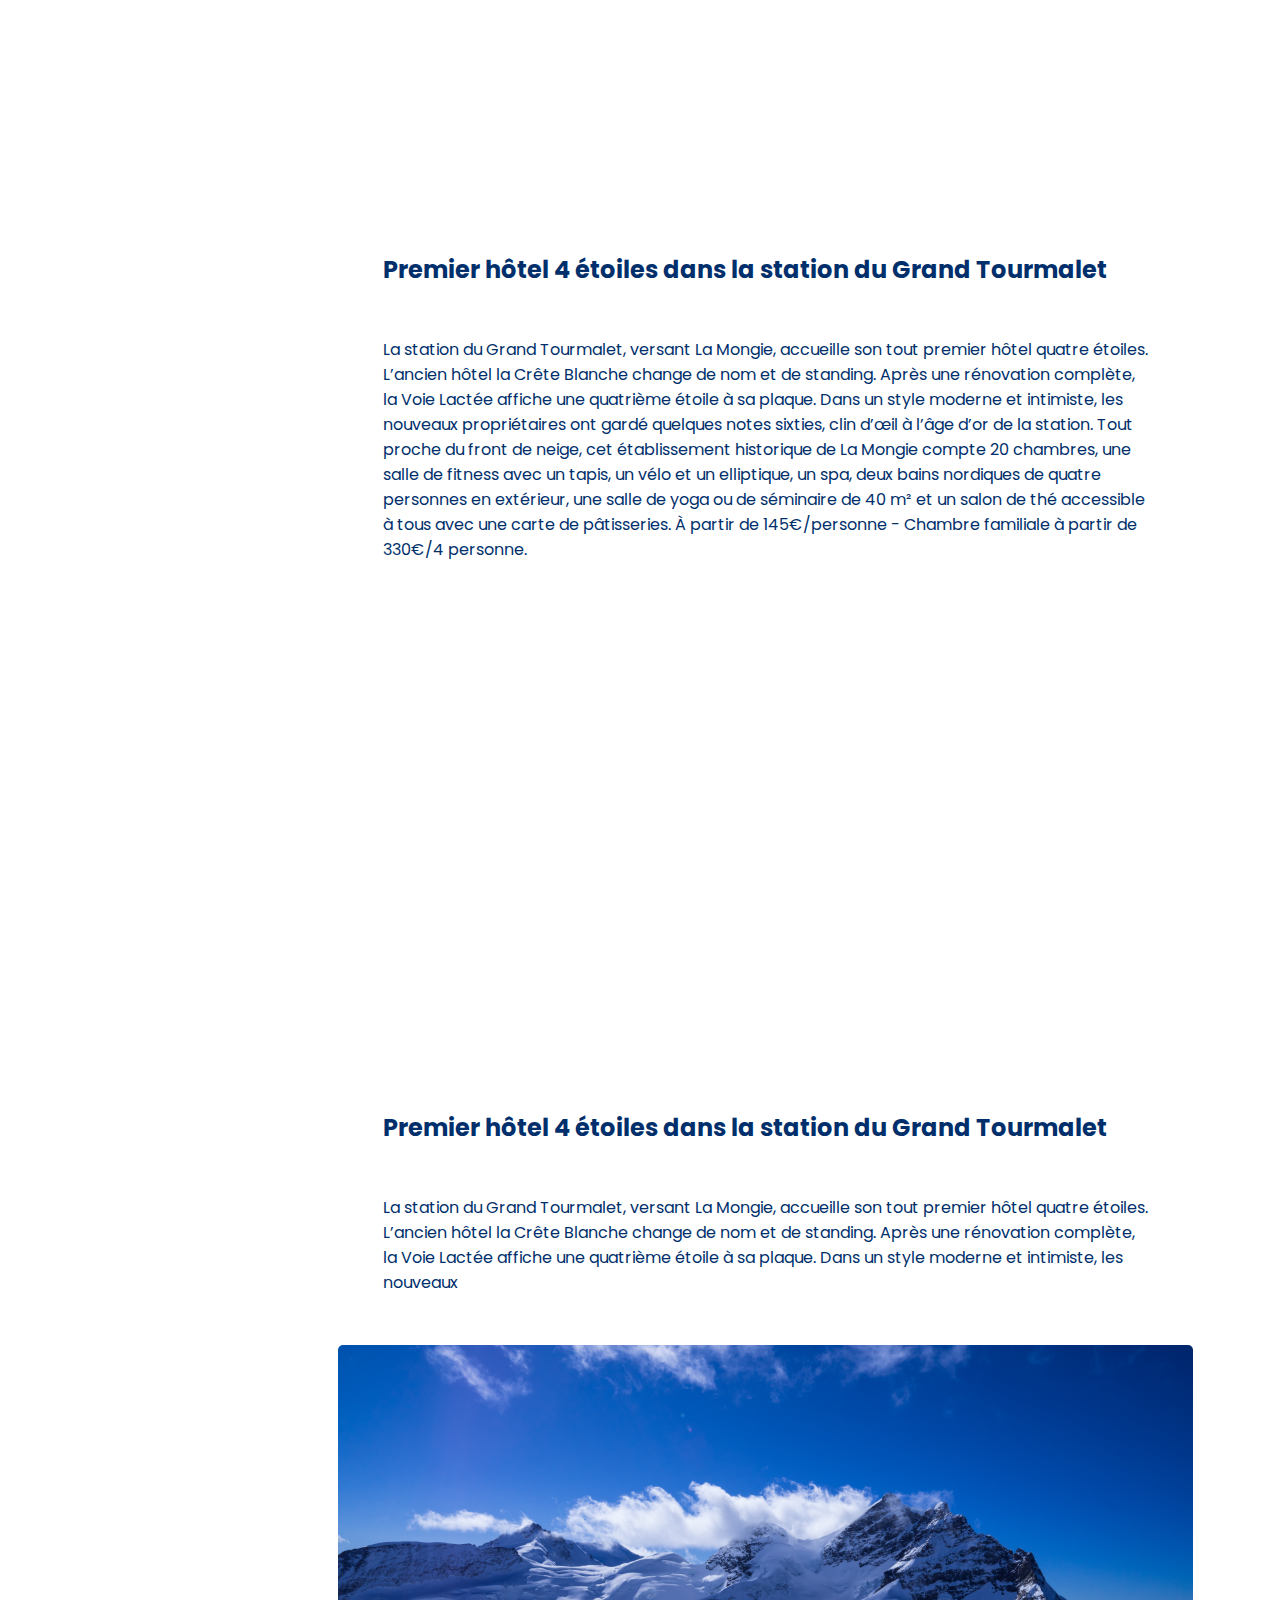
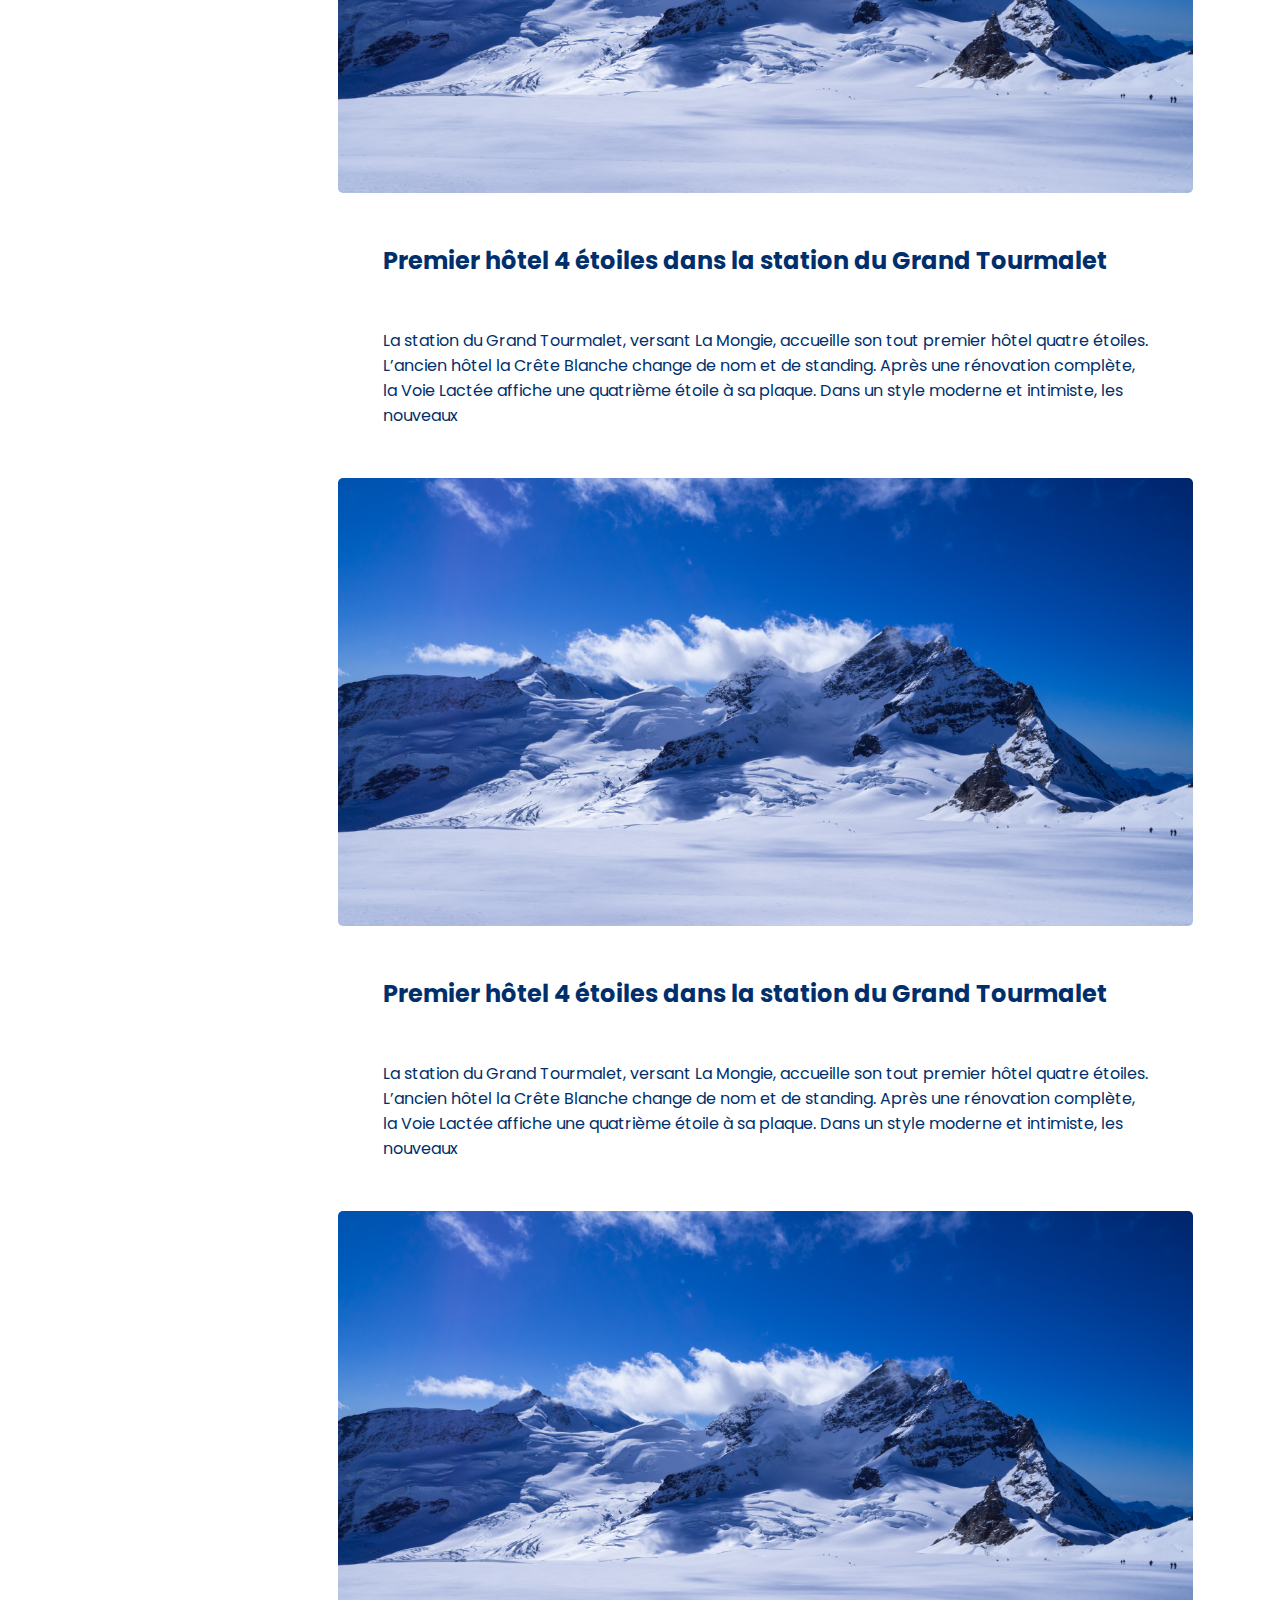
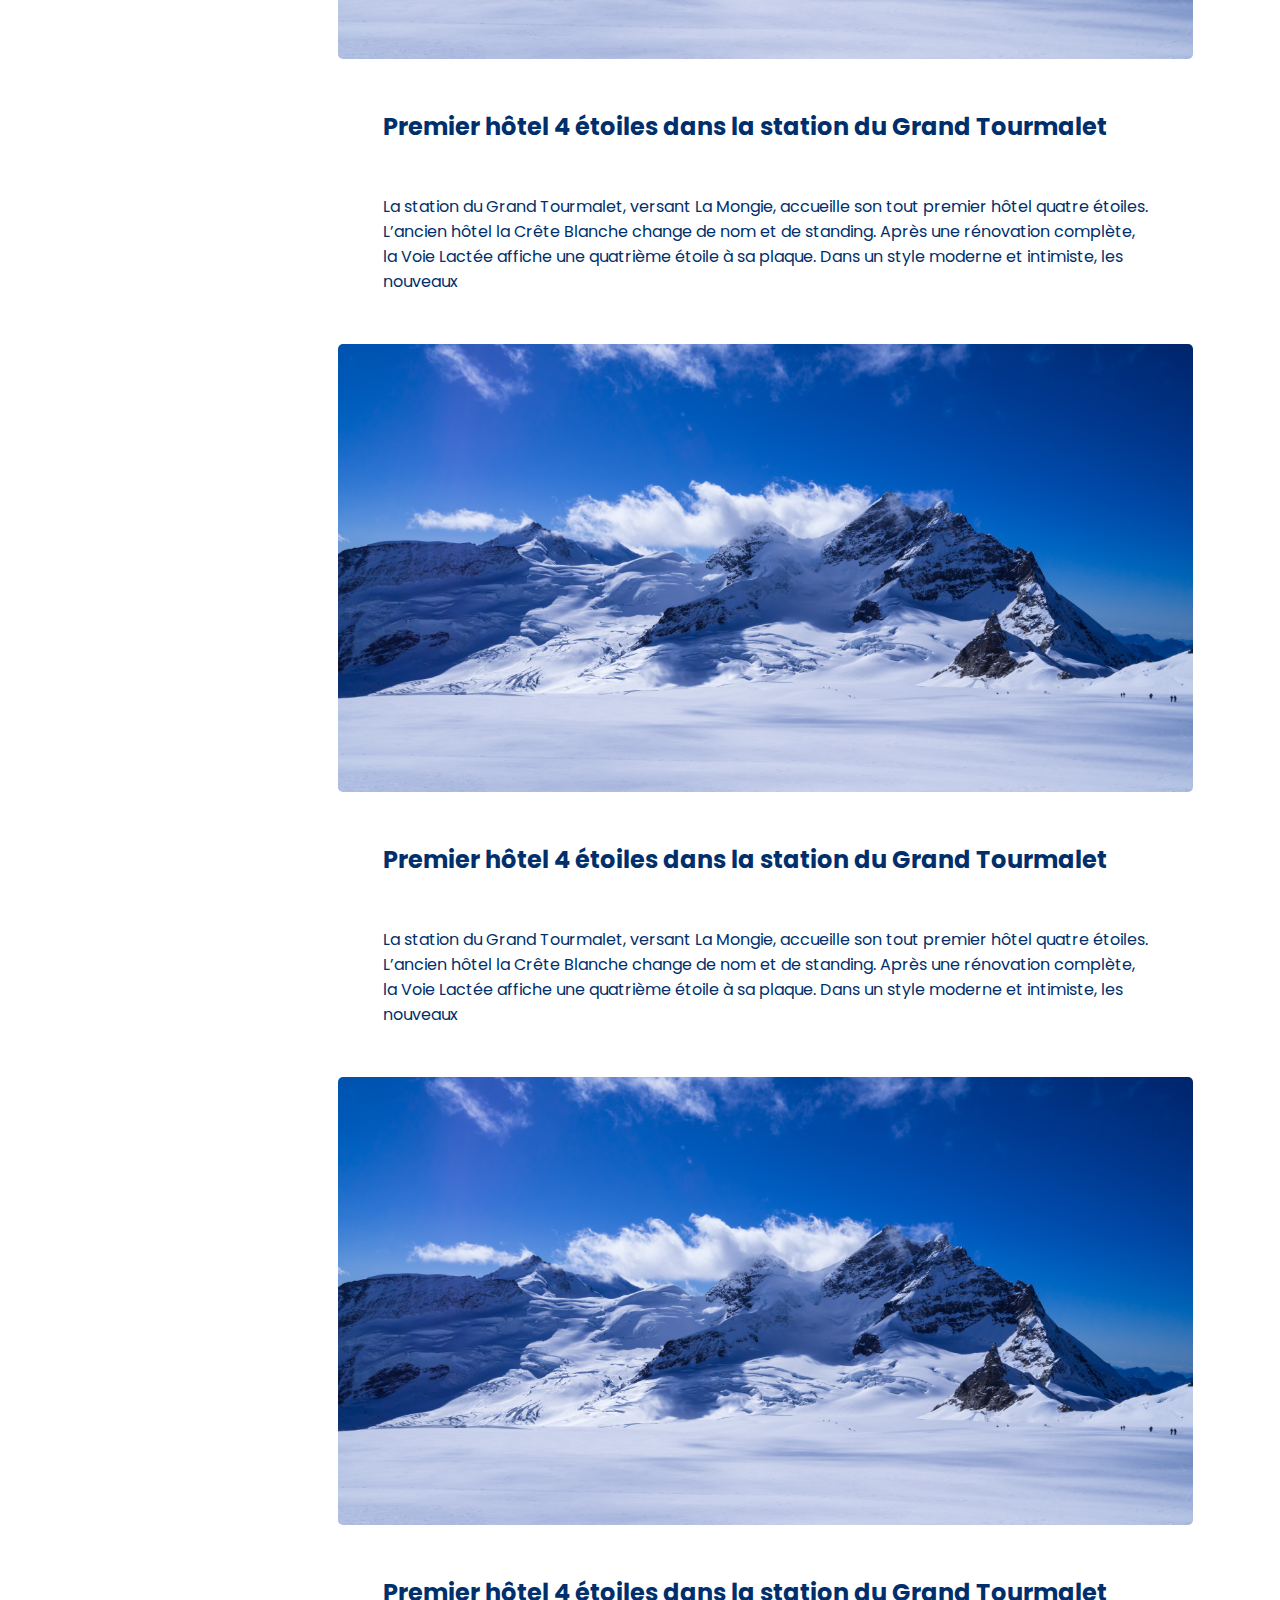
==== commit eaa4320b: "asd" ====
--- a/index.html
+++ b/index.html
@@ -211,18 +211,43 @@
             <div class="article-img">
                 <img src="/res/3.jpg" alt="">
             </div>
-            <h2 id="ffjxva">Premier hôtel 4 étoiles dans la station du Grand Tourmalet</h2>
+            <h2 id="ffjaxva">Premier hôtel 4 étoiles dans la station du Grand Tourmalet</h2>
             <p>La station du Grand Tourmalet, versant La Mongie, accueille son tout premier hôtel quatre étoiles. L’ancien hôtel la Crête Blanche change de nom et de standing. Après une rénovation complète, la Voie Lactée affiche une quatrième étoile à sa plaque. Dans un style moderne et intimiste, les nouveaux propriétaires ont gardé quelques notes sixties, clin d’œil à l’âge d’or de la station. Tout proche du front de neige, cet établissement historique de La Mongie compte 20 chambres, une salle de fitness avec un tapis, un vélo et un elliptique, un spa, deux bains nordiques de quatre personnes en extérieur, une salle de yoga ou de séminaire de 40 m² et un salon de thé accessible à tous avec une carte de pâtisseries. À partir de 145€/personne - Chambre familiale à partir de 330€/4 personne.</p>
             <div class="article-img">
                 <img src="/res/3.jpg" alt="">
             </div>
-            <h2 id="ffjgggxva">Premier hôtel 4 étoiles dans la station du Grand Tourmalet</h2>
+            <h2 id="ffjgaagggxva">Premier hôtel 4 étoiles dans la station du Grand Tourmalet</h2>
             <p>La station du Grand Tourmalet, versant La Mongie, accueille son tout premier hôtel quatre étoiles. L’ancien hôtel la Crête Blanche change de nom et de standing. Après une rénovation complète, la Voie Lactée affiche une quatrième étoile à sa plaque. Dans un style moderne et intimiste, les nouveaux propriétaires ont gardé quelques notes sixties, clin d’œil à l’âge d’or de la station. Tout proche du front de neige, cet établissement historique de La Mongie compte 20 chambres, une salle de fitness avec un tapis, un vélo et un elliptique, un spa, deux bains nordiques de quatre personnes en extérieur, une salle de yoga ou de séminaire de 40 m² et un salon de thé accessible à tous avec une carte de pâtisseries. À partir de 145€/personne - Chambre familiale à partir de 330€/4 personne.</p>
             <div class="article-img">
                 <img src="/res/3.jpg" alt="">
             </div>
-            <h2 id="ffjdddxva">Premier hôtel 4 étoiles dans la station du Grand Tourmalet</h2>
-            <p>La station du Grand Tourmalet, versant La Mongie, accueille son tout premier hôtel quatre étoiles. L’ancien hôtel la Crête Blanche change de nom et de standing. Après une rénovation complète, la Voie Lactée affiche une quatrième étoile à sa plaque. Dans un style moderne et intimiste, les nouveaux propriétaires ont gardé quelques notes sixties, clin d’œil à l’âge d’or de la station. Tout proche du front de neige, cet établissement historique de La Mongie compte 20 chambres, une salle de fitness avec un tapis, un vélo et un elliptique, un spa, deux bains nordiques de quatre personnes en extérieur, une salle de yoga ou de séminaire de 40 m² et un salon de thé accessible à tous avec une carte de pâtisseries. À partir de 145€/personne - Chambre familiale à partir de 330€/4 personne.</p>
+            <h2 id="ffjddhashdxva">Premier hôtel 4 étoiles dans la station du Grand Tourmalet</h2>
+            <p>La station du Grand Tourmalet, versant La Mongie, accueille son tout premier hôtel quatre étoiles. L’ancien hôtel la Crête Blanche change de nom et de standing. Après une rénovation complète, la Voie Lactée affiche une quatrième étoile à sa plaque. Dans un style moderne et intimiste, les nouveaux </p>
+            <div class="article-img">
+                <img src="/res/4.jpg" alt="">
+            </div>
+            <h2 id="ffjdhasdrdxva">Premier hôtel 4 étoiles dans la station du Grand Tourmalet</h2>
+            <p>La station du Grand Tourmalet, versant La Mongie, accueille son tout premier hôtel quatre étoiles. L’ancien hôtel la Crête Blanche change de nom et de standing. Après une rénovation complète, la Voie Lactée affiche une quatrième étoile à sa plaque. Dans un style moderne et intimiste, les nouveaux </p>
+            <div class="article-img">
+                <img src="/res/4.jpg" alt="">
+            </div>
+            <h2 id="ffjdddhazxva">Premier hôtel 4 étoiles dans la station du Grand Tourmalet</h2>
+            <p>La station du Grand Tourmalet, versant La Mongie, accueille son tout premier hôtel quatre étoiles. L’ancien hôtel la Crête Blanche change de nom et de standing. Après une rénovation complète, la Voie Lactée affiche une quatrième étoile à sa plaque. Dans un style moderne et intimiste, les nouveaux </p>
+            <div class="article-img">
+                <img src="/res/4.jpg" alt="">
+            </div>
+            <h2 id="ffjdddahsdxva">Premier hôtel 4 étoiles dans la station du Grand Tourmalet</h2>
+            <p>La station du Grand Tourmalet, versant La Mongie, accueille son tout premier hôtel quatre étoiles. L’ancien hôtel la Crête Blanche change de nom et de standing. Après une rénovation complète, la Voie Lactée affiche une quatrième étoile à sa plaque. Dans un style moderne et intimiste, les nouveaux </p>
+            <div class="article-img">
+                <img src="/res/4.jpg" alt="">
+            </div>
+            <h2 id="ffjddhasddxva">Premier hôtel 4 étoiles dans la station du Grand Tourmalet</h2>
+            <p>La station du Grand Tourmalet, versant La Mongie, accueille son tout premier hôtel quatre étoiles. L’ancien hôtel la Crête Blanche change de nom et de standing. Après une rénovation complète, la Voie Lactée affiche une quatrième étoile à sa plaque. Dans un style moderne et intimiste, les nouveaux </p>
+            <div class="article-img">
+                <img src="/res/4.jpg" alt="">
+            </div>
+            <h2 id="ffjddajddxva">Premier hôtel 4 étoiles dans la station du Grand Tourmalet</h2>
+            <p>La station du Grand Tourmalet, versant La Mongie, accueille son tout premier hôtel quatre étoiles. L’ancien hôtel la Crête Blanche change de nom et de standing. Après une rénovation complète, la Voie Lactée affiche une quatrième étoile à sa plaque. Dans un style moderne et intimiste, les nouveaux </p>
             <div class="article-img">
                 <img src="/res/4.jpg" alt="">
             </div>
--- a/style.css
+++ b/style.css
@@ -170,6 +170,7 @@
     width: 90%;
     align-self: center;
     color: #002f6c;
+    margin: 0 !important;
 }
 
 #npy-blog aside ul li.active {
